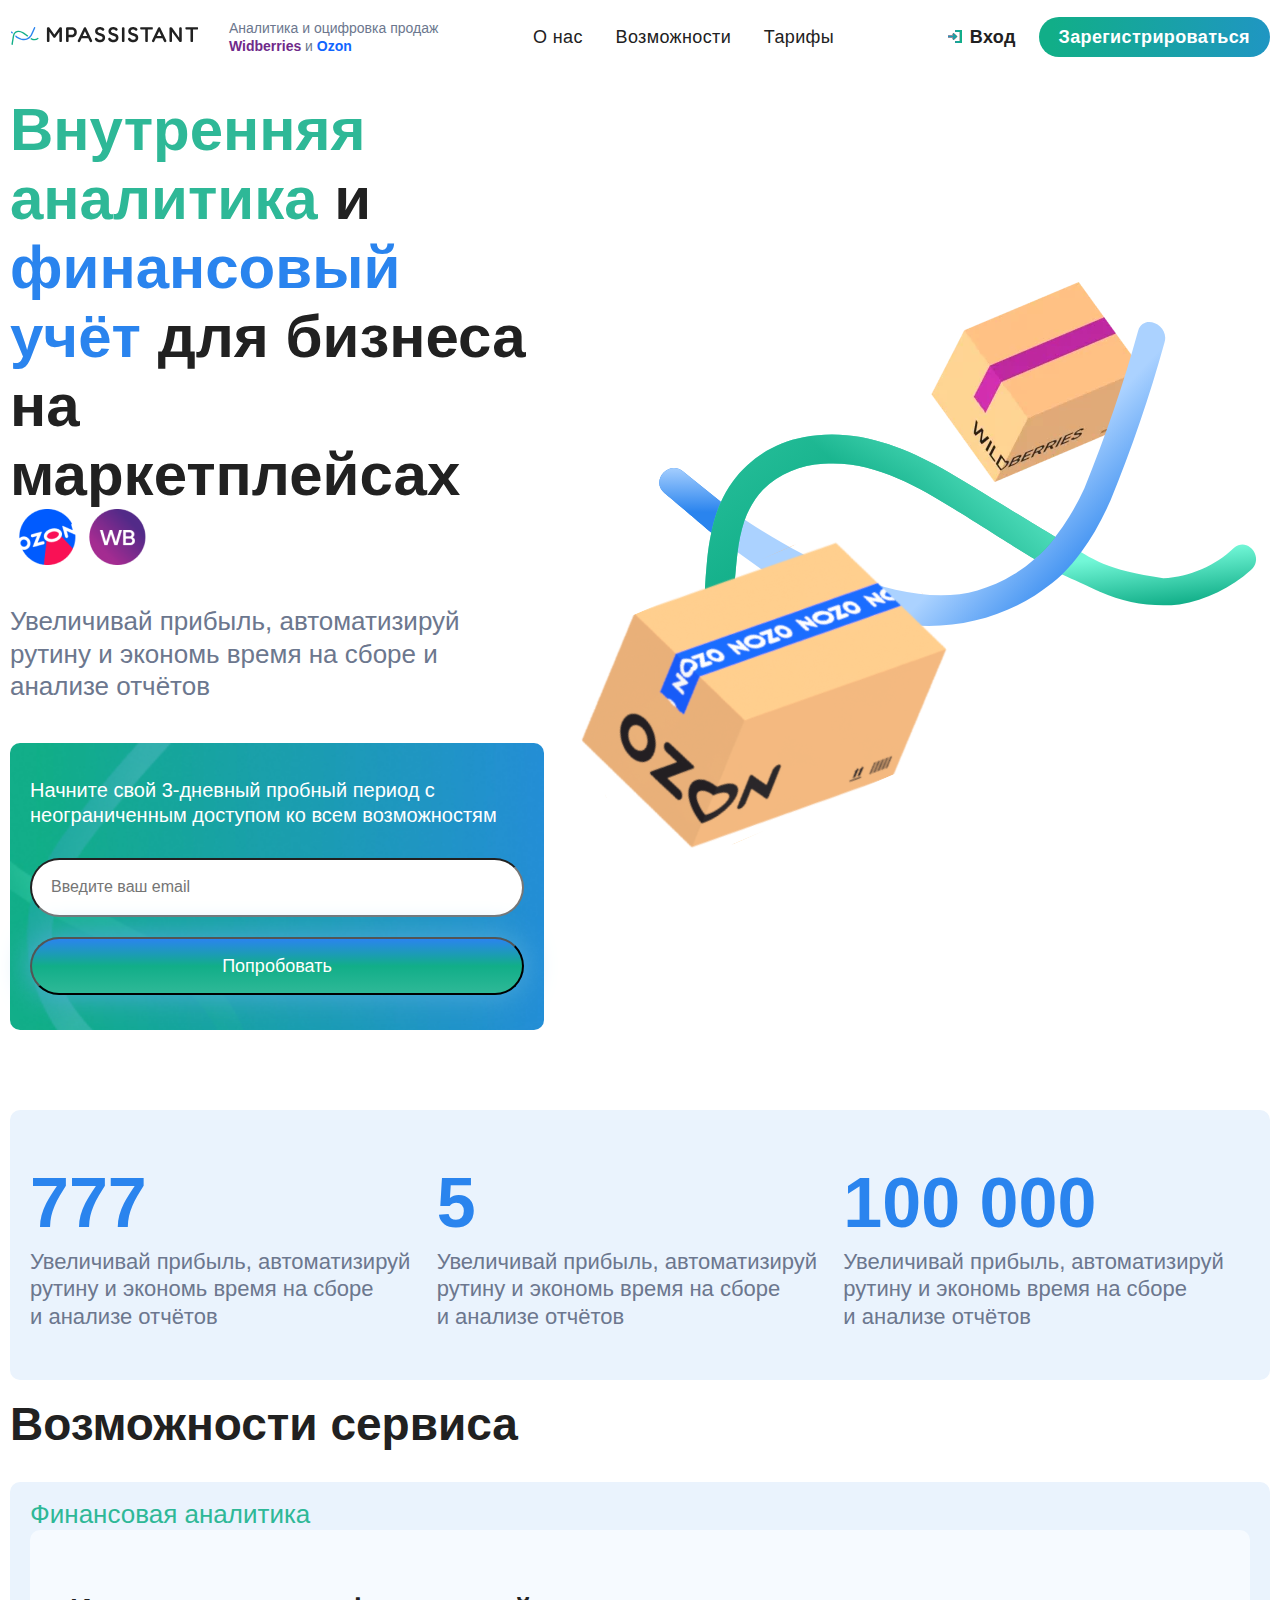
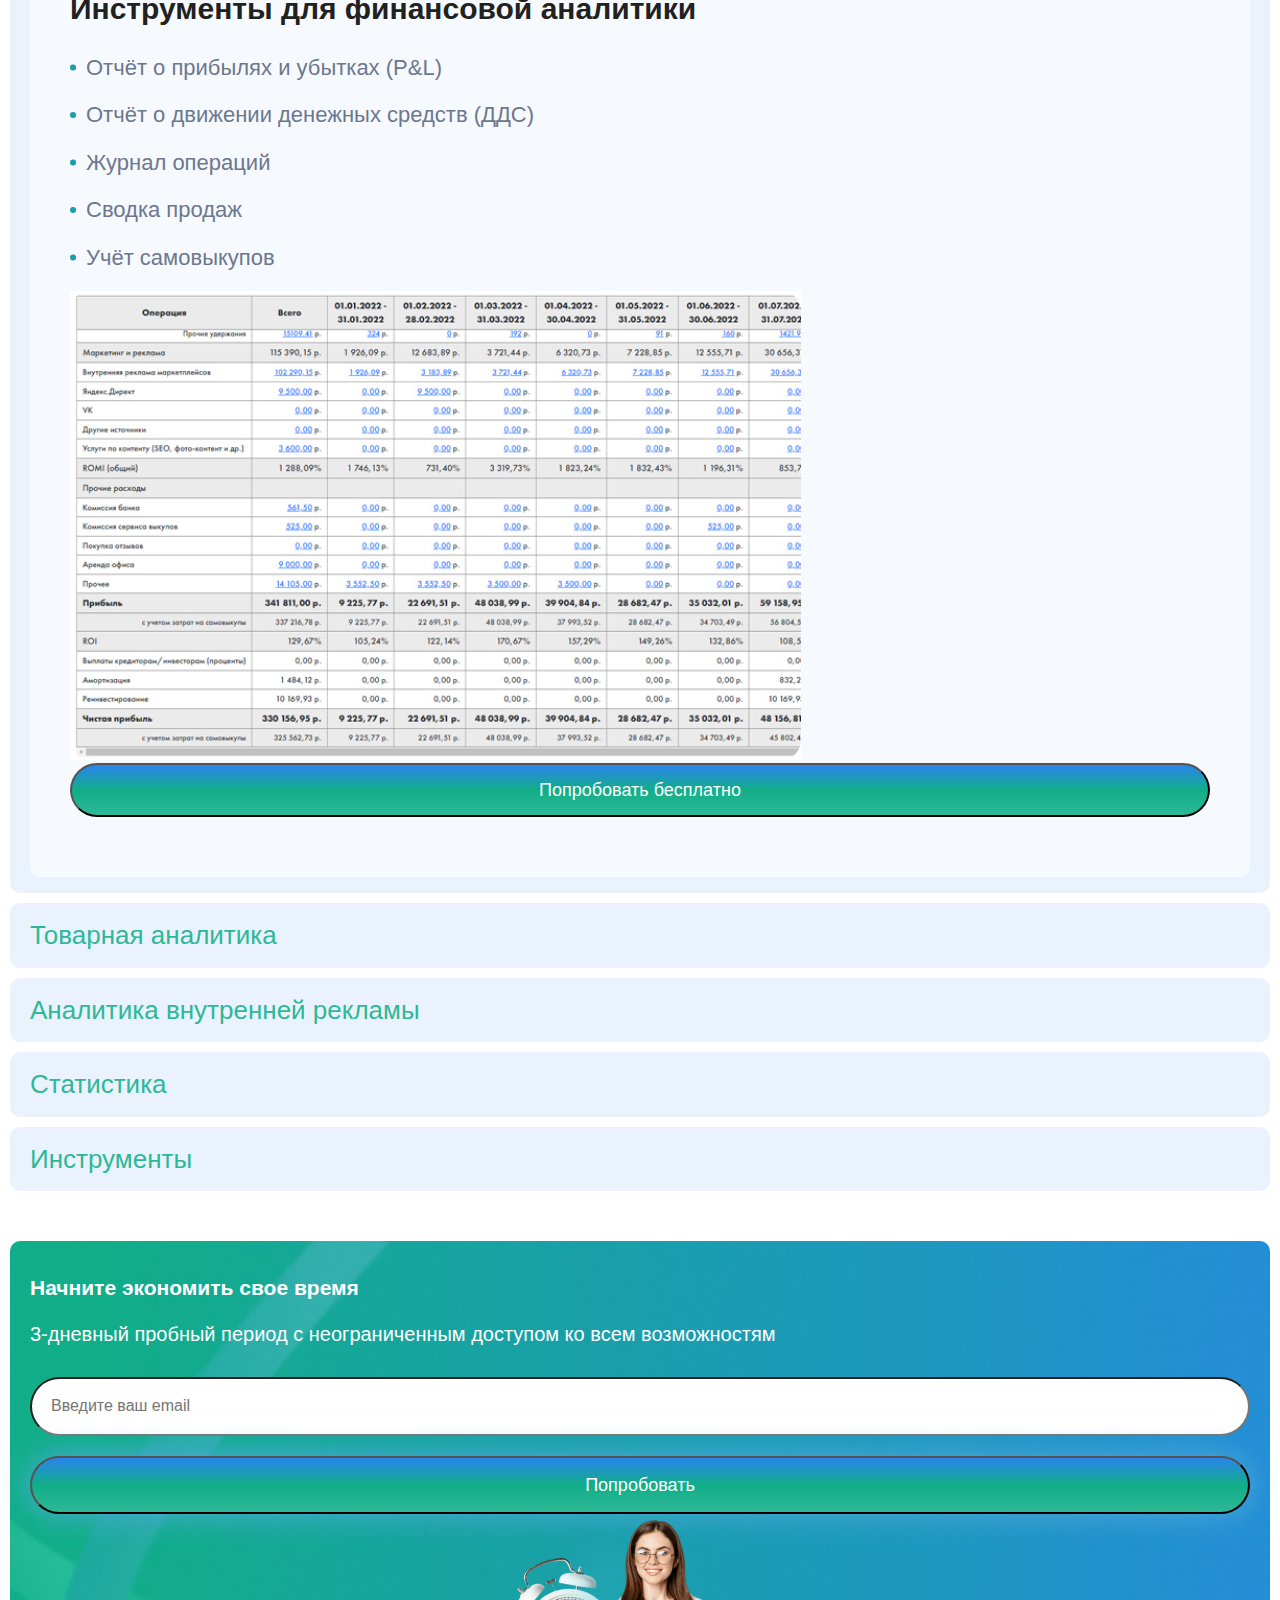
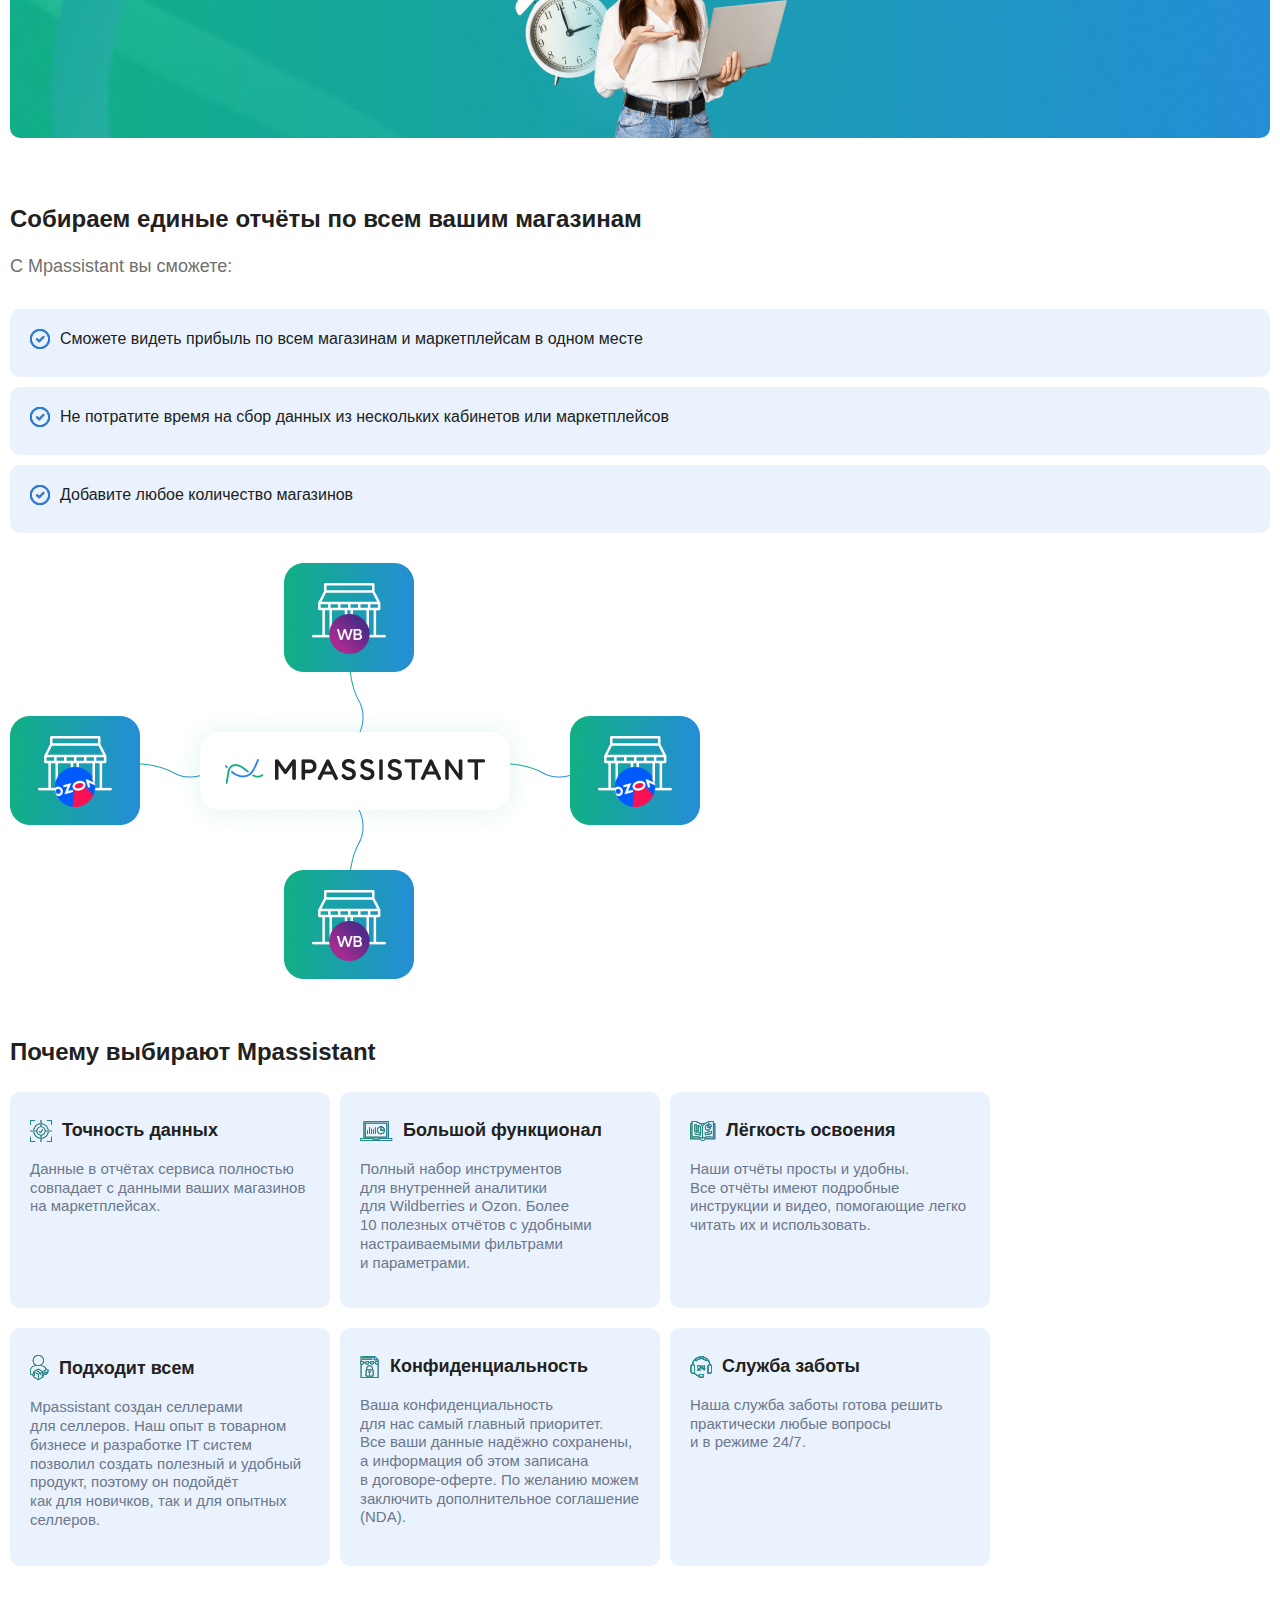
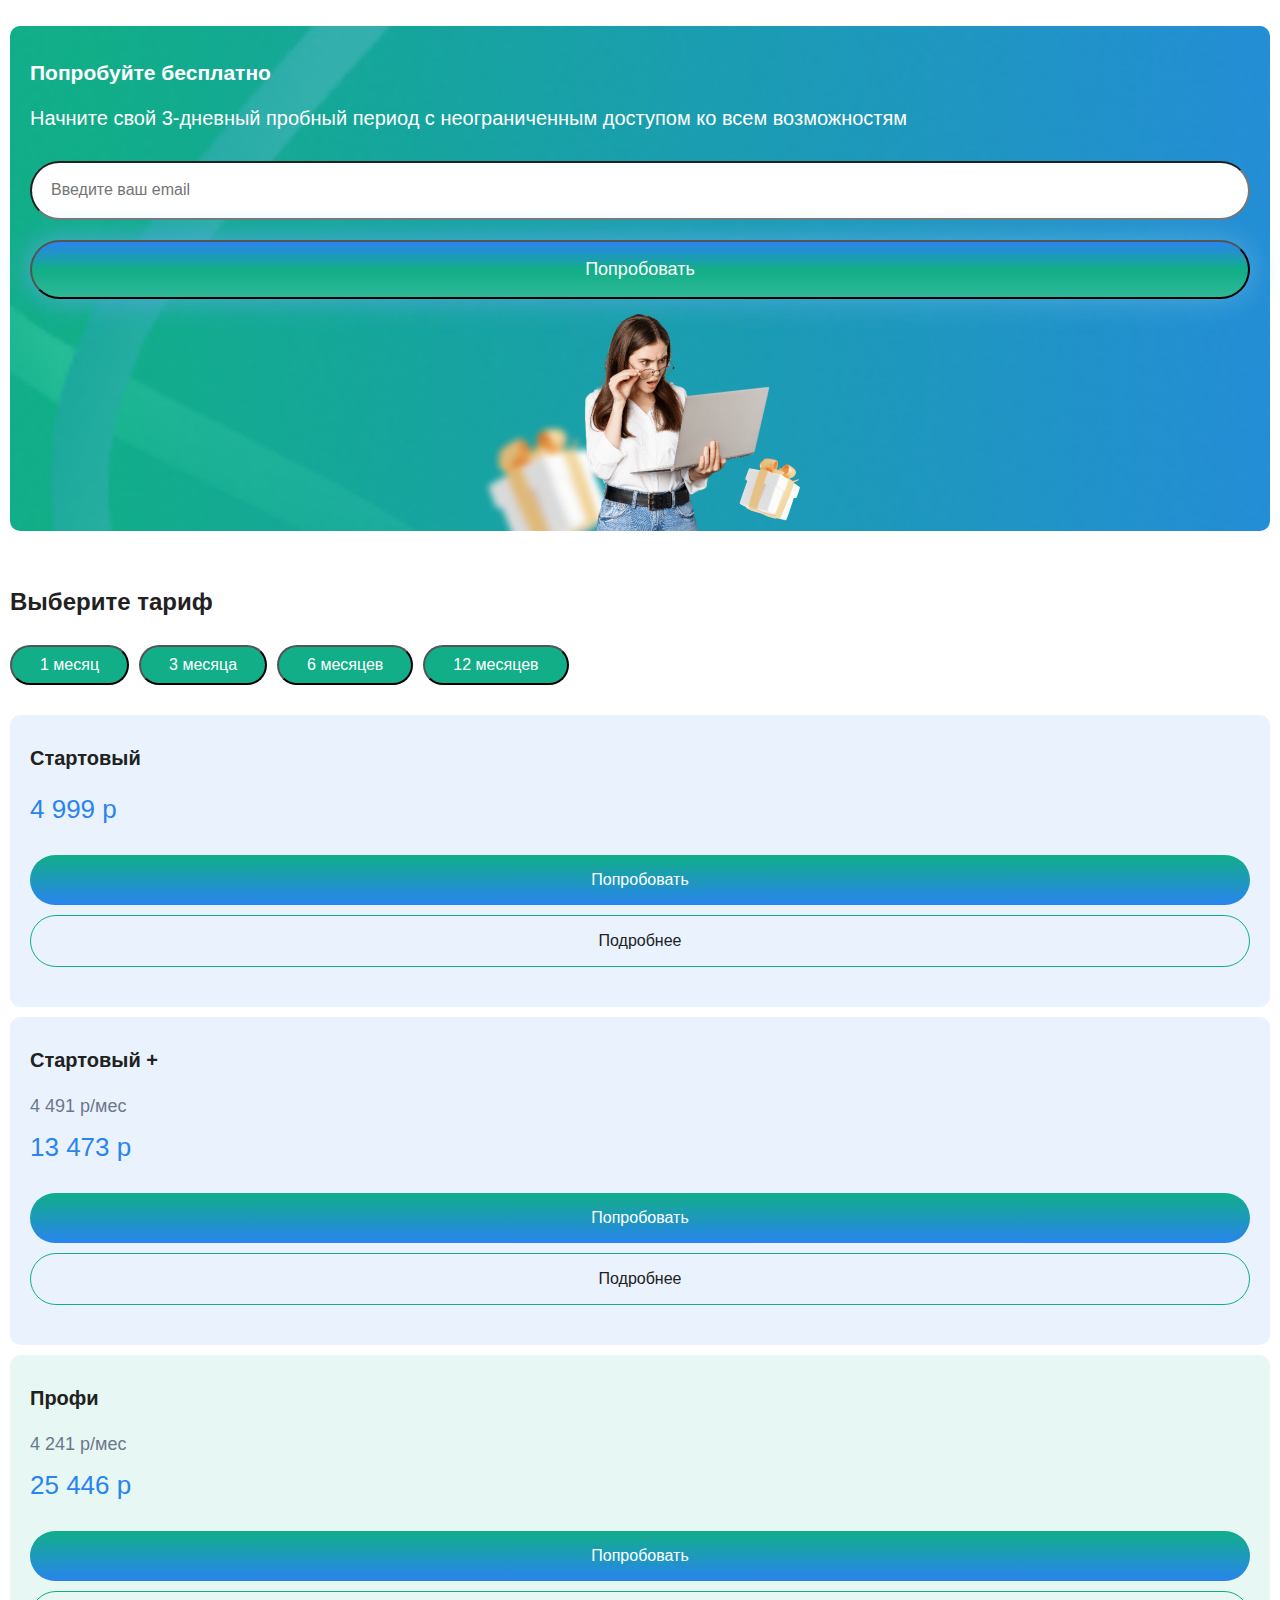
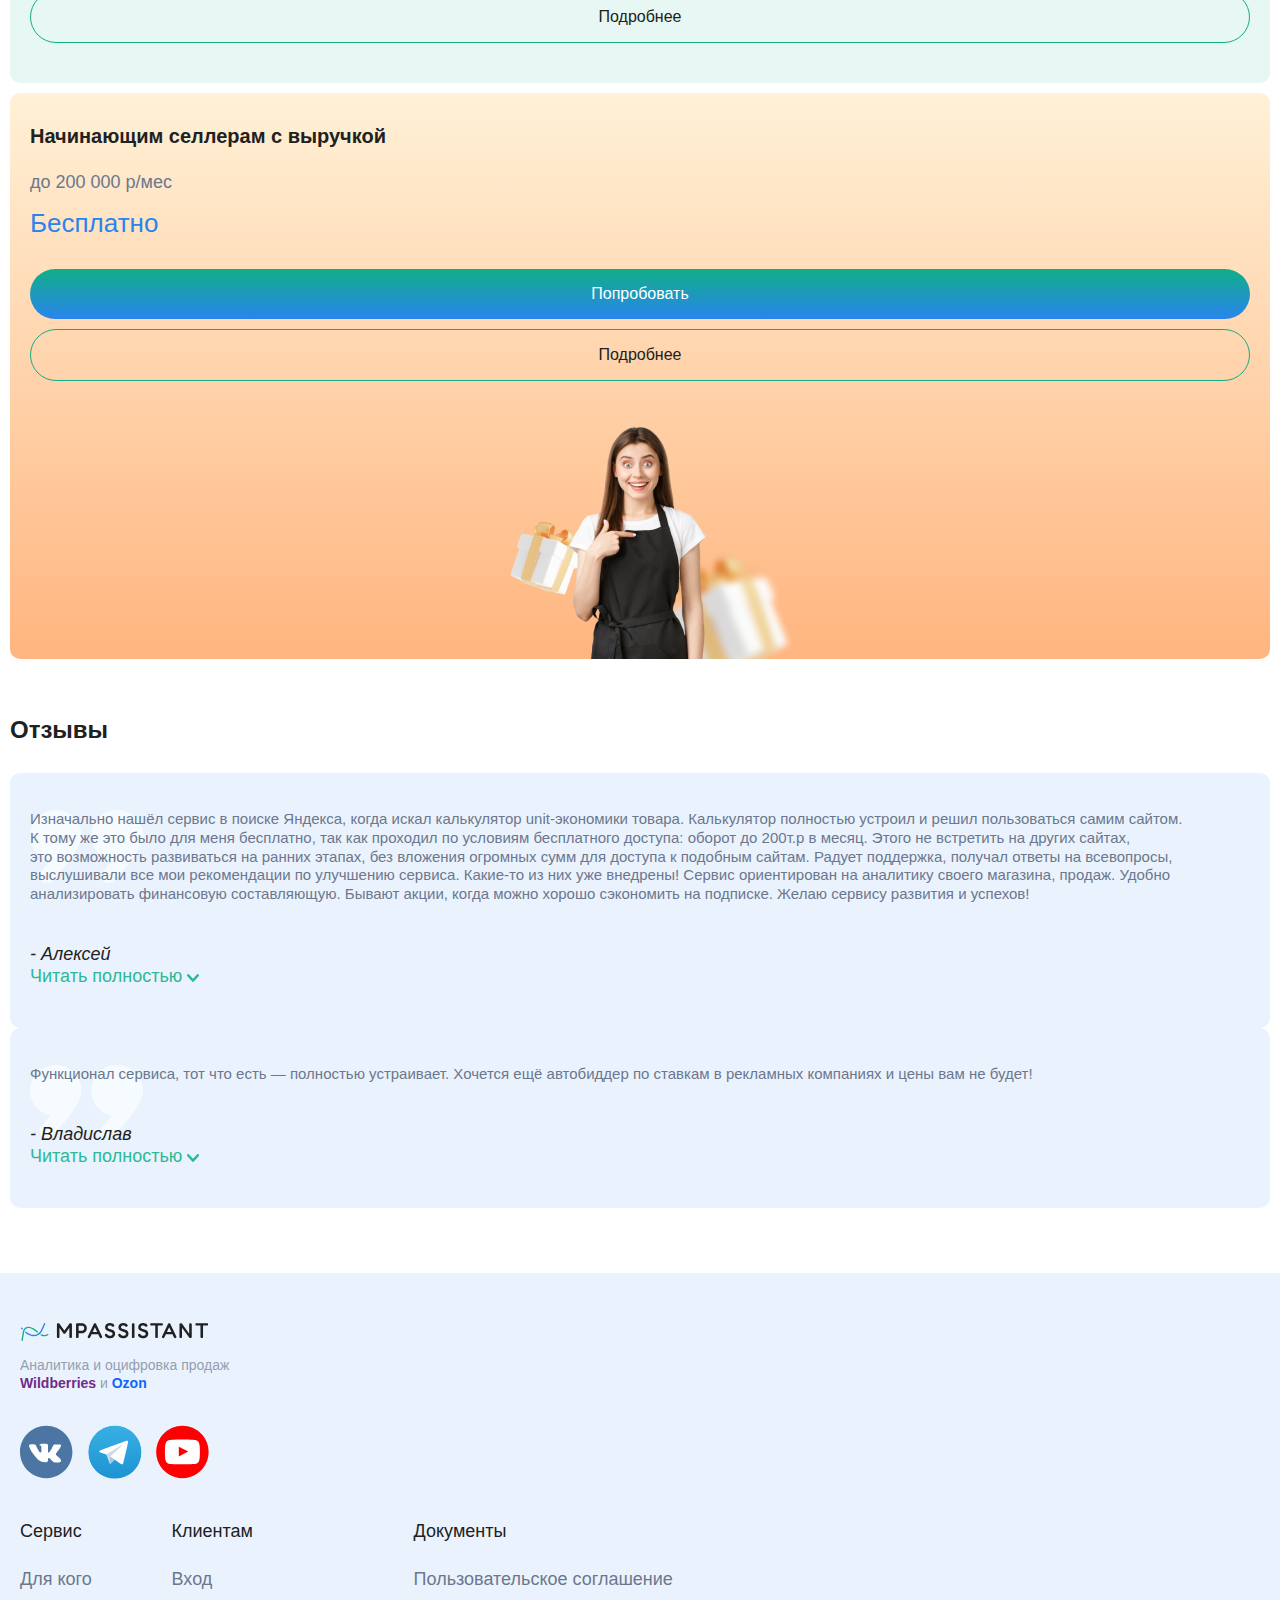
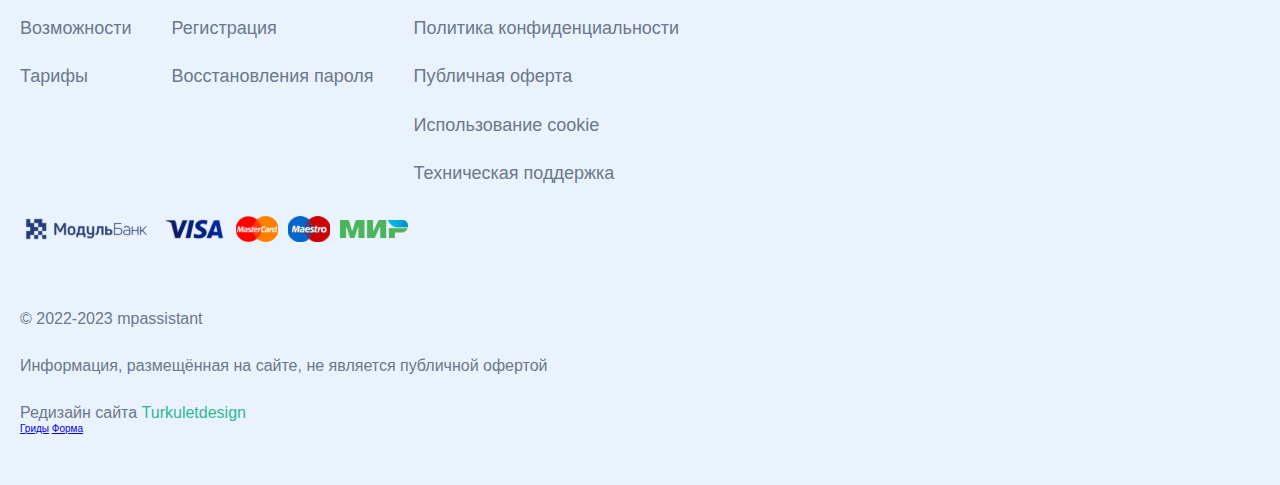
==== index.html @ 290a5ca7 "Процесс с rwd" ====
<!DOCTYPE html>
<html lang="ru">

<head>
    <meta charset="UTF-8">
    <meta name="viewport" content="width=device-width, initial-scale=1.0">
    <link rel="stylesheet" href="css/normalize.css">
    <link rel="stylesheet" href="styles.css">
    <title>Mpassistant</title>
</head>

<body>
    <header class="header">
        <div class="header__wrapper">
            <h1 class="visually-hidden">Mpassistant аналитика и оцифровка продаж Wildberries и Ozon</h1>
            <div class="header__logo-wrapper">
                <a href="" class="header__logo logo">
                    <img src="images/small-logo.svg" alt="логотип mpassistant" class="logo__img">
                </a>
                <p class="header__dtitle">Аналитика и оцифровка продаж
                    <span class="header__dtitle header__dtitle--purple">Widberries</span> и
                    <span class="header__dtitle header__dtitle--blue">Ozon</span>
                </p>
            </div>
            <nav class="header__dmenu dmenu">
                <a href="" class="dmenu__link">О нас</a>
                <a href="" class="dmenu__link">Возможности</a>
                <a href="" class="dmenu__link">Тарифы</a>
            </nav>
            <div class="header__entrance entrance">
                <a href="" class="entrance__link entrance__link--log">
                    <img src="images/dentrance.svg" alt="Знак входа" class="entrance__img">
                    <span class="entrance__text">Вход</span>
                </a>
                <a href="" class="entrance__link entrance__link--reg">Зарегистрироваться</a>
            </div>
            <nav class="header__menu menu">
                <a href="" class="menu__reg reg">
                    <img src="images/entrance.svg" alt="" class="reg__img">
                </a>
                <a href="" class="menu__burger burger">
                    <img src="images/burger.svg" alt="" class="burger__img">
                </a>
            </nav>
        </div>
    </header>

    <main>
        <section class="hero">
            <div class="hero__wrapper">
                <div class="hero__desktop">
                    <div class="hero__text-wrapper">
                        <h2 class="hero__title">
                            <span class="hero__title hero__title--green">Внутренняя аналитика</span>
                            и <span class="hero__title hero__title--blue">финансовый учёт</span>
                            для бизнеса на маркетплейсах
                            <img src="images/small-marketplaces-logos.png" alt="Логотип Ozon и WB"
                                class="hero__marketplaces--small">
                            <img src="images/big-marketplaces-logos.png" alt="Логотип Ozon и WB"
                                class="hero__marketplaces--big">
                        </h2>
                        <p class="hero__text">
                            Увеличивай прибыль, автоматизируй рутину
                            и экономь время на сборе и анализе отчётов
                        </p>
                    </div>
                    <div class="hero__feedback feedback">
                        <p class="feedback__text">
                            Начните свой 3-дневный пробный период
                            с неограниченным доступом ко всем
                            возможностям
                        </p>
                        <form class="feedback__form" action="//httpbin.org/post" method="post">
                            <label class="feedback__label">
                                <span class="visually-hidden">Введите ваш email</span>
                                <input type="email" name="email" class="feedback__input" placeholder="Введите ваш email"
                                    required>
                            </label>
                            <button type="submit" class="feedback__button feedback__button--submit">Попробовать</button>
                        </form>
                    </div>
                </div>
                <img src="images/box.svg" alt="Коробки Ozon и Wildberries" class="hero__dimg">
            </div>
        </section>
        <section class="numbers">
            <div class="numbers__wrapper">
                <div class="numbers__background">
                    <h2 class="visually-hidden">Статистика сервиса</h2>
                    <ul class="numbers__list">
                        <li class="numbers__item">
                            <span class="numbers__accent">777</span>
                            <p class="numbers__text">Увеличивай прибыль, автоматизируй рутину и экономь время на сборе
                                и анализе
                                отчётов</p>
                        </li>
                        <li class="numbers__item">
                            <span class="numbers__accent">5</span>
                            <p class="numbers__text">Увеличивай прибыль, автоматизируй рутину и экономь время на сборе
                                и анализе
                                отчётов</p>
                        </li>
                        <li class="numbers__item">
                            <span class="numbers__accent">100 000</span>
                            <p class="numbers__text">Увеличивай прибыль, автоматизируй рутину и экономь время на сборе
                                и анализе
                                отчётов</p>
                        </li>
                    </ul>
                </div>
            </div>
        </section>

        <section class="features">
            <div class="features__wrapper">
                <h2 class="features__title">Возможности сервиса</h2>
                <ul class="features__analytics analytics">
                    <li class="analytics__item">
                        <input type="checkbox" class="analytics__checkbox">
                        <label class="analytics__subtitle">Финансовая аналитика</label>
                        <div class="analytics__details details">
                            <h3 class="details__subtitle">Инструменты для финансовой аналитики</h3>
                            <ul class="details__tools">
                                <li class="details__item">
                                    <img src="images/circle.svg" alt="Декорация списка" class="details__ellipse">
                                    <p class="details__text">Отчёт о прибылях и убытках (P&L)</p>
                                </li>
                                <li class="details__item">
                                    <img src="images/circle.svg" alt="Декорация списка" class="details__ellipse">
                                    <p class="details__text">Отчёт о движении денежных средств (ДДС)</p>
                                </li>
                                <li class="details__item">
                                    <img src="images/circle.svg" alt="Декорация списка" class="details__ellipse">
                                    <p class="details__text">Журнал операций</p>
                                </li>
                                <li class="details__item">
                                    <img src="images/circle.svg" alt="Декорация списка" class="details__ellipse">
                                    <p class="details__text">Сводка продаж</p>
                                </li>
                                <li class="details__item">
                                    <img src="images/circle.svg" alt="Декорация списка" class="details__ellipse">
                                    <p class="details__text">Учёт самовыкупов</p>
                                </li>
                            </ul>
                            <img src="images/capabilities-1.jpg" alt="Таблица статистики операций" class="details__img--small">
                            <img src="images/capabilities-2.jpg" alt="Таблица статистики операций" class="details__img--big">
                            <button type="submit" class="details__button">Попробовать бесплатно</button>
                        </div>
                    </li>
                    <li class="analytics__item">
                        <input type="checkbox" class="analytics__checkbox">
                        <label class="analytics__subtitle">Товарная аналитика</label>
                    </li>
                    <li class="analytics__item">
                        <input type="checkbox" class="analytics__checkbox">
                        <label class="analytics__subtitle">Аналитика внутренней рекламы</label>
                    </li>
                    <li class="analytics__item">
                        <input type="checkbox" class="analytics__checkbox">
                        <label class="analytics__subtitle">Статистика</label>
                    </li>
                    <li class="analytics__item">
                        <input type="checkbox" class="analytics__checkbox">
                        <label class="analytics__subtitle">Инструменты</label>
                    </li>
                </ul>
                <div class="features__feedback feedback">
                    <h2 class="feedback__title">Начните экономить свое время</h2>
                    <p class="feedback__text">
                        3-дневный пробный период
                        с неограниченным доступом ко всем возможностям
                    </p>
                    <form class="feedback__form" action="//httpbin.org/post" method="post">
                        <label class="feedback__label">
                            <span class="visually-hidden">Введите ваш email</span>
                            <input type="email" name="email" class="feedback__input" placeholder="Введите ваш email"
                                required>
                        </label>
                        <button type="submit" class="feedback__button feedback__button--submit">Попробовать</button>
                    </form>
                    <div class="feedback__images images">
                        <img src="images/women1.png" alt="Женщина с ноутбуком, на фоне часов" class="images__img-clock">
                    </div>
                </div>
            </div>
        </section>

        <section class="info">
            <div class="info__wrapper">
                <h2 class="info__title">Собираем единые отчёты по всем вашим магазинам</h2>
                <p class="info__text">C Mpassistant вы сможете:</p>
                <ul class="info__offer offer">
                    <li class="offer__item">
                        <img src="images/vector.svg" alt="Чекбокс" class="offer__img">
                        <p class="offer__text">Сможете видеть прибыль по всем магазинам и маркетплейсам в одном месте
                        </p>
                    </li>
                    <li class="offer__item">
                        <img src="images/vector.svg" alt="Чекбокс" class="offer__img">
                        <p class="offer__text">Не потратите время на сбор данных из нескольких кабинетов
                            или маркетплейсов</p>
                    </li>
                    <li class="offer__item">
                        <img src="images/vector.svg" alt="Чекбокс" class="offer__img">
                        <p class="offer__text">Добавите любое количество магазинов</p>
                    </li>
                </ul>
                <picture class="info__images">
                    <source srcset="images/info1.png" class="info__img" media="(min-width: 1100px)">
                    <source srcset="images/info.png" class="info__img">
                    <img src="images/info.png" alt="Mpassistant собирает отчеты по маркетплейсам Ozon и Widberries"
                    class="info__img">
                </picture>
            </div>
        </section>

        <section class="about">
            <div class="about__wrapper">
                <h2 class="about__title">Почему выбирают Mpassistant</h2>
                <ul class="about__advantages advantages">
                    <li class="advantages__advantage advantage">
                        <div class="advantage__wrapper">
                            <img src="images/about1.svg" alt="" class="advantage__image">
                            <h3 class="advantage__title">Точность данных</h3>
                        </div>
                        <p class="advantage__text">Данные в отчётах сервиса полностью совпадает с данными ваших
                            магазинов
                            на маркетплейсах.</p>
                    </li>
                    <li class="advantages__advantage advantage">
                        <div class="advantage__wrapper">
                            <img src="images/about2.svg" alt="" class="advantage__image">
                            <h3 class="advantage__title">Большой функционал</h3>
                        </div>
                        <p class="advantage__text">Полный набор инструментов для внутренней аналитики для Wildberries
                            и Ozon.
                            Более 10 полезных отчётов с удобными настраиваемыми фильтрами и параметрами.</p>
                    </li>
                    <li class="advantages__advantage advantage">
                        <div class="advantage__wrapper">
                            <img src="images/about3.svg" alt="" class="advantage__image">
                            <h3 class="advantage__title">Лёгкость освоения</h3>
                        </div>
                        <p class="advantage__text">Наши отчёты просты и удобны. Все отчёты имеют подробные инструкции
                            и видео,
                            помогающие легко читать их и использовать.</p>
                    </li>
                    <li class="advantages__advantage advantage">
                        <div class="advantage__wrapper">
                            <img src="images/about4.svg" alt="" class="advantage__image">
                            <h3 class="advantage__title">Подходит всем</h3>
                        </div>
                        <p class="advantage__text">Mpassistant создан селлерами для селлеров. Наш опыт в товарном
                            бизнесе
                            и разработке IT систем позволил создать полезный и удобный продукт, поэтому он подойдёт
                            как для новичков, так и для опытных селлеров.</p>
                    </li>
                    <li class="advantages__advantage advantage">
                        <div class="advantage__wrapper">
                            <img src="images/about5.svg" alt="" class="advantage__image">
                            <h3 class="advantage__title">Конфиденциальность</h3>
                        </div>
                        <p class="advantage__text">Ваша конфиденциальность для нас самый главный приоритет. Все ваши
                            данные
                            надёжно сохранены, а информация об этом записана в договоре-оферте. По желанию можем
                            заключить
                            дополнительное соглашение (NDA).</p>
                    </li>
                    <li class="advantages__advantage advantage">
                        <div class="advantage__wrapper">
                            <img src="images/about6.svg" alt="" class="advantage__image">
                            <h3 class="advantage__title">Служба заботы</h3>
                        </div>
                        <p class="advantage__text">Наша служба заботы готова решить практически любые вопросы и в режиме
                            24/7.
                        </p>
                    </li>
                </ul>
                <div class="about__feedback feedback">
                    <h2 class="feedback__title">Попробуйте бесплатно</h2>
                    <p class="feedback__text">
                        Начните свой 3-дневный пробный период
                        с неограниченным доступом ко всем возможностям
                    </p>
                    <form class="feedback__form" action="//httpbin.org/post" method="post">
                        <label class="feedback__label">
                            <span class="visually-hidden">Введите ваш email</span>
                            <input type="email" name="email" class="feedback__input" placeholder="Введите ваш email"
                                required>
                        </label>
                        <button type="submit" class="feedback__button feedback__button--submit">Попробовать</button>
                    </form>
                    <div class="feedback__images images">
                        <img src="images/women2.png" alt="Женщина с ноутбуком, на фоне подарков"
                            class="images__img-gift">
                    </div>
                </div>
            </div>
        </section>

        <section class="subscribe">
            <div class="subscribe__wrapper">
                <h2 class="subscribe__title">Выберите тариф</h2>
                <ul class="subscribe__list list">
                    <li class="list__month month">
                        <button class="month__subtitle">1 месяц</button>
                    <li class="list__month month">
                        <button class="month__subtitle">3 месяца</button>
                    </li>
                    <li class="list__month month">
                        <button class="month__subtitle">6 месяцев</button>
                    </li>
                    <li class="list__month month">
                        <button class="month__subtitle">12 месяцев</button>
                    </li>
                    </li>
                </ul>
                <ul class="month__price">
                    <li class="list__price price">
                        <h3 class="price__subtitle">Стартовый</h3>
                        <p class="price__text price__text--blue">4 999 р</p>
                        <a href="" class="price__link price__link--try">Попробовать</a>
                        <a href="" class="price__link price__link--detail">Подробнее</a>
                    </li>
                    <li class="list__price price">
                        <h3 class="price__subtitle">Стартовый +</h3>
                        <p class="price__text price__text--grey">4 491 р/мес</p>
                        <p class="price__text price__text--blue">13 473 р</p>
                        <a href="" class="price__link price__link--try">Попробовать</a>
                        <a href="" class="price__link price__link--detail">Подробнее</a>
                    </li>
                    <li class="list__price list__price--pro price">
                        <h3 class="price__subtitle">Профи</h3>
                        <p class="price__text price__text--grey">4 241 р/мес</p>
                        <p class="price__text price__text--blue">25 446 р</p>
                        <a href="" class="price__link price__link--try">Попробовать</a>
                        <a href="" class="price__link price__link--detail">Подробнее</a>
                    </li>
                    <li class="list__price list__price--seller price">
                        <h3 class="price__subtitle">Начинающим селлерам с выручкой</h3>
                        <p class="price__text price__text--grey">до 200 000 р/мес</p>
                        <p class="price__text price__text--blue">Бесплатно</p>
                        <a href="" class="price__link price__link--try">Попробовать</a>
                        <a href="" class="price__link price__link--detail">Подробнее</a>
                        <div class="price__images images">
                            <img src="images/women4.png" alt="Женщина на фоне подарков" class="images__img">
                        </div>
                    </li>
                </ul>
            </div>
        </section>

        <section class="reviews">
            <div class="reviews__wrapper">
                <h2 class="reviews__title">Отзывы</h2>
                <ul class="reviews__users users">
                    <li class="users__item">
                        <img src="images/users-background.png" alt="" class="users__background">
                        <blockquote class="users__blockquote blockquote">
                            <p class="blockquote__text">Изначально нашёл сервис в поиске Яндекса, когда искал
                                калькулятор
                                unit-экономики товара. Калькулятор полностью устроил и решил пользоваться самим сайтом.
                                К тому же это было для меня бесплатно, так как проходил по условиям бесплатного доступа:
                                оборот
                                до 200т.р в месяц. Этого не встретить на других сайтах, это возможность развиваться
                                на ранних
                                этапах, без вложения огромных сумм для доступа к подобным сайтам.
                                Радует поддержка, получал ответы на всевопросы, выслушивали все мои рекомендации
                                по улучшению
                                сервиса. Какие‑то из них уже внедрены! Сервис ориентирован на аналитику своего магазина,
                                продаж.
                                Удобно анализировать финансовую составляющую.
                                Бывают акции, когда можно хорошо сэкономить на подписке.
                                Желаю сервису развития и успехов!</p>
                            <cite class="blockquote__cite">- Алексей</cite>
                        </blockquote>
                        <a href="" class="users__link">Читать полностью
                            <img src="images/expand.svg" alt="Знак развернуть" class="users__img">
                        </a>
                    </li>
                    <li class="users__item">
                        <img src="images/users-background.png" alt="" class="users__background">
                        <blockquote class="users__blockquote blockquote">
                            <p class="blockquote__text">Функционал сервиса, тот что есть — полностью устраивает. Хочется
                                ещё автобиддер по ставкам в рекламных компаниях и цены вам не будет!</p>
                            <cite class="blockquote__cite">- Владислав</cite>
                        </blockquote>
                        <a href="" class="users__link">Читать полностью
                            <img src="images/expand.svg" alt="Знак развернуть" class="users__img">
                        </a>
                    </li>
                </ul>
            </div>
        </section>
    </main>

    <footer class="footer">
        <div class="footer__wrapper">
            <a href="" class="footer__logo logo">
                <img src="images/small-logo.svg" alt="Логотип Mpassistant" class="logo__img">
            </a>
            <h2 class="footer__subtitle">
                Аналитика и оцифровка продаж
                <span class="footer__subtitle footer__subtitle--purple">Wildberries</span> и
                <span class="footer__subtitle footer__subtitle--blue">Ozon</span>
            </h2>
            <ul class="footer__social-services social-services">
                <li class="social-services__item">
                    <a href="" class="social-services__logo logo">
                        <img src="images/vk.svg" alt="ссылка на группу компании в вк" class="logo__social">
                    </a>
                </li>
                <li class="social-services__item">
                    <a href="" class="social-services__logo logo">
                        <img src="images/tg.svg" alt="ссылка на группу компании в телеграме" class="logo__social">
                    </a>
                </li>
                <li class="social-services__item">
                    <a href="" class="social-services__logo logo">
                        <img src="images/youtube.svg" alt="ссылка на канал компании в ютубе" class="logo__social">
                    </a>
                </li>
            </ul>
            <div class="footer__container">
                <div class="footer__service service">
                    <h3 class="service__subtitle">Сервис</h3>
                    <nav class="service__navigation navigation">
                        <a href="" class="navigation__button">Для кого</a>
                        <a href="" class="navigation__button">Возможности</a>
                        <a href="" class="navigation__button">Тарифы</a>
                    </nav>
                </div>
                <div class="footer__clients clients">
                    <h3 class="clients__subtitle">Клиентам</h3>
                    <nav class="clients__navigation navigation">
                        <a href="" class="navigation__button">Вход</a>
                        <a href="" class="navigation__button">Регистрация</a>
                        <a href="" class="navigation__button">Восстановления пароля</a>
                    </nav>
                </div>
                <div class="footer__documentation documentation">
                    <h3 class="documentation__subtitle">Документы</h3>
                    <nav class="documentation__navigation navigation">
                        <a href="" class="navigation__button">Пользовательское соглашение</a>
                        <a href="" class="navigation__button">Политика конфиденциальности</a>
                        <a href="" class="navigation__button">Публичная оферта</a>
                        <a href="" class="navigation__button">Использование cookie</a>
                        <a href="" class="navigation__button">Техническая поддержка</a>
                    </nav>
                </div>
            </div>
            <ul class="footer__payment payment">
                <li class="payment__cards">
                    <a href="" class="payment__card">
                        <img src="images/modulbank.png" alt="поддержка оплаты банковской картой модульбанк"
                            class="payment__img">
                    </a>
                </li>
                <li class="payment__cards">
                    <a href="" class="payment__card">
                        <img src="images/visa.png" alt="поддержка оплаты банковской картой visa" class="payment__img">
                    </a>
                </li>
                <li class="payment__cards">
                    <a href="" class="payment__card">
                        <img src="images/mastercard.png" alt="поддержка оплаты банковской картой mastercard"
                            class="payment__img">
                    </a>
                </li>
                <li class="payment__cards">
                    <a href="" class="payment__card">
                        <img src="images/maestro.png" alt="поддержка оплаты банковской картой maestro"
                            class="payment__img">
                    </a>
                </li>
                <li class="payment__cards">
                    <a href="" class="payment__card">
                        <img src="images/mir.png" alt="поддержка оплаты банковской картой мир" class="payment__img">
                    </a>
                </li>
            </ul>
            <p class="footer__copyright">© 2022-2023 mpassistant</p>
            <p class="footer__text">Информация, размещённая на сайте, не является публичной офертой</p>
            <p class="footer__designer">Редизайн сайта
                <span class="footer__designer footer__designer--green">Turkuletdesign</span>
            </p>
            <a href="grid.html" class="">Гриды</a>
            <a href="form.html" class="">Форма</a>
        </div>
    </footer>

</body>

</html>
---- styles.css ----
:root {
    --first-color: #212121;
    --second-color: White;
    --third-color: #6C778E;
    --fourth-color: #C3C3C3;
    --fifth-color: #2EB897;
    --sixth-color: #2A84EE;
    --seventh-color: #11AE88;
    --eighth-color: #EAF3FD;
    --ninth-color: #702A8A;
    --tenth-color: #1065FF;
}

@font-face {
    font-display: swap;
    font-family: "NTsomic";
    font-style: normal;
    font-weight: 500;
    src: url(fonts/NTSomic-Medium.ttf) format('ttf');
}

@font-face {
    font-display: swap;
    font-family: "NTsomic";
    font-style: bolder;
    font-weight: 700;
    src: url(fonts/NTSomic-Bold.ttf) format('ttf');
}

@font-face {
    font-display: swap;
    font-family: "NTsomic";
    font-style: lighter;
    font-weight: 300;
    src: url(fonts/NTSomic-Regular.ttf) format('ttf');
}

* {
    box-sizing: border-box;
    margin: 0;
    padding: 0;
}

html {
    font-size: 62.5%;
}

body {
    font-family: 'NTsomic', sans-serif;
    background-color: var(--second-color);
}

.header__wrapper {
    width: 100%;
    max-width: 2560px;
    margin: 0 auto;
    padding: 2rem 1rem 1.4rem 1rem;
    display: flex;
    align-items: center;
    justify-content: space-between;
}

.header__logo-wrapper {
    display: flex;
    justify-content: left;
    align-items: center;
    gap: 3rem;
}

.header__logo {
    text-decoration: none;
}

/* .logo__img{

} */
/* .header__menu{

} */
.header__dtitle {
    color: var(--third-color);
    font-size: 1.4rem;
    font-style: normal;
    font-weight: 400;
    line-height: 125%;
    width: 22rem;
}

.header__dtitle--purple {
    color: var(--ninth-color);
    font-weight: 700;
}

.header__dtitle--blue {
    color: var(--tenth-color);
    font-weight: 700;
}

/* .header__dmenu {
} */
.dmenu__link {
    text-decoration: none;
    color: var(--first-color);
    font-size: 1.8rem;
    font-style: normal;
    font-weight: 400;
    line-height: 125%;
    letter-spacing: 0.36px;
    margin-right: 3rem;
}

.header__entrance {}

.entrance {}

/* .entrance__link {
} */
.entrance__link--log {
    text-decoration: none;
    margin-right: 2rem;
}

.entrance__img {
    margin-right: 0.5rem;
}

.entrance__text {
    color: var(--first-color);
    text-align: center;
    font-size: 1.8rem;
    font-style: normal;
    font-weight: 700;
    line-height: 125%;
    letter-spacing: 0.36px;
}

.entrance__link--reg {
    text-decoration: none;
    color: var(--second-color);
    text-align: center;
    font-size: 1.8rem;
    font-style: normal;
    font-weight: 700;
    line-height: 125%;
    letter-spacing: 0.36px;
    padding: 1rem 2rem;
    border-radius: 3rem;
    background: linear-gradient(91deg, #11AE88 5.69%, #2A84EE 169.72%);
}

.menu__reg {
    text-decoration: none;
    margin-right: 20px;
}

.menu__burger {
    text-decoration: none;
}

/* .reg__img{
    
} */
/* .burger__img{

} */
.visually-hidden {
    position: absolute;
    width: 1px;
    height: 1px;
    margin: -1px;
    border: 0;
    padding: 0;
    white-space: nowrap;
    clip-path: inset(100%);
    clip: rect(0 0 0 0);
    overflow: hidden;
}

.hero__wrapper {
    width: 100%;
    max-width: 2560px;
    margin: 0 auto;
    padding: 2.6rem 1rem 0rem 1rem;
}

.hero__text-wrapper {
    width: 100%;
    max-width: 2560px;
    margin: 0 auto;
}

.hero__title {
    font-size: 2.8rem;
    font-weight: bold;
    line-height: 115%;
    text-align: left;
    color: var(--first-color);
    width: 100%;
    margin-bottom: 2.6rem;
}

.hero__title--green {
    color: var(--fifth-color);
    margin: 0;
    padding: 0;
}

.hero__title--blue {
    color: var(--sixth-color);
    margin: 0;
    padding: 0;
}

.hero__text {
    font-size: 1.8rem;
    font-weight: 400;
    line-height: 125%;
    text-align: left;
    color: var(--third-color);
    width: 100%;
    margin-bottom: 4rem;
}

/* .hero__marketplaces{

}  */
.hero__feedback {
    max-width: 2560px;
    width: 100%;
    margin: 0 auto 4rem auto;
    padding: 3.5rem 2rem;
    background-image: url("images/background-feedback1.jpg");
    background-color: var(--seventh-color);
    border-radius: 10px;
    background-size: cover;
}

.feedback__text {
    font-size: 1.6rem;
    font-weight: 400;
    line-height: 125%;
    text-align: left;
    color: var(--second-color);
    width: 100%;
    margin-bottom: 3rem;
}

/* .feedback__form{

} */
.feedback__label {
    font-size: 1.6rem;
    font-weight: 400;
    line-height: 125%;
    color: var(--second-color);
}

.feedback__input {
    border-radius: 3rem;
    background-color: var(--second-color);
    width: 100%;
    margin-bottom: 2rem;
    padding: 1.8rem 2.2rem 1.9rem 1.9rem;
}

.feedback__button--submit {
    font-size: 1.8rem;
    font-weight: 400;
    line-height: 125%;
    color: var(--second-color);
    border-radius: 3rem;
    background: linear-gradient(var(--sixth-color), var(--seventh-color), var(--fifth-color));
    box-shadow: 0rem 0rem 3rem 0rem #50ABDC;
    width: 100%;
    padding: 1.6rem 5.8rem;

}

/* .hero__img{

} */
.numbers__wrapper {
    width: 100%;
    max-width: 2560px;
    margin: 0 auto;
    padding: 4rem 1rem 0rem 1rem;
}

.numbers__background {
    padding: 0 2rem;
    background-color: var(--eighth-color);
    border-radius: 10px;
}

.numbers__list {
    list-style-type: none;
    width: 100%;
}

/* .numbers__item{

} */
.numbers__accent {
    font-size: 5.6rem;
    font-weight: bolder;
    line-height: 125%;
    text-align: left;
    color: var(--sixth-color);
    width: 100%;
    margin-bottom: 1.7rem;
}

.numbers__text {
    font-size: 1.6rem;
    font-weight: 400;
    line-height: 125%;
    text-align: left;
    color: var(--third-color);
    width: 100%;
    margin-bottom: 4rem;
}

.features__wrapper {
    width: 100%;
    max-width: 2560px;
    margin: 0 auto;
    padding: 1.6rem 1rem 0rem 1rem;
}

.features__title {
    font-size: 2.4rem;
    font-weight: bolder;
    line-height: 125%;
    text-align: left;
    color: var(--first-color);
    width: 100%;
    margin-bottom: 2.8rem;
}

.features__analytics {
    list-style-type: none;
    margin-bottom: 5rem;
}

.analytics__item {
    border-radius: 10px;
    background-color: var(--eighth-color);
    width: 100%;
    padding: 1.6rem 2rem 1.6rem 2rem;
    margin-bottom: 1rem;
}

.analytics__checkbox {
    position: relative;
    left: 95%;
}

.analytics__subtitle {
    font-size: 1.8rem;
    font-weight: 400;
    line-height: 125%;
    text-align: left;
    color: var(--fifth-color);
}

.analytics__details {
    border-radius: 10px;
    background-color: #F6FAFF;
    width: 100%;
    padding: 2.7rem 2rem 4rem 2rem;
}

.details__subtitle {
    font-size: 1.6rem;
    font-weight: bolder;
    line-height: 125%;
    text-align: left;
    color: var(--first-color);
    width: 100%;
    margin-bottom: 2.6rem;
}

/* .details__tools{

} */
.details__item {
    list-style-type: none;
    display: flex;
    justify-content: center;
    align-items: left;
    gap: 1rem;
    margin-bottom: 2rem;
}

/* .details__ellipse{

} */
.details__text {
    font-size: 1.6rem;
    font-weight: normal;
    line-height: 125%;
    text-align: left;
    color: var(--third-color);
    width: 100%;
}

.details__img {
    border-radius: 10px;
    margin-bottom: 3rem;
}

.details__button {
    font-size: 1.6rem;
    font-weight: 400;
    line-height: 125%;
    color: var(--second-color);
    border-radius: 3rem;
    background: linear-gradient(var(--sixth-color), var(--seventh-color), var(--fifth-color));
    width: 100%;
    padding: 1.4rem;
}

.features__feedback {
    max-width: 2560px;
    padding: 3.5rem 2rem 0rem 2rem;
    margin-bottom: 4rem;
    background-image: url("images/background-feedback2.jpg");
    background-color: var(--seventh-color);
    border-radius: 10px;
    background-size: cover;
}

.feedback__title {
    font-size: 2.1rem;
    font-weight: bolder;
    line-height: 115%;
    text-align: left;
    color: var(--second-color);
    margin-bottom: 2.1rem;
}

.feedback__images {
    display: flex;
    align-items: center;
    justify-content: center;
}

/* .feedback__img-clock{

} */
.info__wrapper {
    width: 100%;
    max-width: 2560px;
    margin: 0 auto;
    padding: 2.6rem 1rem 0rem 1rem;
}

.info__title {
    font-size: 2.4rem;
    font-weight: bolder;
    line-height: 125%;
    text-align: left;
    color: var(--first-color);
    width: 100%;
    margin-bottom: 2.1rem;
}

.info__text {
    font-size: 1.8rem;
    font-weight: normal;
    line-height: 125%;
    text-align: left;
    color: #707070;
    width: 100%;
    margin-bottom: 3.1rem;
}

.info__offer {
    list-style-type: none;
    margin-bottom: 3rem;
}

.offer__item {
    display: flex;
    align-items: flex-start;
    justify-content: left;
    gap: 10px;
    border-radius: 10px;
    background-color: var(--eighth-color);
    width: 100%;
    padding: 2rem 2rem 2.8rem 2rem;
    margin-bottom: 1rem;
}

/* .offer__img{

} */
.offer__text {
    font-size: 1.6rem;
    font-weight: normal;
    line-height: 125%;
    text-align: left;
    color: var(--first-color);
    width: 100%;
}

/* .info__image{

} */

.info__img {
    margin-bottom: 3rem;
}

.about__wrapper {
    width: 100%;
    max-width: 2560px;
    margin: 0 auto;
    padding: 2.6rem 1rem 0rem 1rem;
}

.about__title {
    font-size: 2.4rem;
    font-weight: bolder;
    line-height: 125%;
    text-align: left;
    color: var(--first-color);
    width: 100%;
    margin-bottom: 2.5rem;
}

.about__advantages {
    display: flex;
    flex-wrap: wrap;
    align-items: stretch;
    gap: 1rem;
    list-style-type: none;
    margin-bottom: 5rem;
}

.advantages__advantage {
    background-color: var(--eighth-color);
    border-radius: 10px;
    max-width: 32rem;
    width: 100%;
    padding: 2.7rem 2rem 3.6rem 2rem;
    margin-bottom: 1rem;

}

.advantage__wrapper {
    display: flex;
    justify-content: left;
    align-items: center;
    gap: 10px;
    margin-bottom: 1.8rem;
}

/* .advantage__image{

} */
.advantage__title {
    font-size: 1.8rem;
    font-weight: bolder;
    line-height: 125%;
    text-align: left;
    color: var(--first-color);
    width: 100%;
}

.advantage__text {
    font-size: 1.5rem;
    font-weight: normal;
    line-height: 125%;
    text-align: left;
    color: var(--third-color);
    width: 100%;
}

.about__feedback {
    max-width: 2560px;
    padding: 3.5rem 2rem 0rem 2rem;
    margin-bottom: 3rem;
    background-image: url("images/background-feedback3.jpg");
    background-color: var(--seventh-color);
    border-radius: 10px;
    background-size: cover;
}

/* .feedback__img-gift{

} */
.subscribe__wrapper {
    width: 100%;
    max-width: 2560px;
    margin: 0 auto;
    padding: 2.6rem 1rem 0rem 1rem;
}

.subscribe__title {
    font-size: 2.4rem;
    font-weight: bolder;
    line-height: 125%;
    text-align: left;
    color: var(--first-color);
    width: 100%;
    margin-bottom: 2.8rem;
}

.subscribe__list {
    list-style-type: none;
    display: flex;
    flex-wrap: wrap;
    justify-content: left;
    align-items: center;
    gap: 10px;
    margin-bottom: 3rem;
}

.list__month {
    flex-shrink: 0;
}

.month__subtitle {
    font-size: 1.6rem;
    font-weight: normal;
    line-height: 125%;
    text-align: center;
    color: var(--second-color);
    border-radius: 30px;
    background: var(--seventh-color);
    padding: 0.8rem 2.8rem;
}

.month__price {
    list-style-type: none;

}

.list__price {
    border-radius: 10px;
    background-color: var(--eighth-color);
    width: 100%;
    padding: 3.1rem 2rem 3rem 2rem;
    margin-bottom: 1rem;
}

.list__price--pro {
    background-color: #E7F7F3;
}

.list__price--seller {
    background: linear-gradient(#FFF1D7, #FFB57F);
    padding: 3.1rem 2rem 0rem 2rem;
}

/* .price__sale{
    position: relative;
    left: 61.5%;
} */
.price__images {
    display: flex;
    align-items: center;
    justify-content: center;
}

/* .images__img{

} */
.price__subtitle {
    font-size: 2rem;
    font-weight: bolder;
    line-height: 125%;
    text-align: left;
    color: var(--first-color);
    width: 100%;
    margin-bottom: 2.2rem;
}

.price__text--grey {
    font-size: 1.8rem;
    font-weight: normal;
    line-height: 125%;
    text-align: left;
    color: var(--third-color);
    width: 100%;
    margin-bottom: 1.3rem;
}

.price__text--blue {
    font-size: 2.6rem;
    font-weight: normal;
    line-height: 125%;
    text-align: left;
    color: var(--sixth-color);
    width: 100%;
    margin-bottom: 3rem;
}

.price__link--try {
    display: block;
    font-size: 1.6rem;
    font-weight: normal;
    line-height: 125%;
    text-align: center;
    text-decoration: none;
    color: var(--second-color);
    border-radius: 30px;
    background: linear-gradient(var(--seventh-color), var(--sixth-color));
    width: 100%;
    padding: 1.5rem 8.7rem 1.5rem 8.7rem;
    margin-bottom: 1rem;
}

.price__link--detail {
    display: block;
    font-size: 1.6rem;
    font-weight: normal;
    line-height: 125%;
    text-align: center;
    color: var(--first-color);
    text-decoration: none;
    border-radius: 30px;
    border-width: 1px;
    border-color: #11AE88;
    border-style: solid;
    width: 100%;
    padding: 1.5rem 8.7rem 1.5rem 8.7rem;
    margin-bottom: 1rem;
}

.reviews__wrapper {
    width: 100%;
    max-width: 2560px;
    margin: 0 auto;
    padding: 4.6rem 1rem 0rem 1rem;
}

.reviews__title {
    font-size: 2.4rem;
    font-weight: bolder;
    line-height: 125%;
    text-align: left;
    color: var(--first-color);
    width: 100%;
    margin-bottom: 2.8rem;
}

.reviews__users {
    list-style-type: none;
}

.users__item {
    border-radius: 10px;
    background-color: var(--eighth-color);
    width: 100%;
    padding: 3.7rem 2rem 4rem 2rem;
    position: relative;
    z-index: 0;
}

.users__background {
    position: absolute;
    z-index: -1;
}

/* .item__blockquote{

} */
/* .users__blockquote{

} */
.blockquote__text {
    font-size: 1.5rem;
    font-weight: normal;
    line-height: 125%;
    text-align: left;
    color: var(--third-color);
    width: 100%;
    margin-bottom: 3.9rem;
}

.blockquote__cite {
    font-size: 1.8rem;
    font-weight: normal;
    line-height: 125%;
    text-align: left;
    color: var(--first-color);
    width: 100%;
}

.users__link {
    text-decoration: none;
    font-size: 1.8rem;
    font-weight: normal;
    line-height: 125%;
    text-align: left;
    color: var(--fifth-color);
    width: 100%;
}

/* .users__img{

} */
.footer__wrapper {
    width: 100%;
    max-width: 2560px;
    margin: 0 auto;
    padding: 5rem 2rem;
    background-color: var(--eighth-color);
    margin-top: 6.5rem;
}

.footer__logo {
    text-decoration: none;
}

.footer__subtitle {
    font-size: 1.4rem;
    font-weight: normal;
    line-height: 125%;
    text-align: left;
    color: #969EB1;
    max-width: 22rem;
    width: 100%;
    margin: 1.4rem 0rem 3rem 0rem;
}

.footer__subtitle--purple {
    color: var(--ninth-color);
    font-weight: bold;
}

.footer__subtitle--blue {
    color: var(--tenth-color);
    font-weight: bold;
}

.footer__social-services {
    list-style-type: none;
    display: flex;
    flex-wrap: wrap;
    align-items: center;
    gap: 1.1rem;
    flex-shrink: 0;
    margin-bottom: 3.5rem;
}

/* .social-services__item{

} */
.social-services__logo {
    text-decoration: none;
}

/* .logo__social{

} */
.footer__container {
    display: flex;
    flex-wrap: wrap;
    flex-shrink: 0;
    gap: 2rem 4rem;
}

/* .footer__service{

} */
.service__subtitle {
    font-size: 1.8rem;
    font-weight: normal;
    line-height: 125%;
    text-align: left;
    color: var(--first-color);
    width: 100%;
    margin-bottom: 2.6rem;
}

/* .service__navigation{

} */
.navigation__button {
    font-size: 1.8rem;
    font-weight: normal;
    line-height: 125%;
    text-align: left;
    color: var(--third-color);
    text-decoration: none;
    display: block;
    width: 100%;
    margin-bottom: 2.6rem;
}

/* .footer__clients{

} */
.clients__subtitle {
    font-size: 1.8rem;
    font-weight: normal;
    line-height: 125%;
    text-align: left;
    color: var(--first-color);
    width: 100%;
    margin-bottom: 2.6rem;
}

/* .clients__navigation{

} */
/* .footer__documentation{

} */
.documentation__subtitle {
    font-size: 1.8rem;
    font-weight: normal;
    line-height: 125%;
    text-align: left;
    color: var(--first-color);
    width: 100%;
    margin-bottom: 2.6rem;
}

/* .documentation__navigation{

} */
.footer__payment {
    list-style-type: none;
    margin-bottom: 4rem;
    display: flex;
    flex-wrap: wrap;
    align-items: center;
    flex-shrink: 0;
    gap: 1rem 1rem;
}

.payment__cards {
    margin-bottom: 2rem;
}

.payment__card {
    text-decoration: none;
}

/* .payment__img{

} */
.footer__copyright {
    font-size: 1.6rem;
    font-weight: normal;
    line-height: 125%;
    text-align: left;
    color: var(--third-color);
    width: 100%;
    margin-bottom: 2.7rem;
}

.footer__text {
    font-size: 1.6rem;
    font-weight: normal;
    line-height: 125%;
    text-align: left;
    color: var(--third-color);
    width: 100%;
    margin-bottom: 2.7rem;
}

.footer__designer {
    font-size: 1.6rem;
    font-weight: normal;
    line-height: 125%;
    text-align: left;
    color: var(--third-color);
    width: 100%;
}

.footer__designer--green {
    color: var(--fifth-color);
}

@media screen and (max-width: 1180px) {
    .header__dtitle {
        display: none;
    }

    .header__dtitle--purple {
        display: none;

    }

    .header__dtitle--blue {
        display: none;

    }

    .header__dmenu {
        display: none;
    }

    .dmenu__link {
        display: none;

    }

    .header__entrance {
        display: none;
    }

    .entrance {
        display: none;
    }

    .entrance__link {
        display: none;
    }

    .entrance__link--log {
        display: none;
    }

    .entrance__img {
        display: none;
    }

    .entrance__text {
        display: none;
    }

    .entrance__link--reg {
        display: none;
    }
    .hero__marketplaces--big{
        display: none;
    }

    .hero__figure {
        display: none;
    }

    .hero__dimg {
        display: none;
    }
    .details__img--big{
        display: none;
    }

}

@media screen and (min-width: 1180px) {
    .header__menu {
        display: none;
    }

    .menu__reg {
        display: none;
    }

    .reg__img {
        display: none;
    }

    .menu__burger {
        display: none;
    }

    .burger__img {
        display: none;
    }
    .details__img--small{
        display: none;
    }

    .hero__wrapper{
        display: flex;
        align-items:center;
        justify-content: space-between;

    }
    .hero__title{
        font-size: 6rem;
    }
    .hero__marketplaces--small{
        display: none;
    }
    .hero__text{
        font-size: 2.6rem;
    }
    .feedback__text{
        font-size: 2rem;
    }
    .hero__feedback{
        max-width: 782px;
        margin-left: 0;
    }
    .numbers__list {
        display: flex;
        align-items: center;
        justify-content: space-between;
        padding: 5rem 0rem;
    }
    .numbers__accent {
        font-size: 7rem;
    }
    .numbers__text {
        margin: 0;
        font-size: 2.2rem;
        
    }
    .features__title {
        font-size: 4.6rem;
    }
    
    .features__analytics {
        list-style-type: none;
        margin-bottom: 5rem;
    } 
    .analytics__checkbox {
        display: none;
    }
    
    .analytics__subtitle {
        font-size: 2.6rem;
    }
    
    .analytics__details {
        padding: 6rem 4rem;
    }
    
    .details__subtitle {
        font-size: 3rem;
    }
    
    /* .details__tools{
    
    } */
    .details__item {
        list-style-type: none;
    }
    
    /* .details__ellipse{
    
    } */
    .details__text {
        font-size: 2.2rem;
    }
    
    .details__img {
        border-radius: 10px;
        margin-bottom: 3rem;
    }
    
    .details__button {
        font-size: 1.8rem;
        width: 100%;
        padding: 1.4rem;
    }
    
    .features__feedback {
        max-width: 2560px;
        padding: 3.5rem 2rem 0rem 2rem;
        margin-bottom: 4rem;
        background-image: url("images/background-feedback2.jpg");
        background-color: var(--seventh-color);
        border-radius: 10px;
        background-size: cover;
    }
    
    .feedback__title {
        font-size: 2.1rem;
        font-weight: bolder;
        line-height: 115%;
        text-align: left;
        color: var(--second-color);
        margin-bottom: 2.1rem;
    }
    
    .feedback__images {
        display: flex;
        align-items: center;
        justify-content: center;
    }
    

}
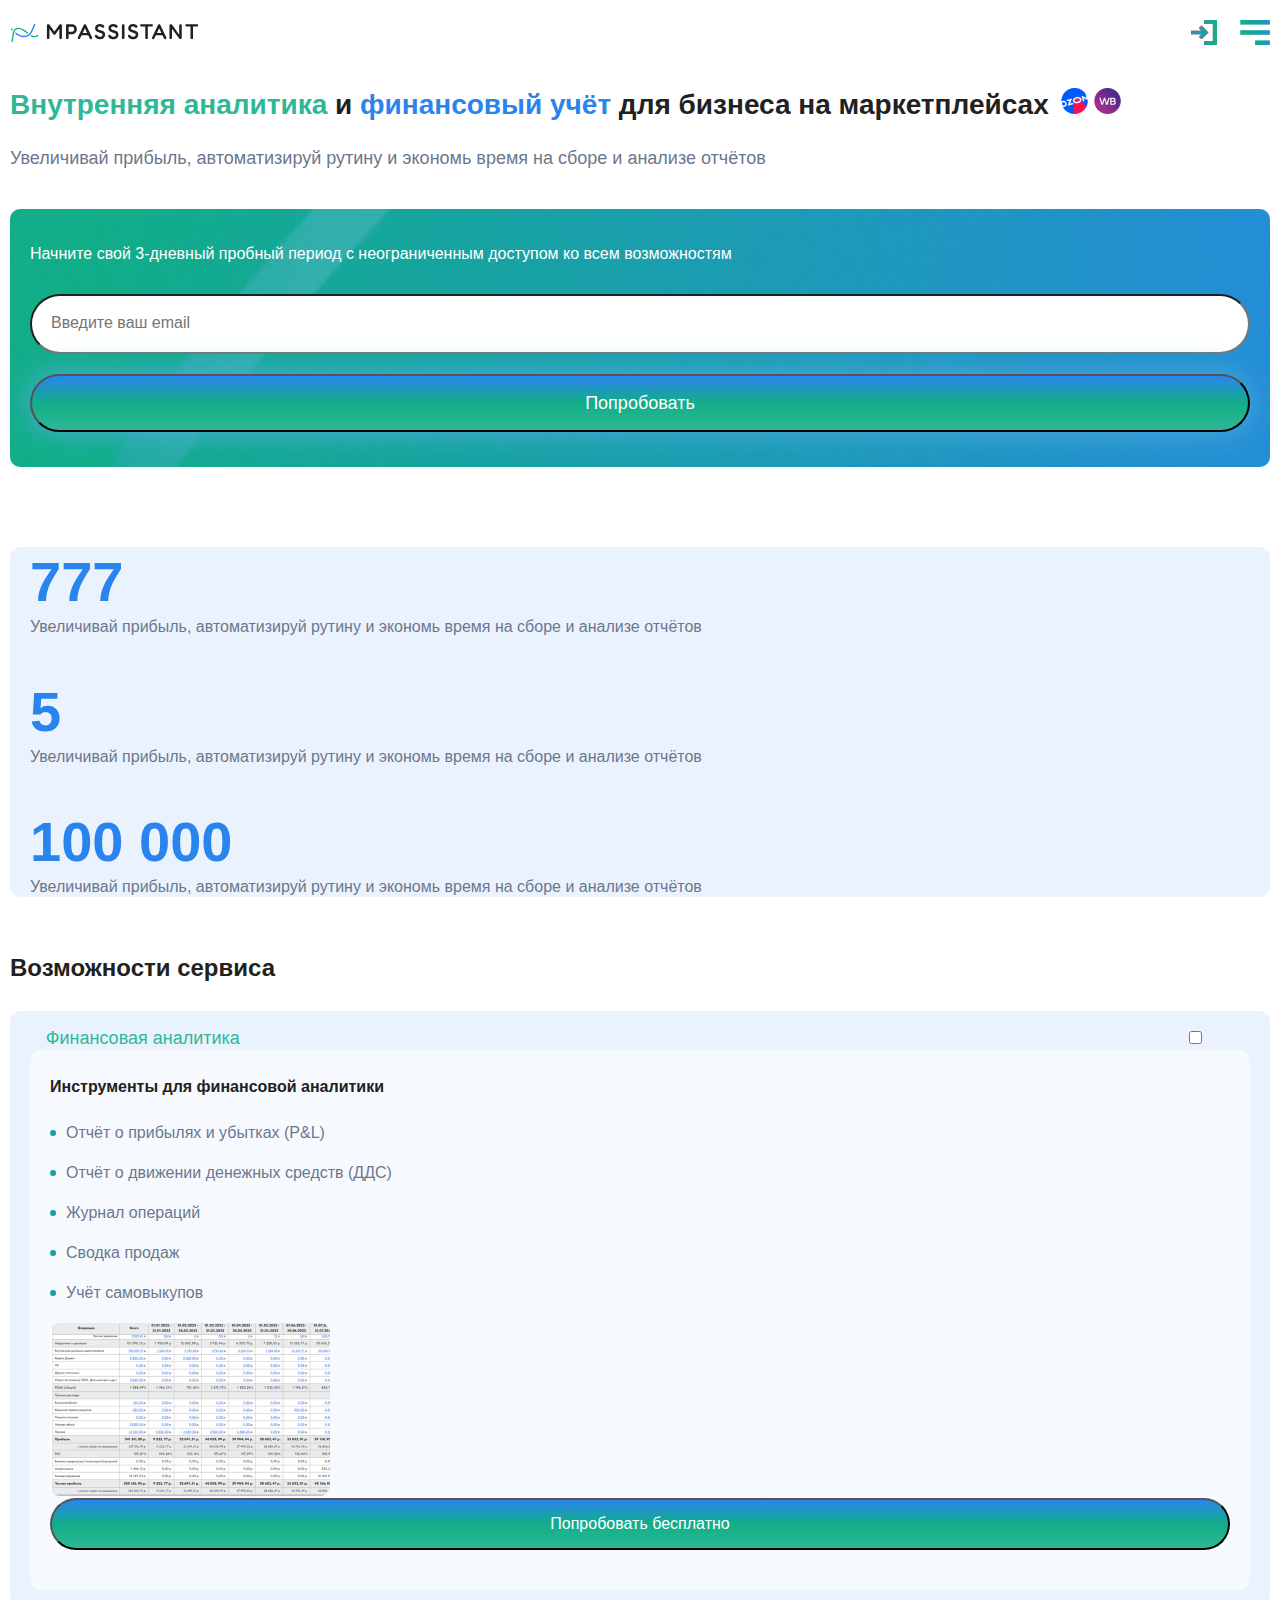
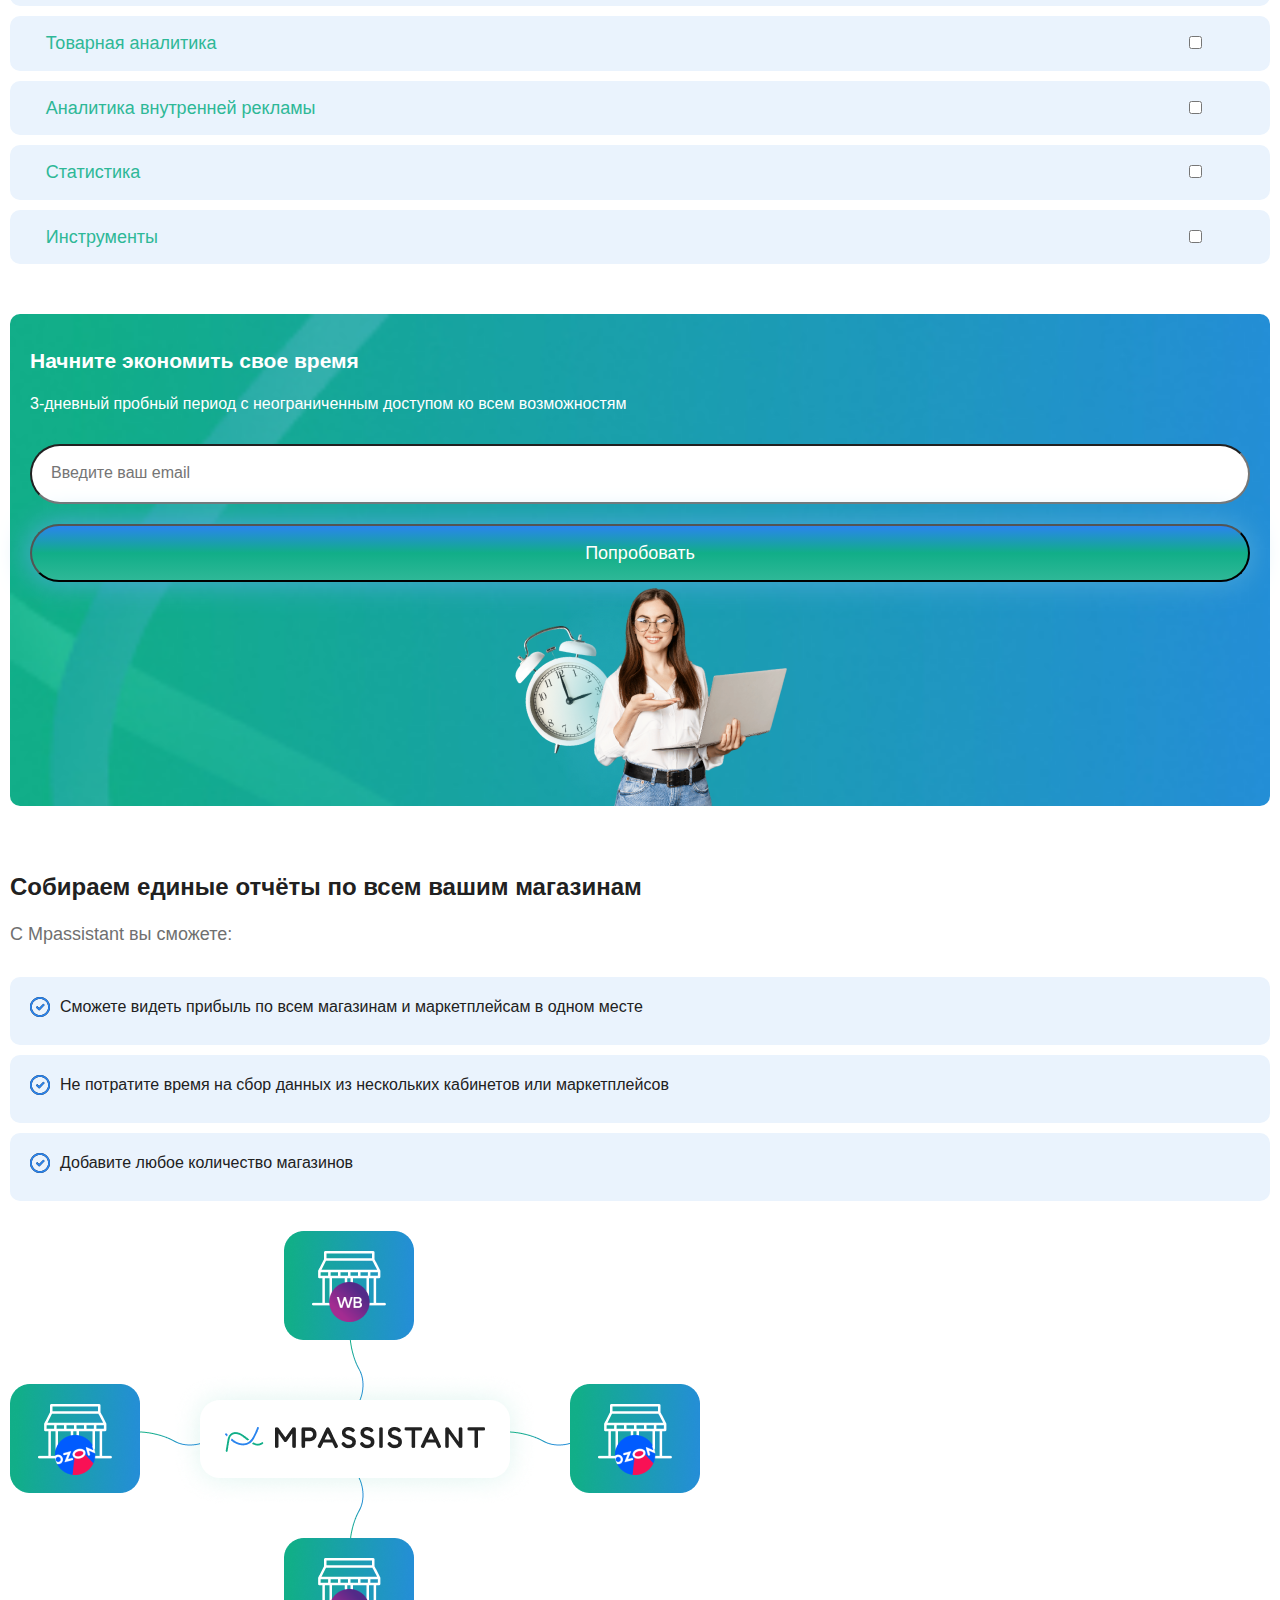
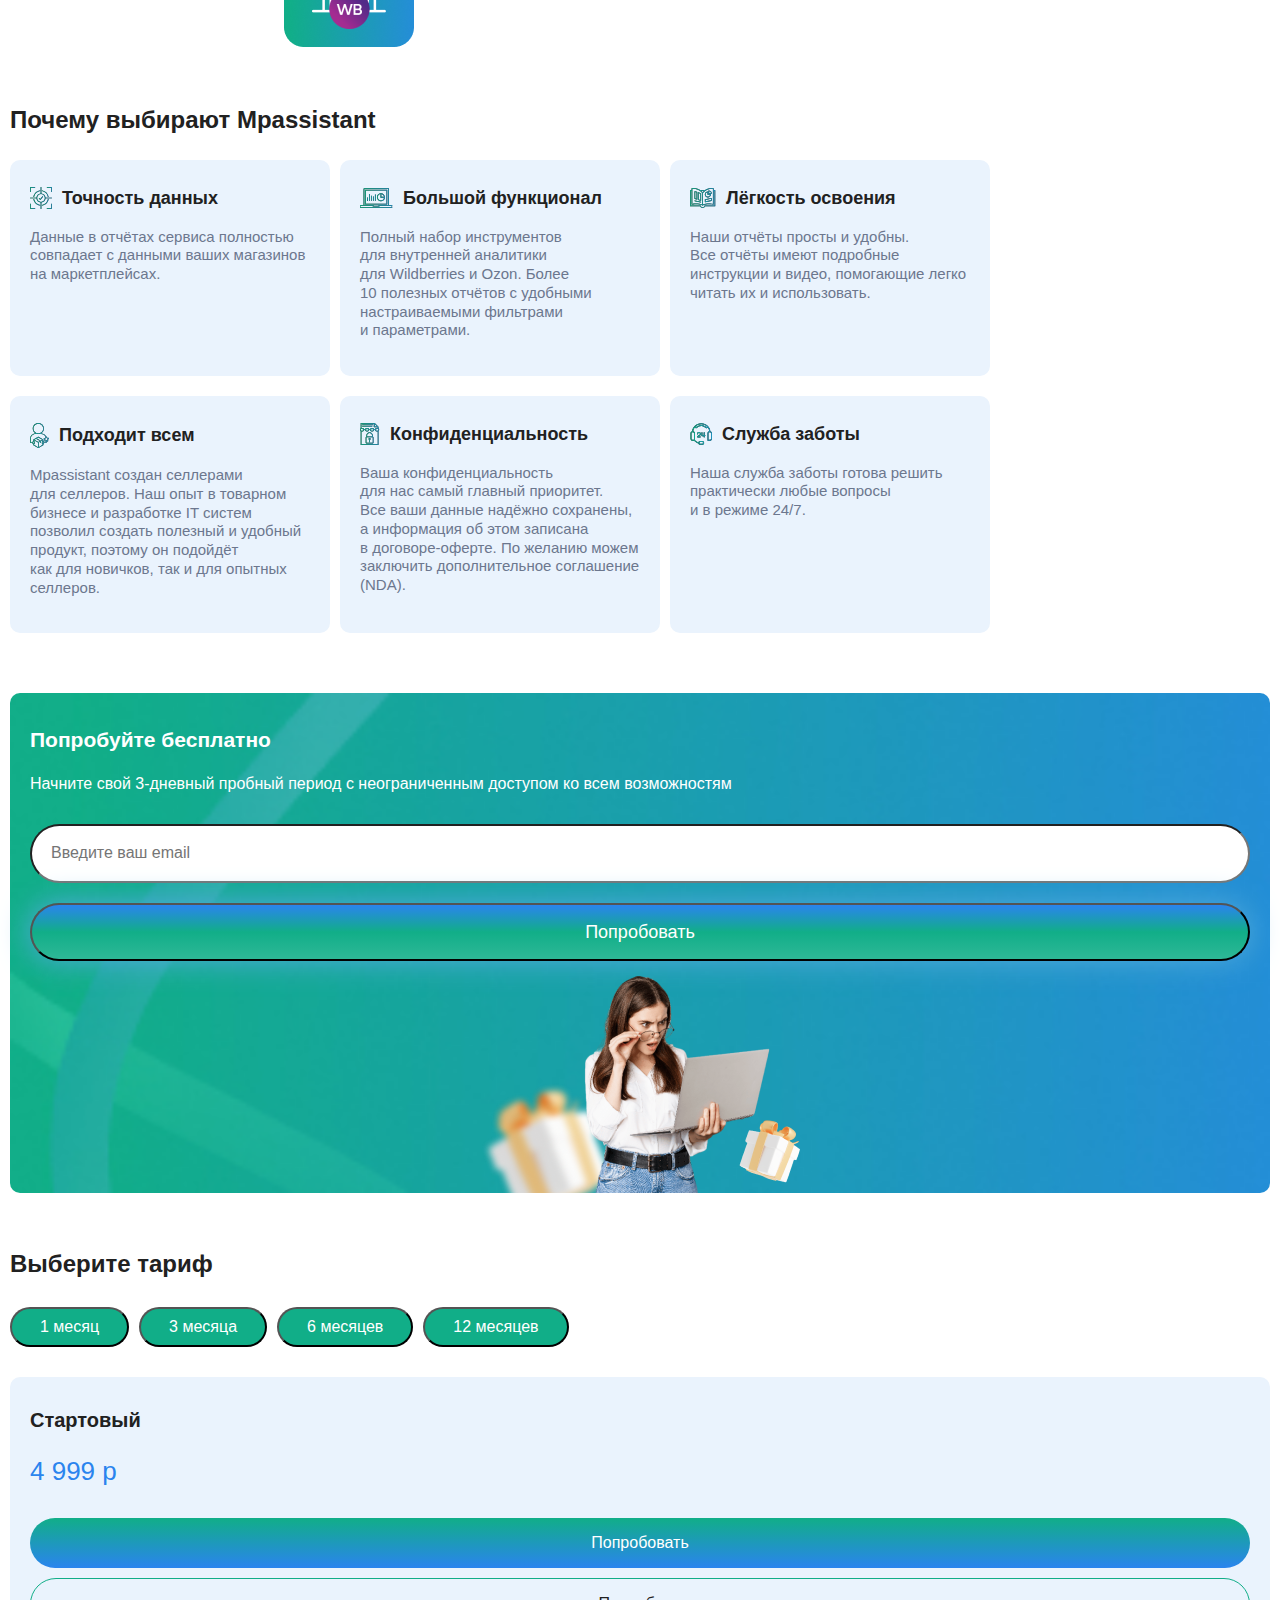
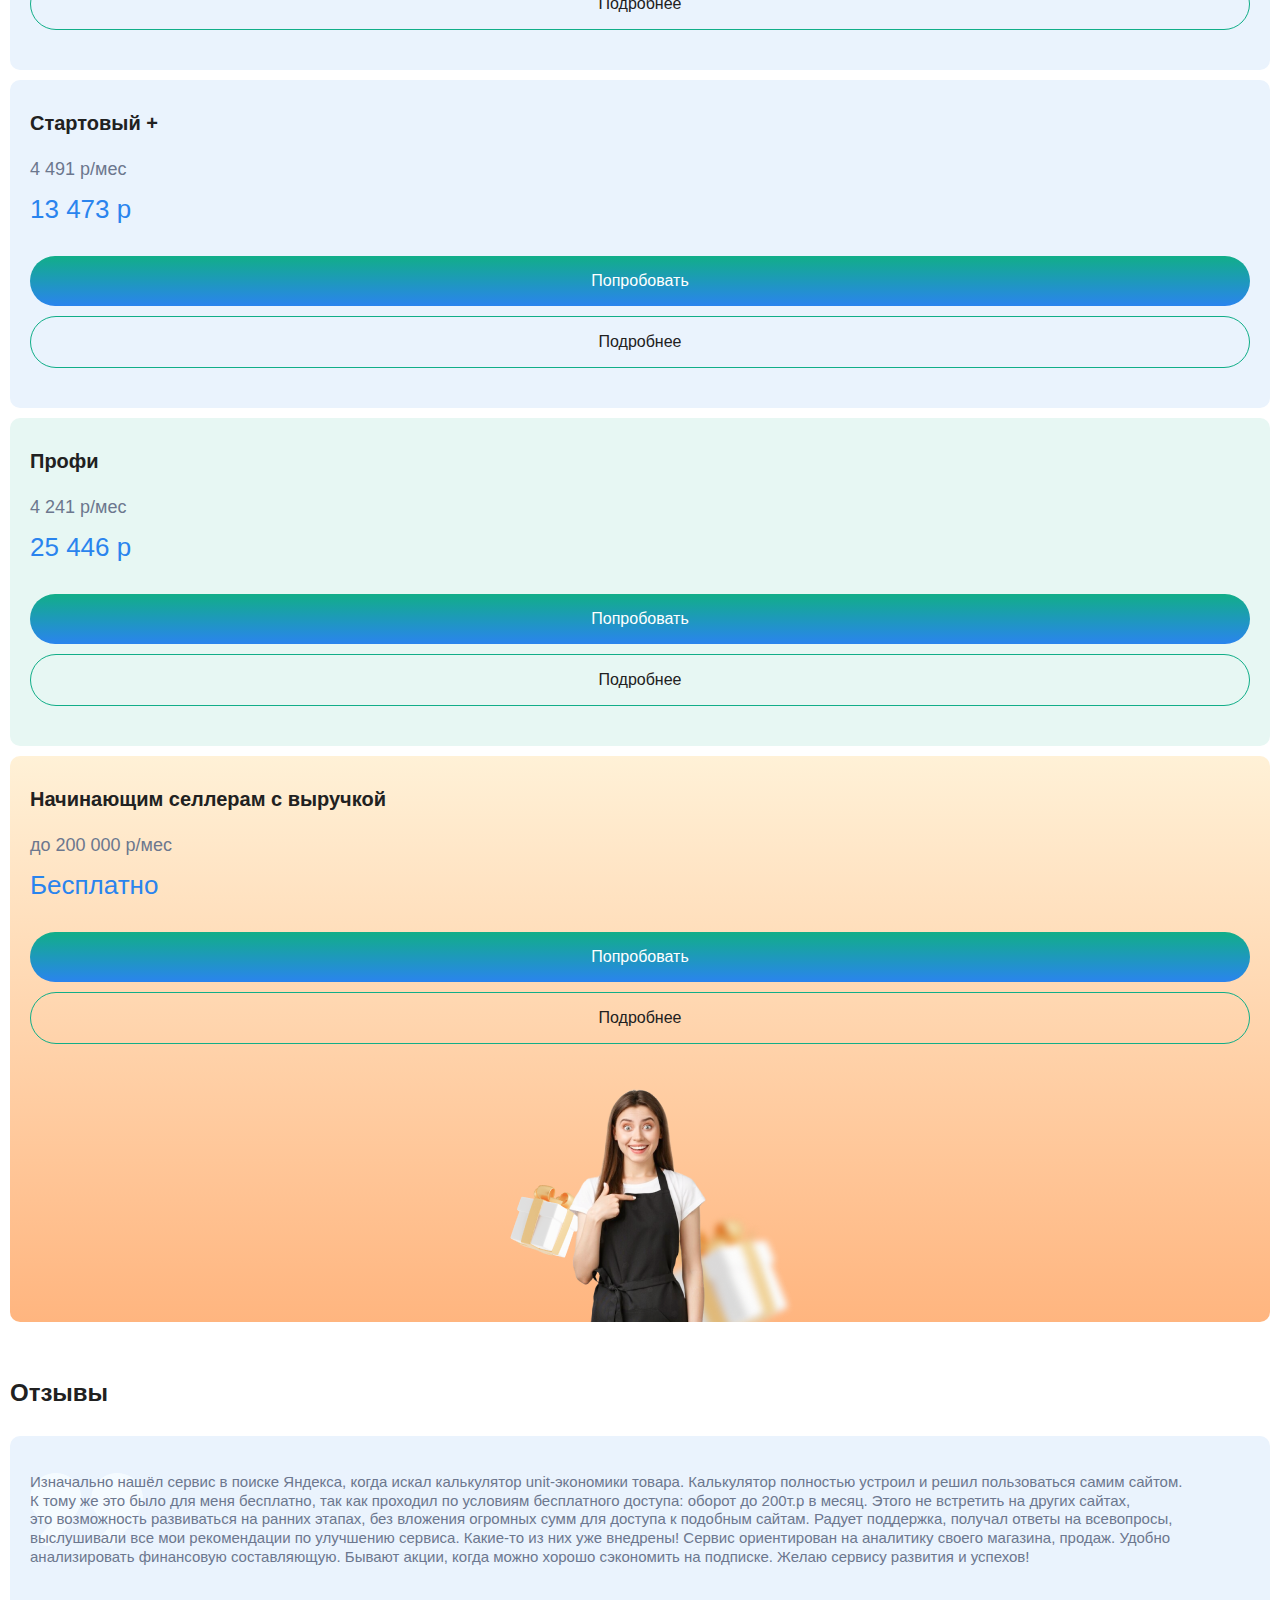
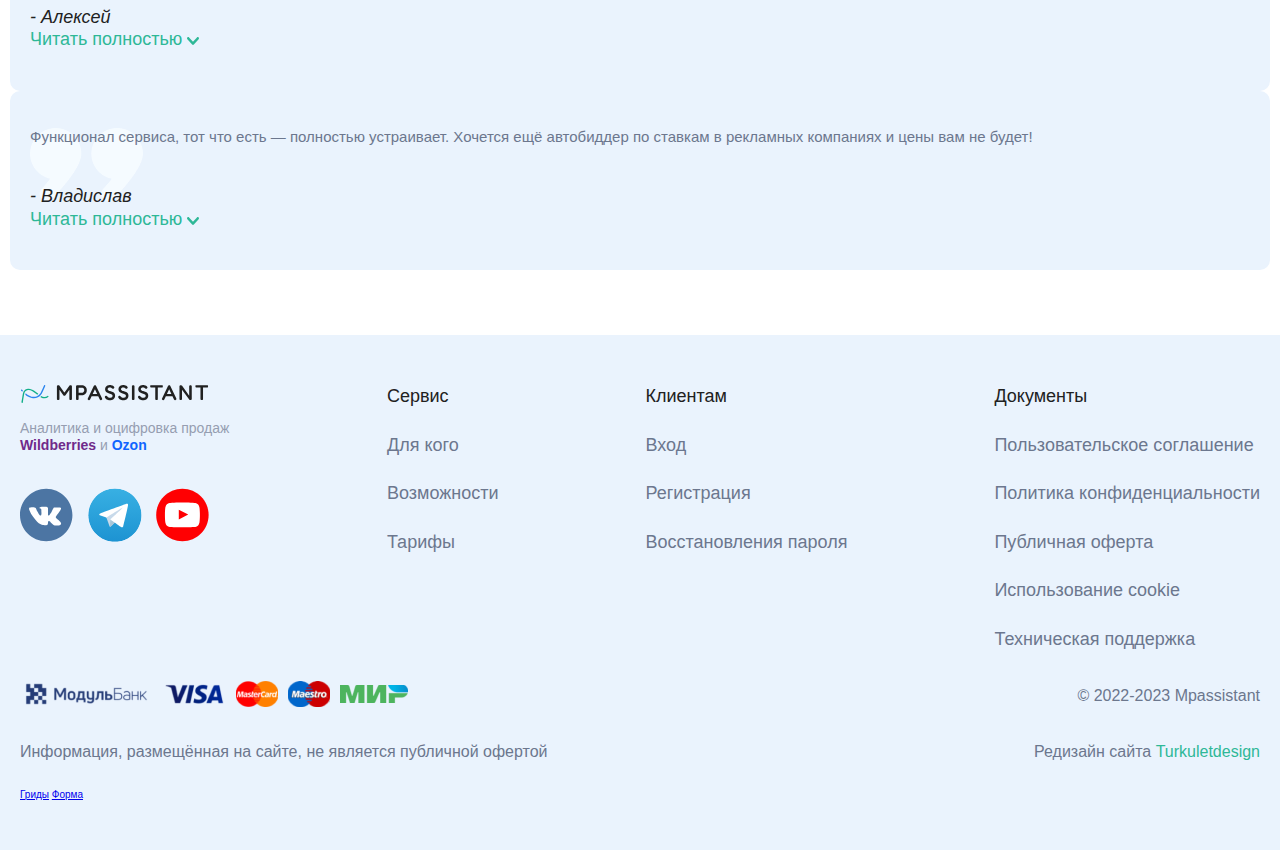
==== commit 69d517d5: "Футер флексы десктоп" ====
--- a/index.html
+++ b/index.html
@@ -396,32 +396,34 @@
 
     <footer class="footer">
         <div class="footer__wrapper">
-            <a href="" class="footer__logo logo">
-                <img src="images/small-logo.svg" alt="Логотип Mpassistant" class="logo__img">
-            </a>
-            <h2 class="footer__subtitle">
-                Аналитика и оцифровка продаж
-                <span class="footer__subtitle footer__subtitle--purple">Wildberries</span> и
-                <span class="footer__subtitle footer__subtitle--blue">Ozon</span>
-            </h2>
-            <ul class="footer__social-services social-services">
-                <li class="social-services__item">
-                    <a href="" class="social-services__logo logo">
-                        <img src="images/vk.svg" alt="ссылка на группу компании в вк" class="logo__social">
+            <div class="footer__flex1">
+                <div class="footer__col1">
+                    <a href="" class="footer__logo logo">
+                        <img src="images/small-logo.svg" alt="Логотип Mpassistant" class="logo__img">
                     </a>
-                </li>
-                <li class="social-services__item">
-                    <a href="" class="social-services__logo logo">
-                        <img src="images/tg.svg" alt="ссылка на группу компании в телеграме" class="logo__social">
-                    </a>
-                </li>
-                <li class="social-services__item">
-                    <a href="" class="social-services__logo logo">
-                        <img src="images/youtube.svg" alt="ссылка на канал компании в ютубе" class="logo__social">
-                    </a>
-                </li>
-            </ul>
-            <div class="footer__container">
+                    <h2 class="footer__subtitle">
+                        Аналитика и оцифровка продаж
+                        <span class="footer__subtitle footer__subtitle--purple">Wildberries</span> и
+                        <span class="footer__subtitle footer__subtitle--blue">Ozon</span>
+                    </h2>
+                    <ul class="footer__social-services social-services">
+                        <li class="social-services__item">
+                            <a href="" class="social-services__logo logo">
+                                <img src="images/vk.svg" alt="ссылка на группу компании в вк" class="logo__social">
+                            </a>
+                        </li>
+                        <li class="social-services__item">
+                            <a href="" class="social-services__logo logo">
+                                <img src="images/tg.svg" alt="ссылка на группу компании в телеграме" class="logo__social">
+                            </a>
+                        </li>
+                        <li class="social-services__item">
+                            <a href="" class="social-services__logo logo">
+                                <img src="images/youtube.svg" alt="ссылка на канал компании в ютубе" class="logo__social">
+                            </a>
+                        </li>
+                    </ul>
+                </div>
                 <div class="footer__service service">
                     <h3 class="service__subtitle">Сервис</h3>
                     <nav class="service__navigation navigation">
@@ -449,41 +451,45 @@
                     </nav>
                 </div>
             </div>
-            <ul class="footer__payment payment">
-                <li class="payment__cards">
-                    <a href="" class="payment__card">
-                        <img src="images/modulbank.png" alt="поддержка оплаты банковской картой модульбанк"
-                            class="payment__img">
-                    </a>
-                </li>
-                <li class="payment__cards">
-                    <a href="" class="payment__card">
-                        <img src="images/visa.png" alt="поддержка оплаты банковской картой visa" class="payment__img">
-                    </a>
-                </li>
-                <li class="payment__cards">
-                    <a href="" class="payment__card">
-                        <img src="images/mastercard.png" alt="поддержка оплаты банковской картой mastercard"
-                            class="payment__img">
-                    </a>
-                </li>
-                <li class="payment__cards">
-                    <a href="" class="payment__card">
-                        <img src="images/maestro.png" alt="поддержка оплаты банковской картой maestro"
-                            class="payment__img">
-                    </a>
-                </li>
-                <li class="payment__cards">
-                    <a href="" class="payment__card">
-                        <img src="images/mir.png" alt="поддержка оплаты банковской картой мир" class="payment__img">
-                    </a>
-                </li>
-            </ul>
-            <p class="footer__copyright">© 2022-2023 mpassistant</p>
-            <p class="footer__text">Информация, размещённая на сайте, не является публичной офертой</p>
-            <p class="footer__designer">Редизайн сайта
-                <span class="footer__designer footer__designer--green">Turkuletdesign</span>
-            </p>
+            <div class="footer__flex2">
+                <ul class="footer__payment payment">
+                    <li class="payment__cards">
+                        <a href="" class="payment__card">
+                            <img src="images/modulbank.png" alt="поддержка оплаты банковской картой модульбанк"
+                                class="payment__img">
+                        </a>
+                    </li>
+                    <li class="payment__cards">
+                        <a href="" class="payment__card">
+                            <img src="images/visa.png" alt="поддержка оплаты банковской картой visa" class="payment__img">
+                        </a>
+                    </li>
+                    <li class="payment__cards">
+                        <a href="" class="payment__card">
+                            <img src="images/mastercard.png" alt="поддержка оплаты банковской картой mastercard"
+                                class="payment__img">
+                        </a>
+                    </li>
+                    <li class="payment__cards">
+                        <a href="" class="payment__card">
+                            <img src="images/maestro.png" alt="поддержка оплаты банковской картой maestro"
+                                class="payment__img">
+                        </a>
+                    </li>
+                    <li class="payment__cards">
+                        <a href="" class="payment__card">
+                            <img src="images/mir.png" alt="поддержка оплаты банковской картой мир" class="payment__img">
+                        </a>
+                    </li>
+                </ul>
+                <p class="footer__copyright">© 2022-2023 Mpassistant</p>
+            </div>
+            <div class="footer__flex3">
+                <p class="footer__text">Информация, размещённая на сайте, не является публичной офертой</p>
+                <p class="footer__designer">Редизайн сайта
+                    <span class="footer__designer footer__designer--green">Turkuletdesign</span>
+                </p>
+            </div>
             <a href="grid.html" class="">Гриды</a>
             <a href="form.html" class="">Форма</a>
         </div>
--- a/styles.css
+++ b/styles.css
@@ -810,7 +810,28 @@
     background-color: var(--eighth-color);
     margin-top: 6.5rem;
 }
-
+.footer__flex1{
+    display: flex;
+    flex-wrap: wrap;
+    justify-content: space-between;
+    gap:20px;
+}
+.footer__flex2{
+    display: flex;
+    align-items: center;
+    justify-content: space-between;
+    margin-bottom: 2.7rem;
+    flex-wrap: wrap;
+    gap: 4rem;
+}
+.footer__flex3{
+    display: flex;
+    align-items: center;
+    justify-content: space-between;
+    margin-bottom: 2.7rem;
+    flex-wrap: wrap;
+    gap:2.7rem;
+}
 .footer__logo {
     text-decoration: none;
 }
@@ -925,7 +946,6 @@
 } */
 .footer__payment {
     list-style-type: none;
-    margin-bottom: 4rem;
     display: flex;
     flex-wrap: wrap;
     align-items: center;
@@ -933,9 +953,9 @@
     gap: 1rem 1rem;
 }
 
-.payment__cards {
+/* .payment__cards {
     margin-bottom: 2rem;
-}
+} */
 
 .payment__card {
     text-decoration: none;
@@ -950,8 +970,6 @@
     line-height: 125%;
     text-align: left;
     color: var(--third-color);
-    width: 100%;
-    margin-bottom: 2.7rem;
 }
 
 .footer__text {
@@ -960,8 +978,6 @@
     line-height: 125%;
     text-align: left;
     color: var(--third-color);
-    width: 100%;
-    margin-bottom: 2.7rem;
 }
 
 .footer__designer {
@@ -970,14 +986,13 @@
     line-height: 125%;
     text-align: left;
     color: var(--third-color);
-    width: 100%;
 }
 
 .footer__designer--green {
     color: var(--fifth-color);
 }
 
-@media screen and (max-width: 1180px) {
+@media screen and (max-width: 1667px) {
     .header__dtitle {
         display: none;
     }
@@ -1045,7 +1060,7 @@
 
 }
 
-@media screen and (min-width: 1180px) {
+@media screen and (min-width: 1667px) {
     .header__menu {
         display: none;
     }
@@ -1067,12 +1082,16 @@
     }
     .details__img--small{
         display: none;
+    }
+    .header__wrapper{
+        padding: 3rem 16rem 0rem 16rem;
     }
 
     .hero__wrapper{
         display: flex;
         align-items:center;
         justify-content: space-between;
+        padding: 10rem 16rem;
 
     }
     .hero__title{
@@ -1090,6 +1109,11 @@
     .hero__feedback{
         max-width: 782px;
         margin-left: 0;
+    }
+    .numbers__wrapper {
+        margin-bottom: 10rem;
+        padding: 0rem 16rem;
+
     }
     .numbers__list {
         display: flex;
@@ -1178,6 +1202,8 @@
         align-items: center;
         justify-content: center;
     }
-    
+    .footer__flex2{
+        flex-direction: row-reverse;
+    }
 
 }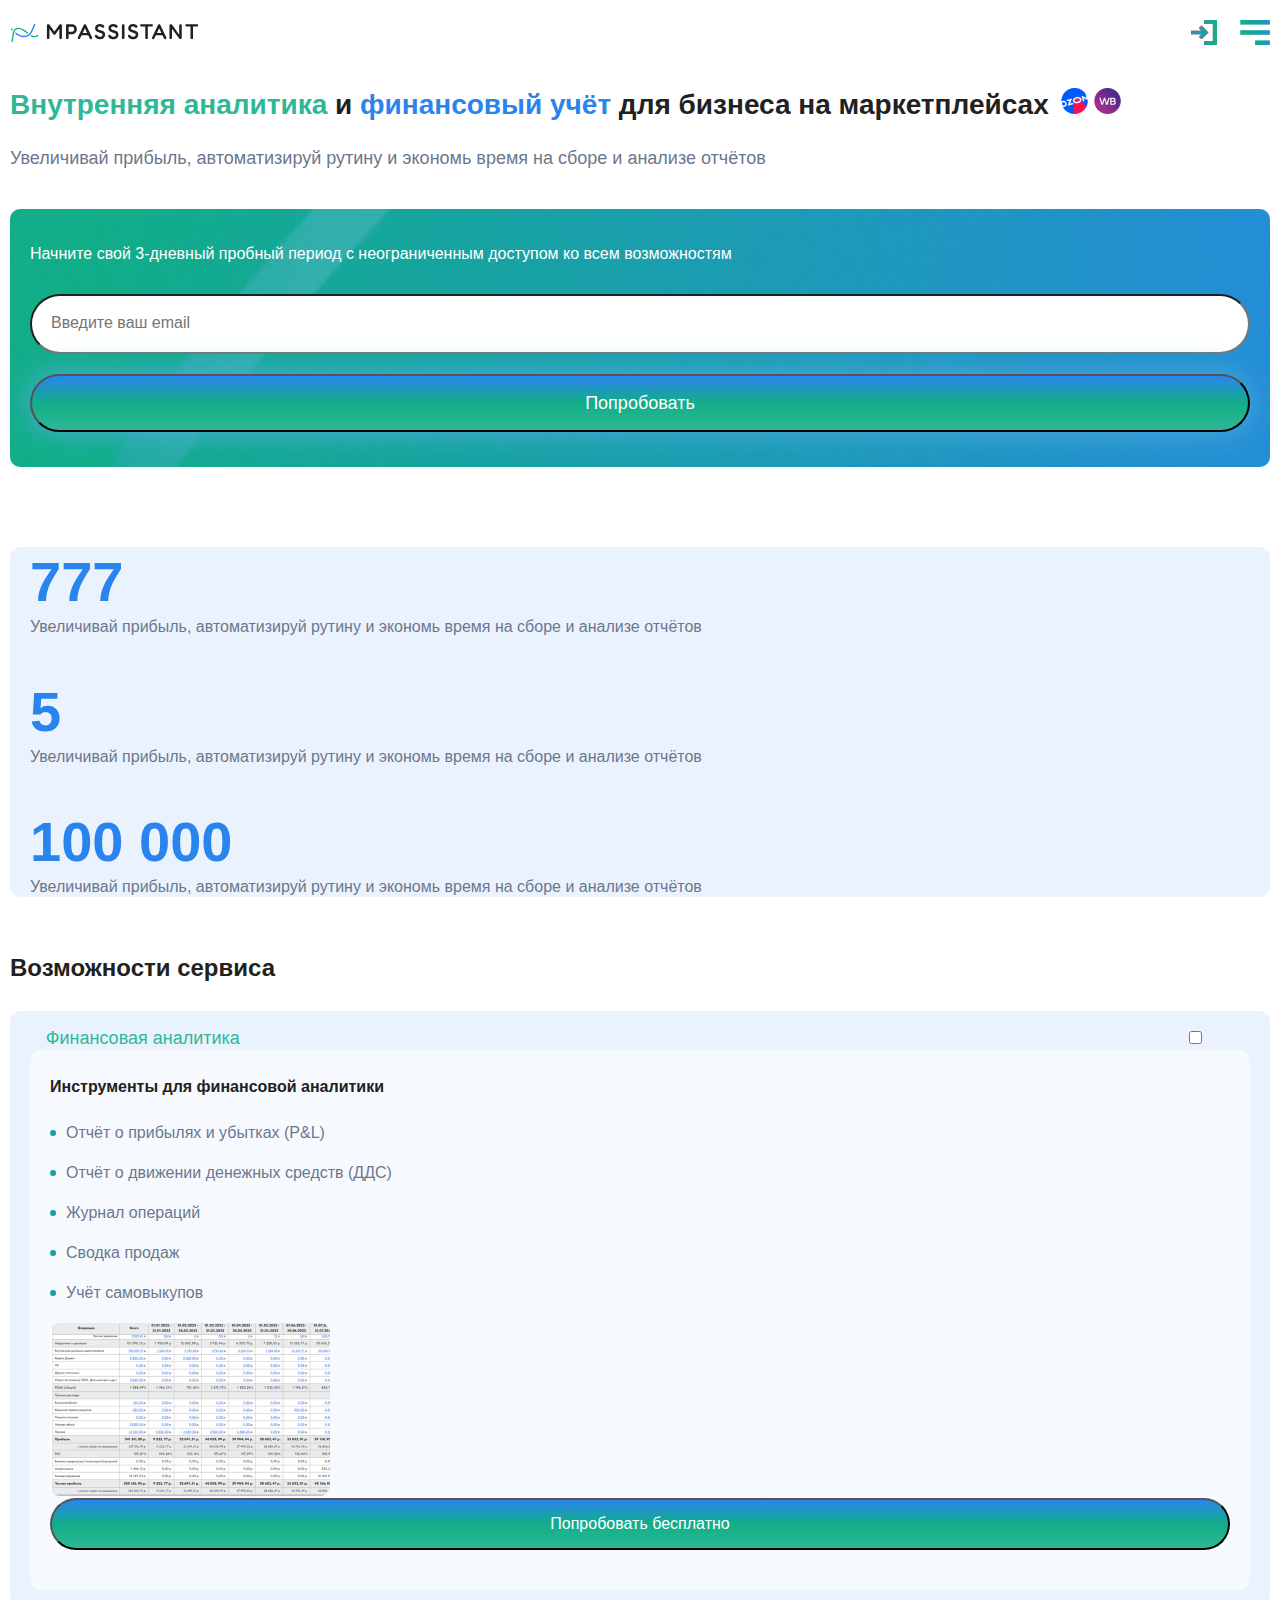
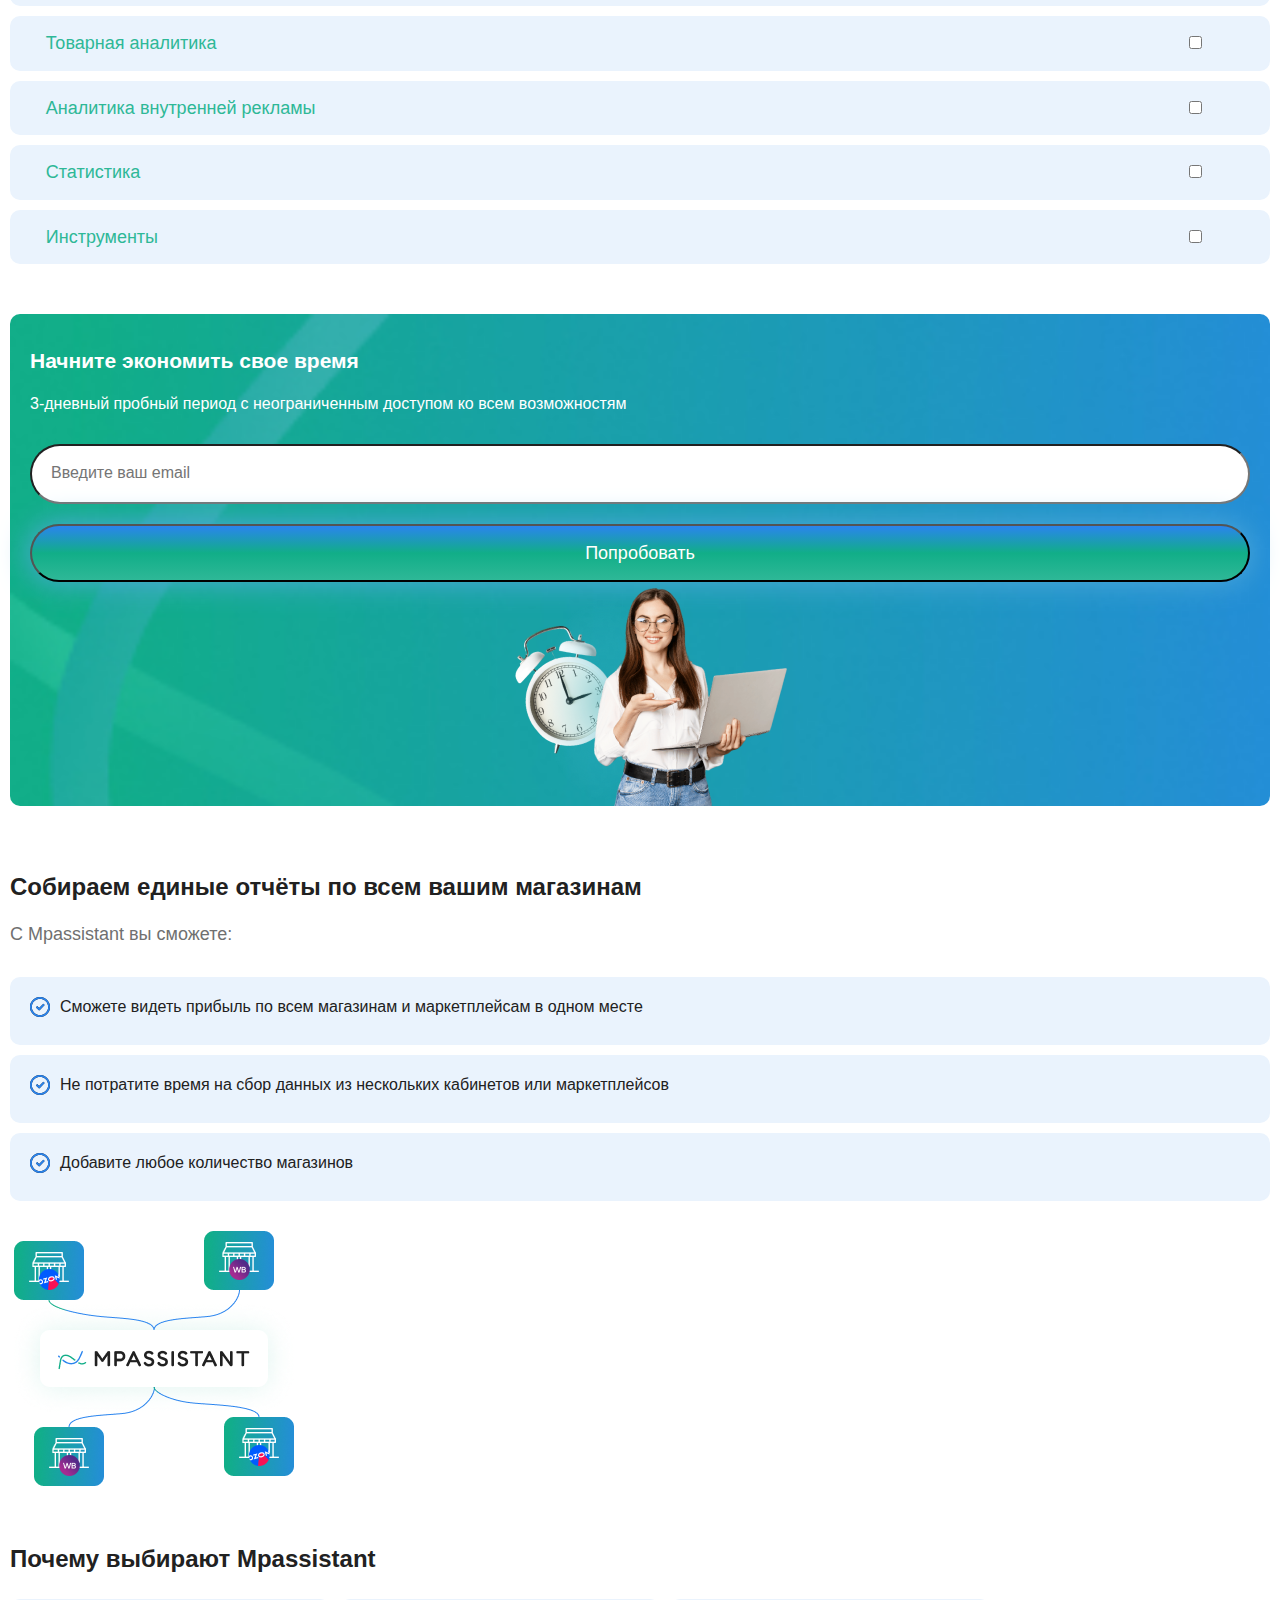
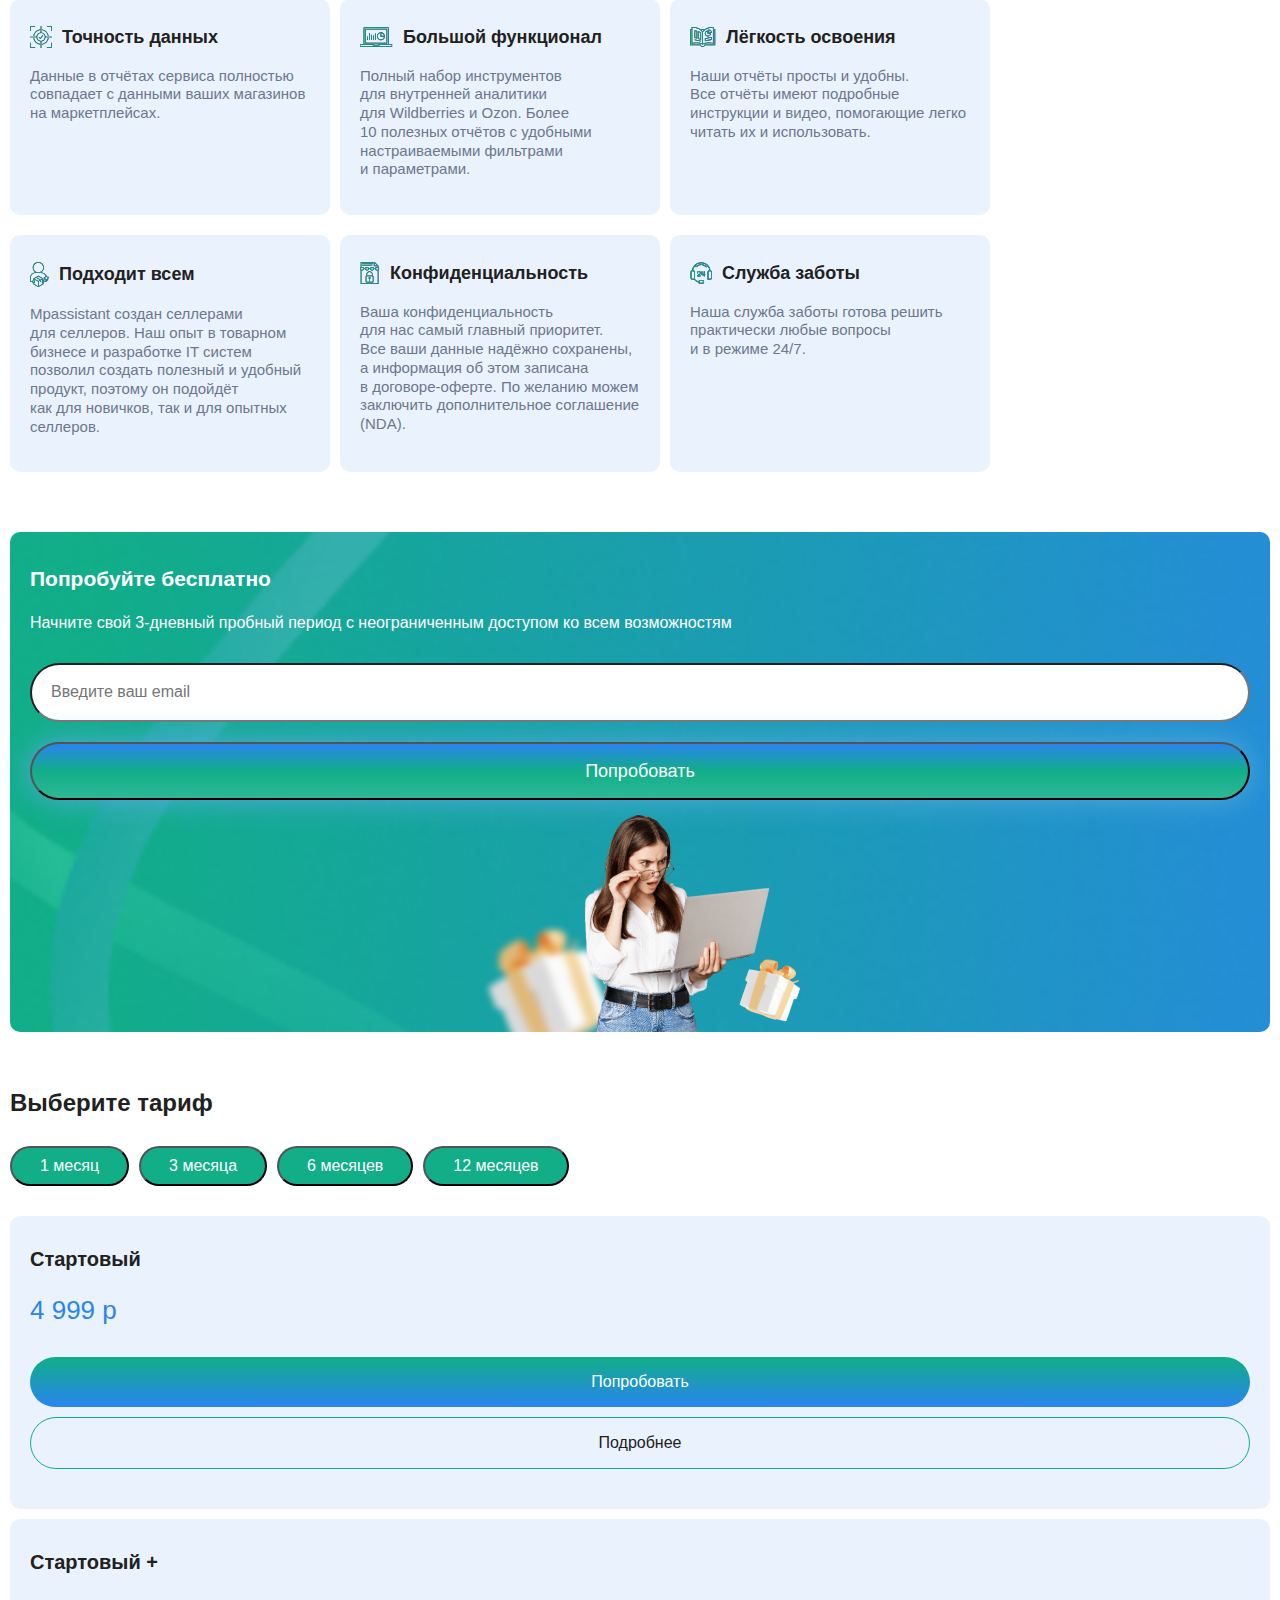
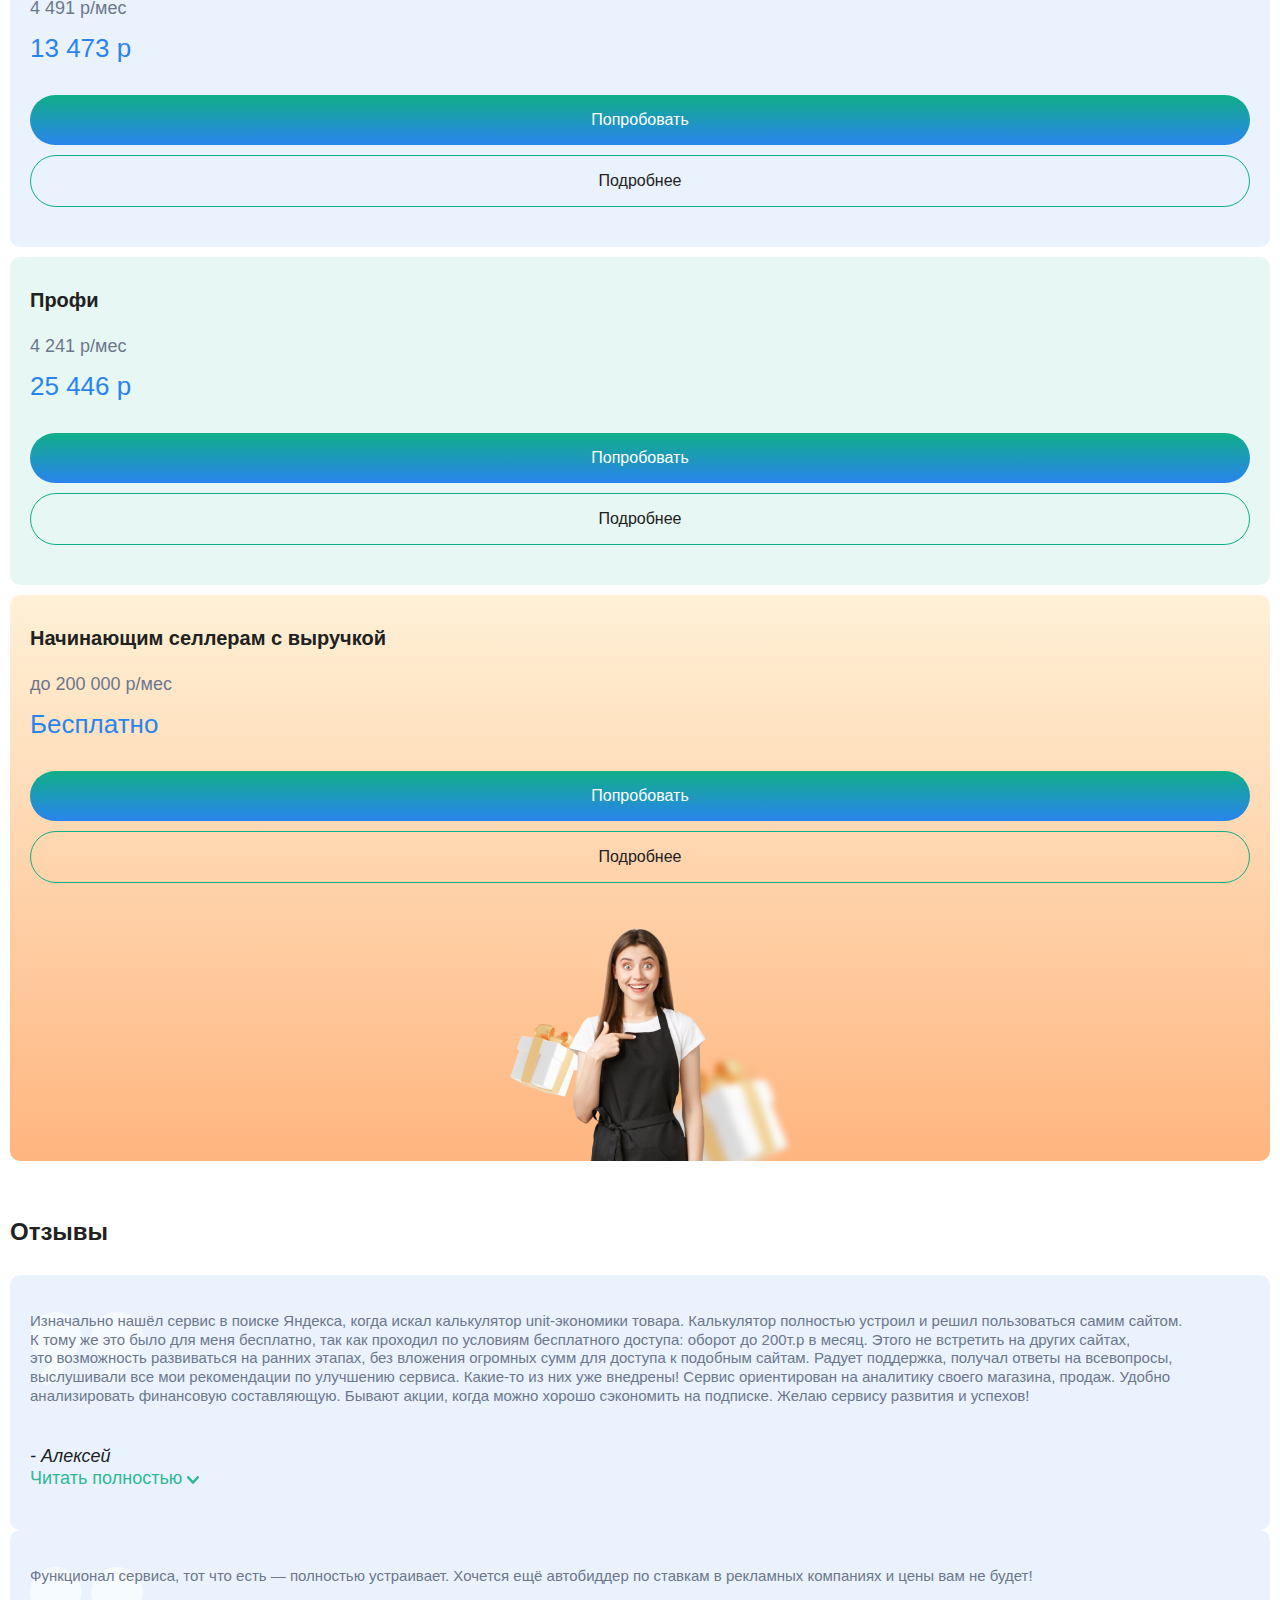
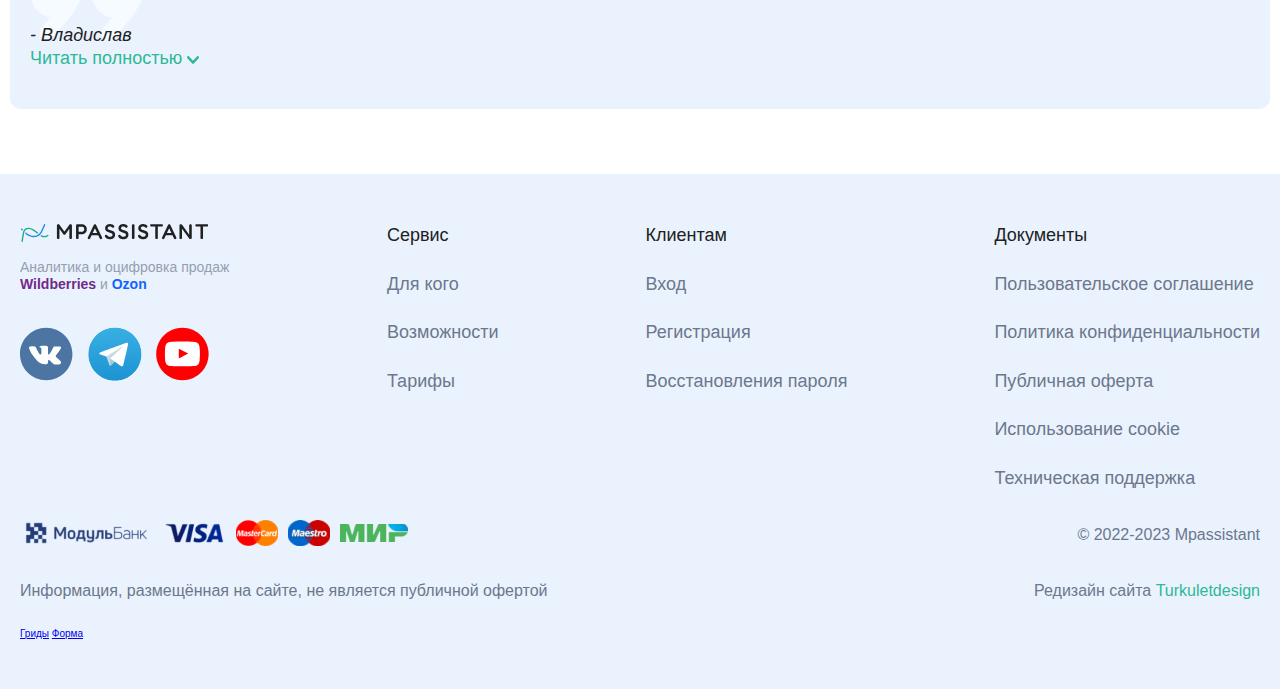
==== commit d238479c: "Закончила футер на десктопе+лого в хедере" ====
--- a/index.html
+++ b/index.html
@@ -15,7 +15,11 @@
             <h1 class="visually-hidden">Mpassistant аналитика и оцифровка продаж Wildberries и Ozon</h1>
             <div class="header__logo-wrapper">
                 <a href="" class="header__logo logo">
-                    <img src="images/small-logo.svg" alt="логотип mpassistant" class="logo__img">
+                    <picture class="logo__images">
+                        <source srcset="images/big-logo.svg" class="logo__img" media="(min-width: 1667px)">
+                        <source srcset="images/small-logo.svg" class="logo__img">
+                        <img src="images/small-logo.svg" alt="логотип mpassistant" class="logo__img">
+                    </picture>
                 </a>
                 <p class="header__dtitle">Аналитика и оцифровка продаж
                     <span class="header__dtitle header__dtitle--purple">Widberries</span> и
@@ -206,7 +210,7 @@
                     </li>
                 </ul>
                 <picture class="info__images">
-                    <source srcset="images/info1.png" class="info__img" media="(min-width: 1100px)">
+                    <source srcset="images/info1.png" class="info__img" media="(min-width: 1667px)">
                     <source srcset="images/info.png" class="info__img">
                     <img src="images/info.png" alt="Mpassistant собирает отчеты по маркетплейсам Ozon и Widberries"
                     class="info__img">
@@ -399,7 +403,11 @@
             <div class="footer__flex1">
                 <div class="footer__col1">
                     <a href="" class="footer__logo logo">
-                        <img src="images/small-logo.svg" alt="Логотип Mpassistant" class="logo__img">
+                        <picture class="logo__images">
+                            <source srcset="images/big-logo.svg" class="logo__img" media="(min-width: 1667px)">
+                            <source srcset="images/small-logo.svg" class="logo__img">
+                            <img src="images/small-logo.svg" alt="логотип mpassistant" class="logo__img">
+                        </picture>
                     </a>
                     <h2 class="footer__subtitle">
                         Аналитика и оцифровка продаж
@@ -409,17 +417,29 @@
                     <ul class="footer__social-services social-services">
                         <li class="social-services__item">
                             <a href="" class="social-services__logo logo">
-                                <img src="images/vk.svg" alt="ссылка на группу компании в вк" class="logo__social">
+                                <picture class="logo__images">
+                                    <source srcset="images/vk1.svg" class="logo__img" media="(min-width: 1667px)">
+                                    <source srcset="images/vk.svg" class="logo__img">
+                                    <img src="images/vk.svg" alt="ссылка на группу компании в вк" class="logo__social">
+                                </picture>
                             </a>
                         </li>
                         <li class="social-services__item">
                             <a href="" class="social-services__logo logo">
-                                <img src="images/tg.svg" alt="ссылка на группу компании в телеграме" class="logo__social">
+                                <picture class="logo__images">
+                                    <source srcset="images/tg1.svg" class="logo__img" media="(min-width: 1667px)">
+                                    <source srcset="images/tg.svg" class="logo__img">
+                                    <img src="images/tg.svg" alt="ссылка на группу компании в телеграме" class="logo__social">
+                                </picture>
                             </a>
                         </li>
                         <li class="social-services__item">
                             <a href="" class="social-services__logo logo">
-                                <img src="images/youtube.svg" alt="ссылка на канал компании в ютубе" class="logo__social">
+                                <picture class="logo__images">
+                                    <source srcset="images/youtube1.svg" class="logo__img" media="(min-width: 1667px)">
+                                    <source srcset="images/youtube.svg" class="logo__img">
+                                    <img src="images/youtube.svg" alt="ссылка на канал компании в ютубе" class="logo__social">
+                                </picture>
                             </a>
                         </li>
                     </ul>
@@ -455,30 +475,50 @@
                 <ul class="footer__payment payment">
                     <li class="payment__cards">
                         <a href="" class="payment__card">
-                            <img src="images/modulbank.png" alt="поддержка оплаты банковской картой модульбанк"
+                            <picture class="payment__images">
+                                <source srcset="images/modulbank1.png" class="payment__img" media="(min-width: 1667px)">
+                                <source srcset="images/modulbank.png" class="payment__img">
+                                <img src="images/modulbank.png" alt="поддержка оплаты банковской картой модульбанк"
                                 class="payment__img">
+                            </picture>
                         </a>
                     </li>
                     <li class="payment__cards">
                         <a href="" class="payment__card">
-                            <img src="images/visa.png" alt="поддержка оплаты банковской картой visa" class="payment__img">
+                            <picture class="payment__images">
+                                <source srcset="images/visa1.png" class="payment__img" media="(min-width: 1667px)">
+                                <source srcset="images/visa.png" class="payment__img">
+                                <img src="images/visa.png" alt="поддержка оплаты банковской картой visa" class="payment__img">
+                            </picture>
                         </a>
                     </li>
                     <li class="payment__cards">
                         <a href="" class="payment__card">
-                            <img src="images/mastercard.png" alt="поддержка оплаты банковской картой mastercard"
+                            <picture class="payment__images">
+                                <source srcset="images/mastercard1.png" class="payment__img" media="(min-width: 1667px)">
+                                <source srcset="images/mastercard.png" class="payment__img">
+                                <img src="images/mastercard.png" alt="поддержка оплаты банковской картой mastercard"
                                 class="payment__img">
+                            </picture>
                         </a>
                     </li>
                     <li class="payment__cards">
                         <a href="" class="payment__card">
-                            <img src="images/maestro.png" alt="поддержка оплаты банковской картой maestro"
+                            <picture class="payment__images">
+                                <source srcset="images/maestro1.png" class="payment__img" media="(min-width: 1667px)">
+                                <source srcset="images/maestro.png" class="payment__img">
+                                <img src="images/maestro.png" alt="поддержка оплаты банковской картой maestro"
                                 class="payment__img">
+                            </picture>
                         </a>
                     </li>
                     <li class="payment__cards">
                         <a href="" class="payment__card">
-                            <img src="images/mir.png" alt="поддержка оплаты банковской картой мир" class="payment__img">
+                            <picture class="payment__images">
+                                <source srcset="images/mir1.png" class="payment__img" media="(min-width: 1667px)">
+                                <source srcset="images/mir.png" class="payment__img">
+                                <img src="images/mir.png" alt="поддержка оплаты банковской картой мир" class="payment__img">
+                            </picture>
                         </a>
                     </li>
                 </ul>
--- a/styles.css
+++ b/styles.css
@@ -1205,5 +1205,26 @@
     .footer__flex2{
         flex-direction: row-reverse;
     }
+    .service__subtitle {
+        font-size: 2.2rem;
+    }
+    .clients__subtitle{
+        font-size: 2.2rem;
+    }
+    .documentation__subtitle{
+        font-size: 2.2rem;
+    }
+    .navigation__button{
+        font-size: 2.2rem;
+    }
+    .footer__copyright{
+        font-size: 20px;
+    }
+    .footer__text{
+        font-size: 20px;
+    }
+    .footer__designer{
+        font-size: 20px;
+    }
 
 }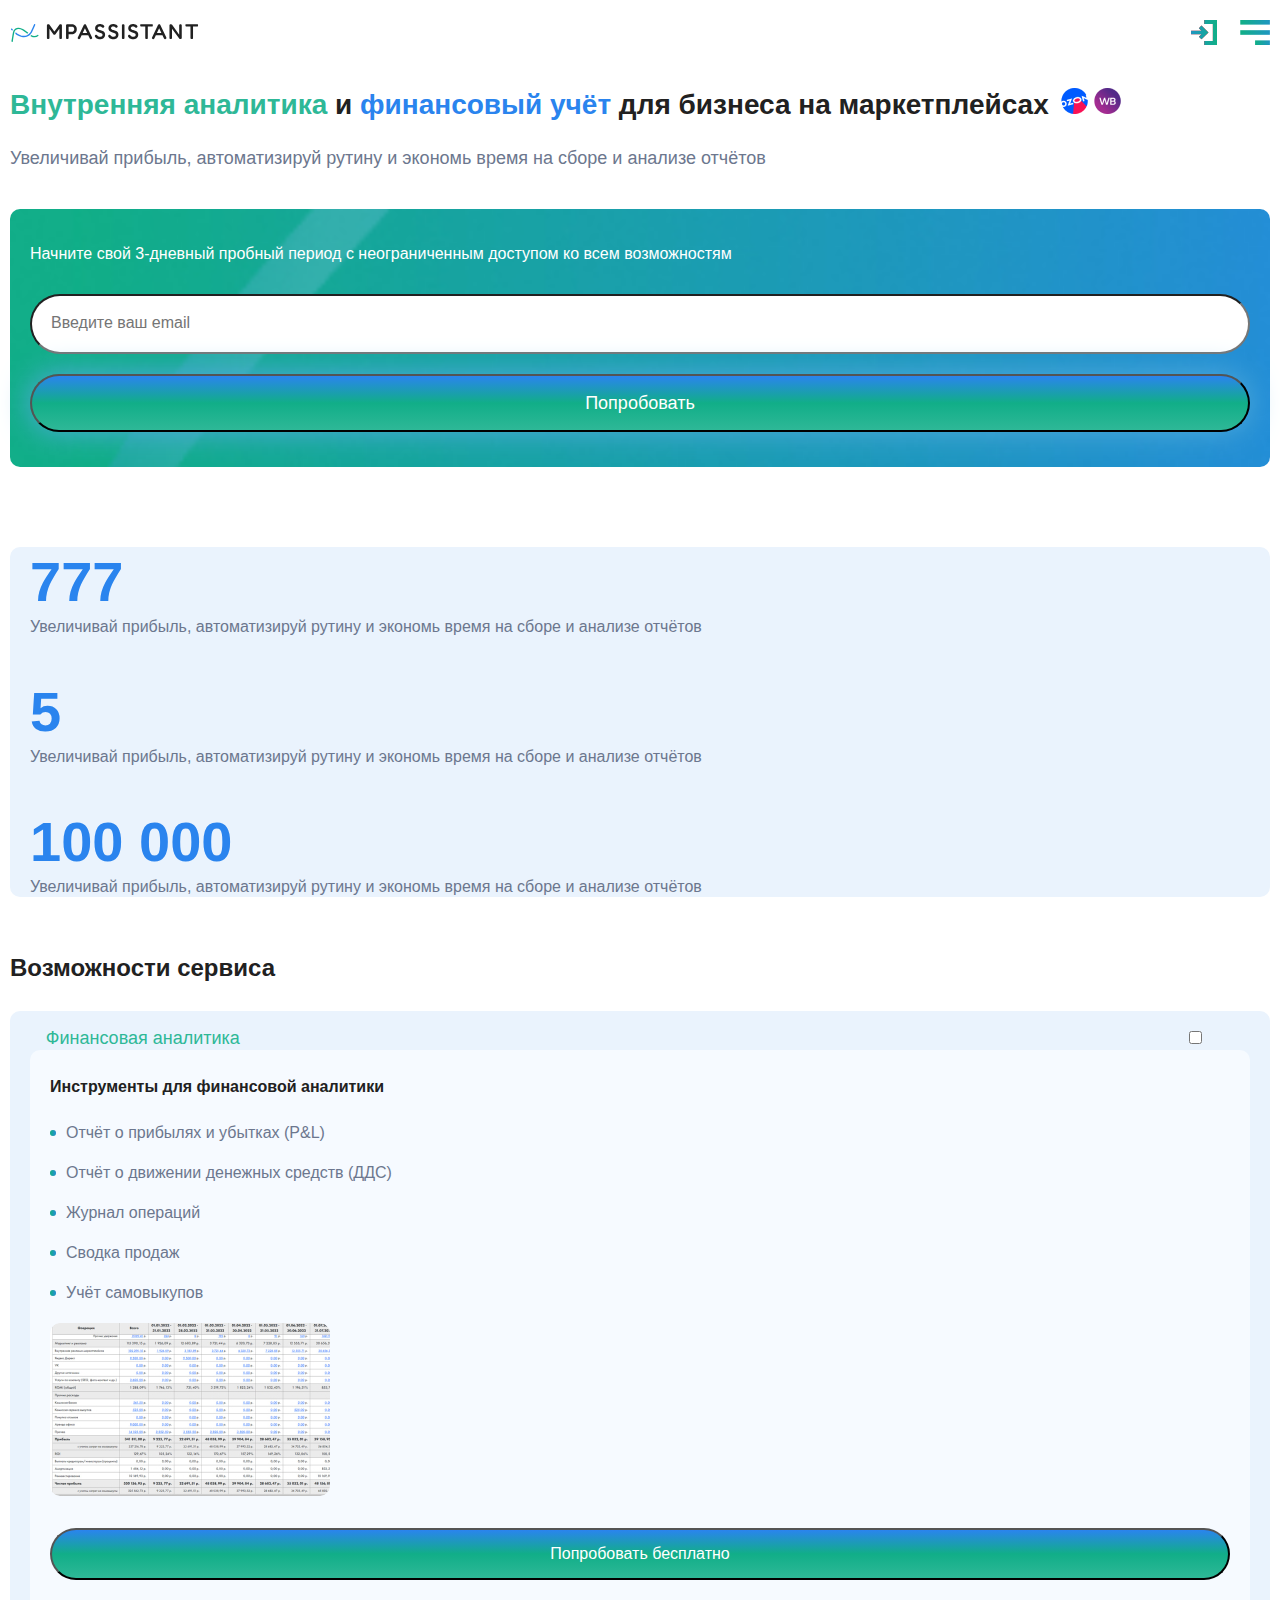
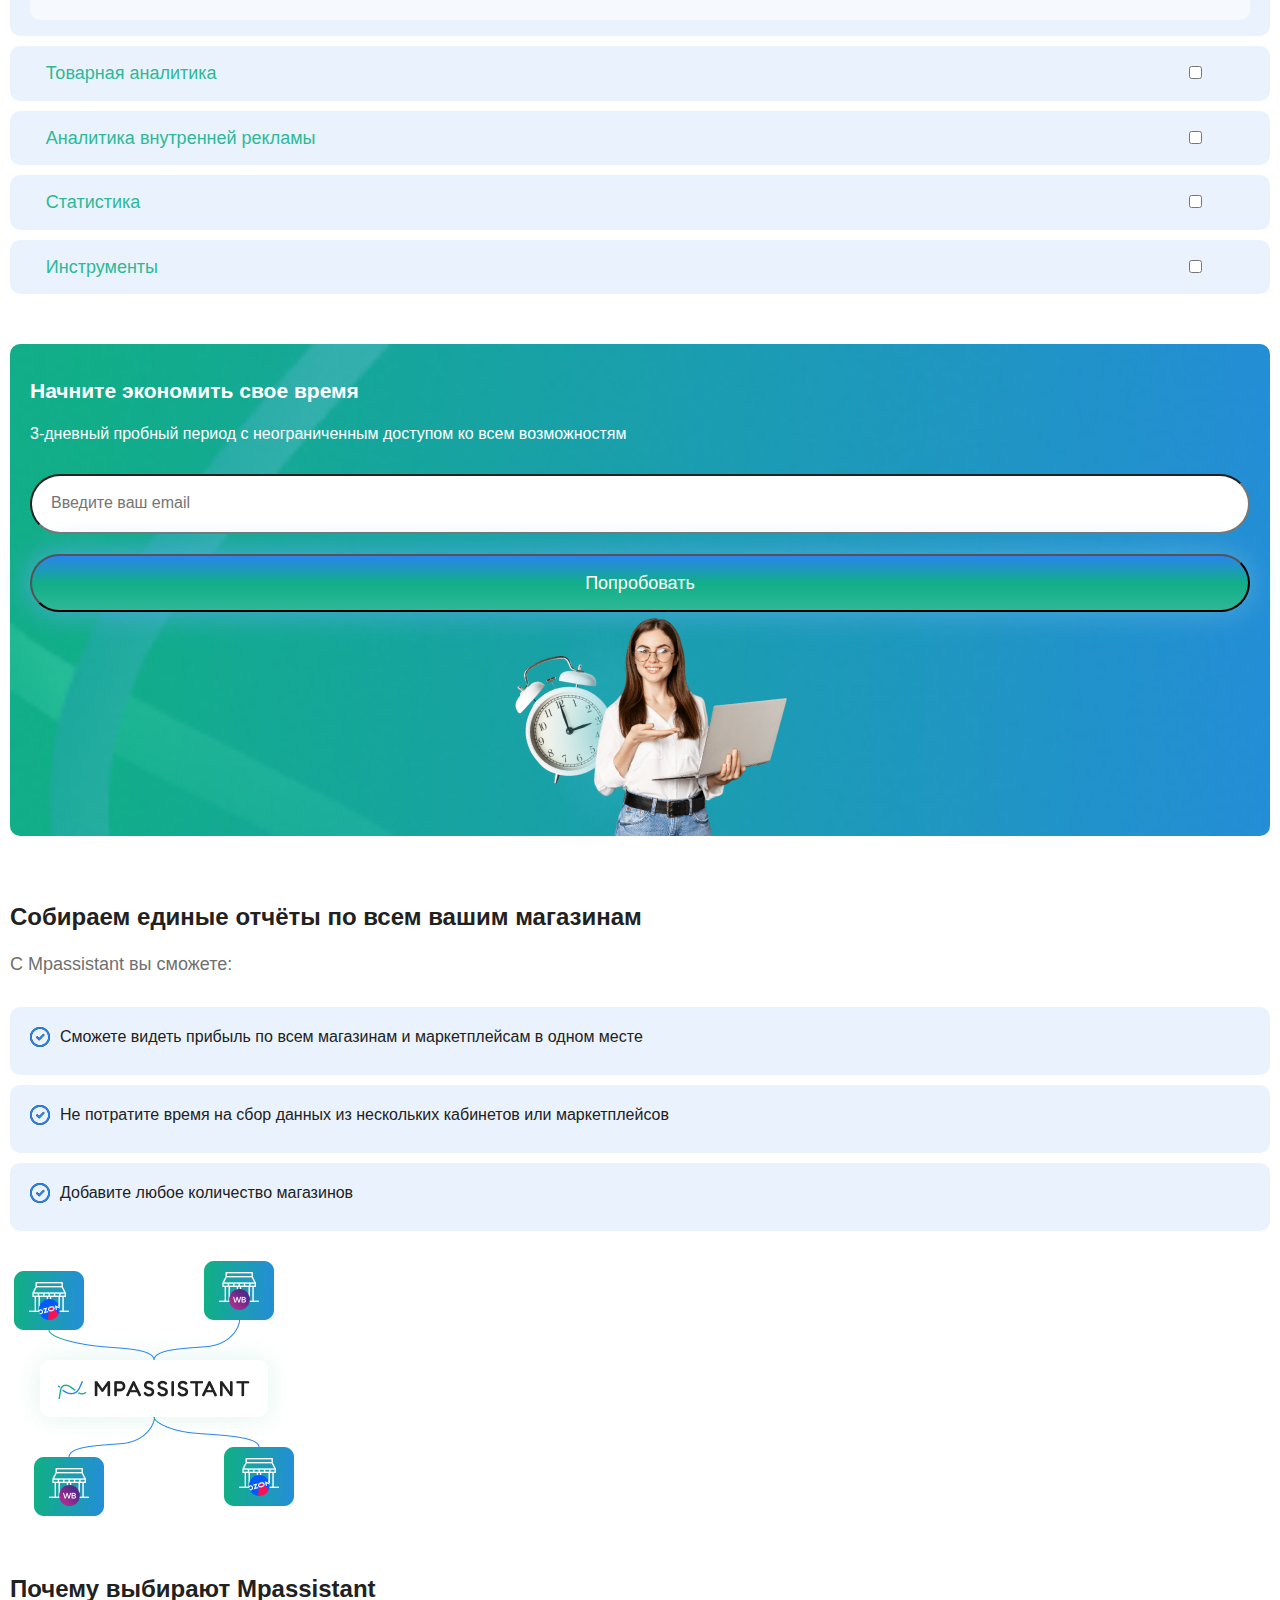
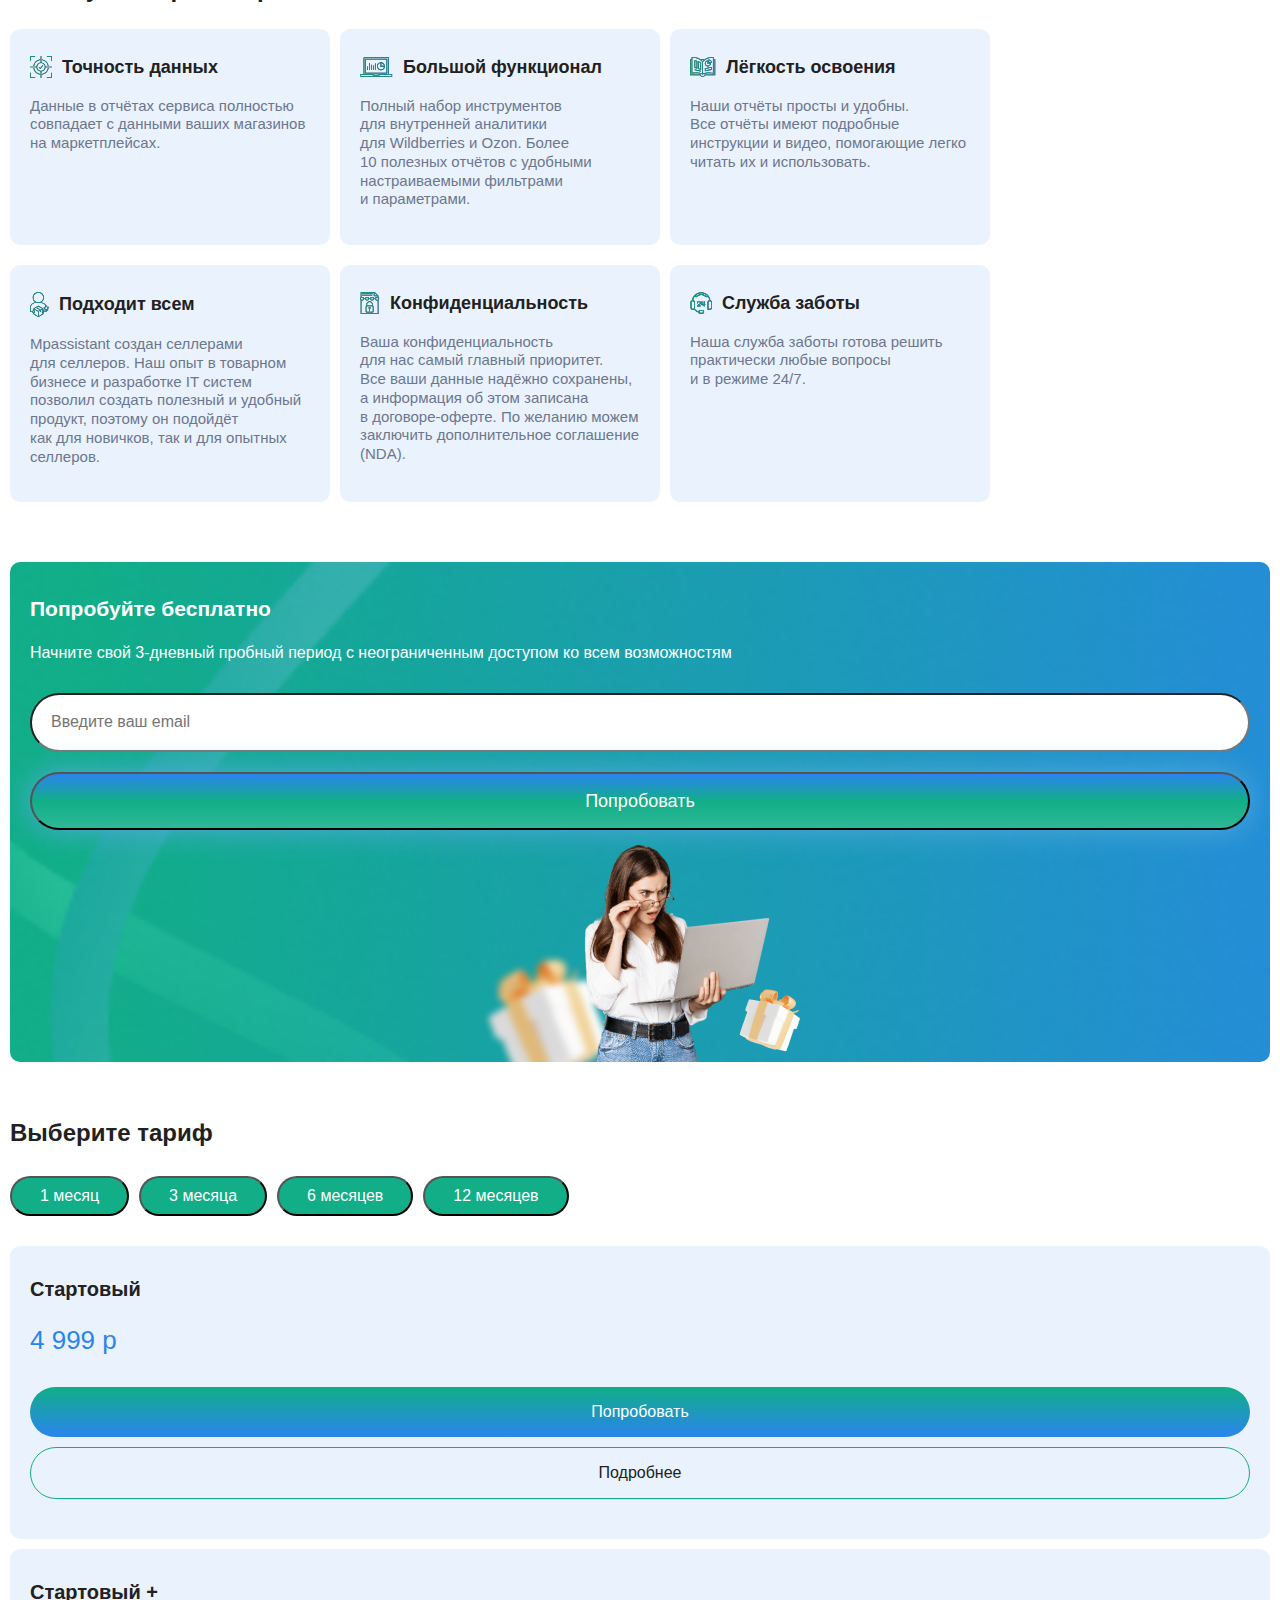
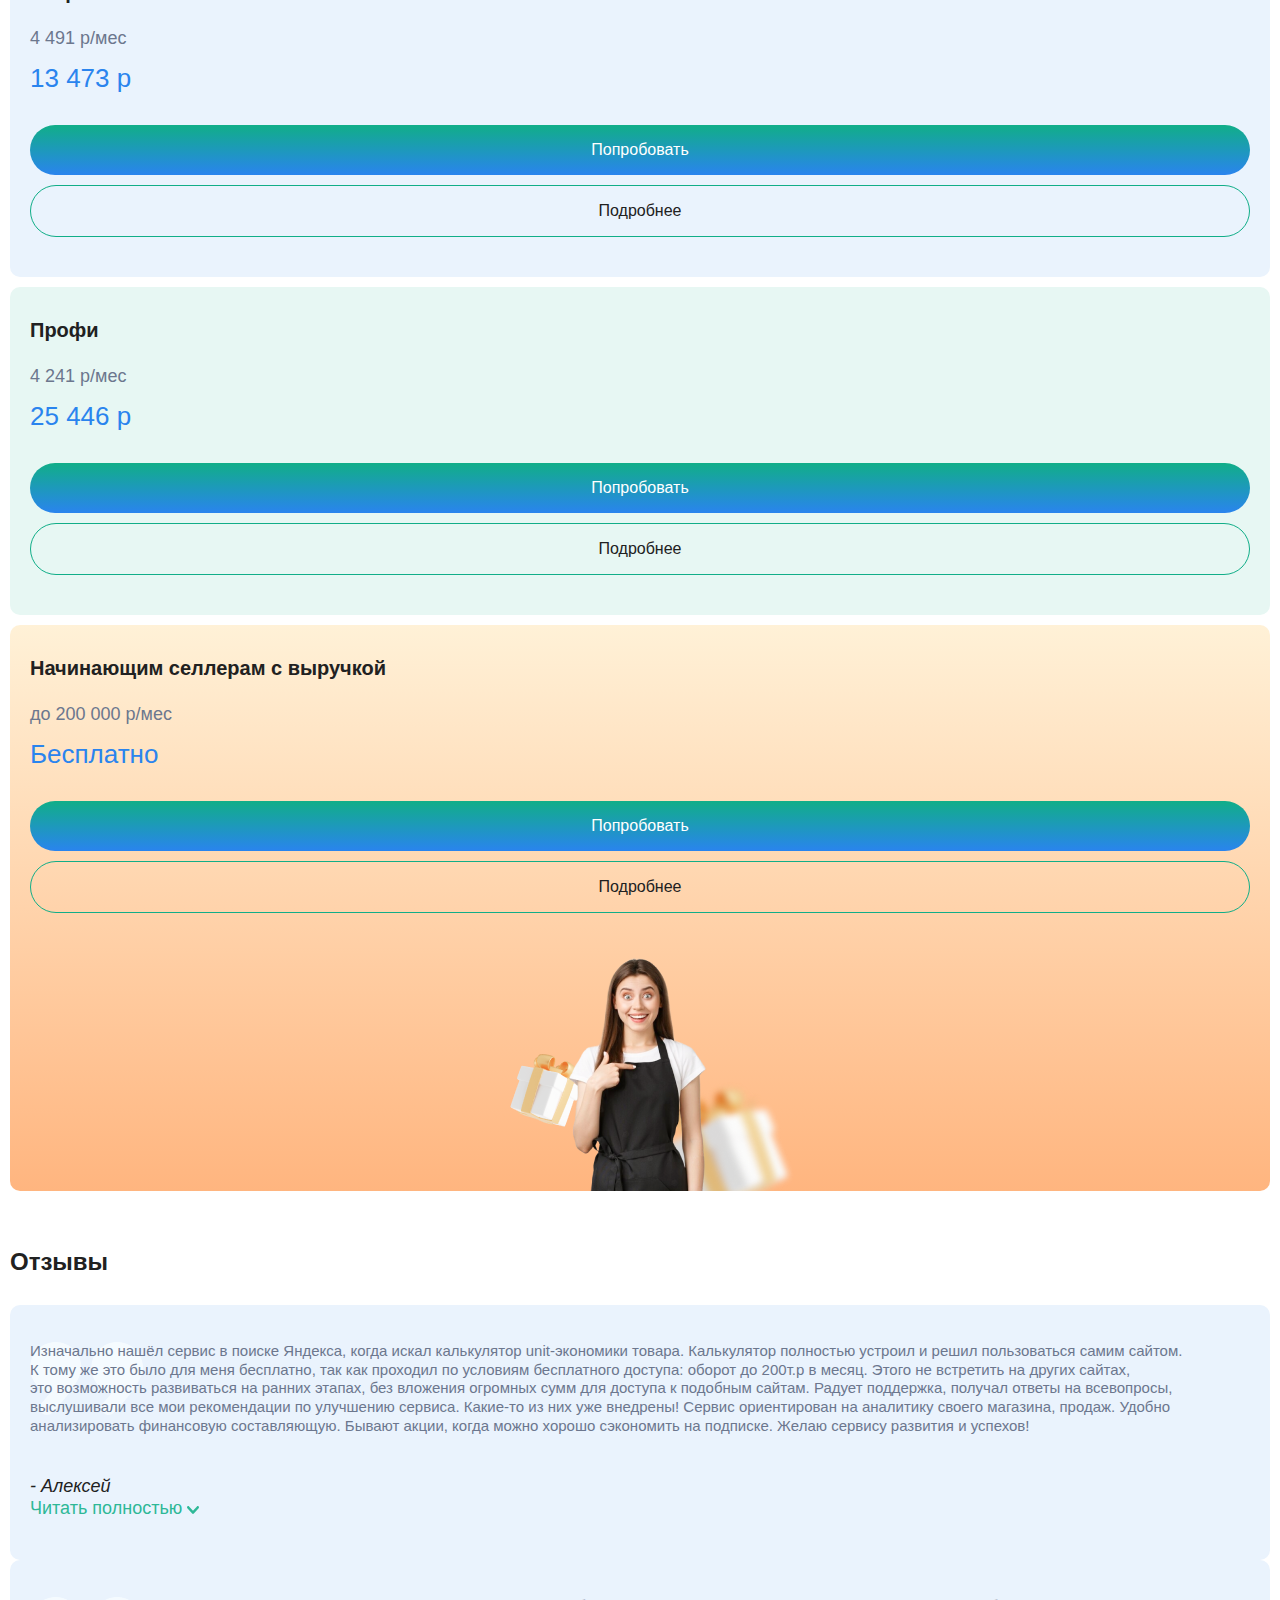
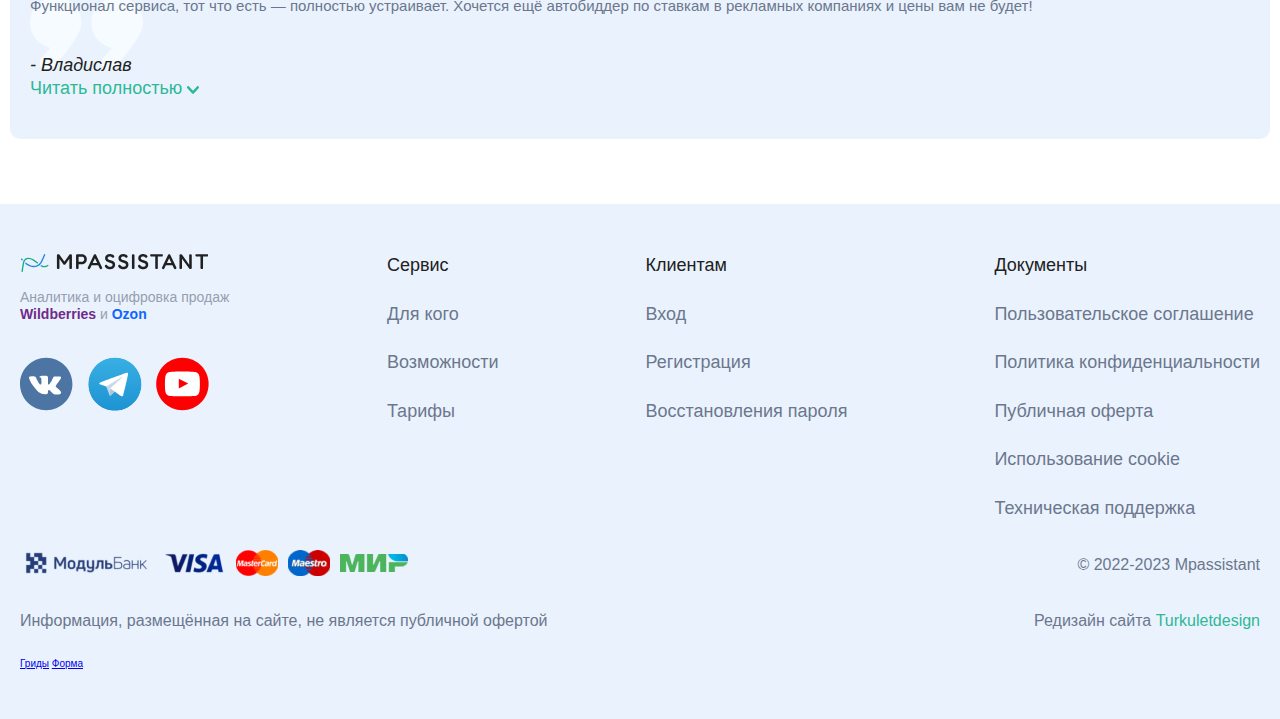
==== commit 00ef3fb8: "Правки бэма" ====
--- a/index.html
+++ b/index.html
@@ -59,9 +59,9 @@
                             и <span class="hero__title hero__title--blue">финансовый учёт</span>
                             для бизнеса на маркетплейсах
                             <img src="images/small-marketplaces-logos.png" alt="Логотип Ozon и WB"
-                                class="hero__marketplaces--small">
+                                class="hero__marketplaces hero__marketplaces--small">
                             <img src="images/big-marketplaces-logos.png" alt="Логотип Ozon и WB"
-                                class="hero__marketplaces--big">
+                                class="hero__marketplaces hero__marketplaces--big">
                         </h2>
                         <p class="hero__text">
                             Увеличивай прибыль, автоматизируй рутину
@@ -146,8 +146,8 @@
                                     <p class="details__text">Учёт самовыкупов</p>
                                 </li>
                             </ul>
-                            <img src="images/capabilities-1.jpg" alt="Таблица статистики операций" class="details__img--small">
-                            <img src="images/capabilities-2.jpg" alt="Таблица статистики операций" class="details__img--big">
+                            <img src="images/capabilities-1.jpg" alt="Таблица статистики операций" class="details__img details__img--small">
+                            <img src="images/capabilities-2.jpg" alt="Таблица статистики операций" class="details__img details__img--big">
                             <button type="submit" class="details__button">Попробовать бесплатно</button>
                         </div>
                     </li>
@@ -319,34 +319,34 @@
                     </li>
                     </li>
                 </ul>
-                <ul class="month__price">
-                    <li class="list__price price">
-                        <h3 class="price__subtitle">Стартовый</h3>
-                        <p class="price__text price__text--blue">4 999 р</p>
-                        <a href="" class="price__link price__link--try">Попробовать</a>
-                        <a href="" class="price__link price__link--detail">Подробнее</a>
-                    </li>
-                    <li class="list__price price">
-                        <h3 class="price__subtitle">Стартовый +</h3>
-                        <p class="price__text price__text--grey">4 491 р/мес</p>
-                        <p class="price__text price__text--blue">13 473 р</p>
-                        <a href="" class="price__link price__link--try">Попробовать</a>
-                        <a href="" class="price__link price__link--detail">Подробнее</a>
-                    </li>
-                    <li class="list__price list__price--pro price">
-                        <h3 class="price__subtitle">Профи</h3>
-                        <p class="price__text price__text--grey">4 241 р/мес</p>
-                        <p class="price__text price__text--blue">25 446 р</p>
-                        <a href="" class="price__link price__link--try">Попробовать</a>
-                        <a href="" class="price__link price__link--detail">Подробнее</a>
-                    </li>
-                    <li class="list__price list__price--seller price">
-                        <h3 class="price__subtitle">Начинающим селлерам с выручкой</h3>
-                        <p class="price__text price__text--grey">до 200 000 р/мес</p>
-                        <p class="price__text price__text--blue">Бесплатно</p>
-                        <a href="" class="price__link price__link--try">Попробовать</a>
-                        <a href="" class="price__link price__link--detail">Подробнее</a>
-                        <div class="price__images images">
+                <ul class="subscribe__price">
+                    <li class="subscribe__card card">
+                        <h3 class="card__subtitle">Стартовый</h3>
+                        <p class="card__text card__text--blue">4 999 р</p>
+                        <a href="" class="card__link card__link--try">Попробовать</a>
+                        <a href="" class="card__link card__link--detail">Подробнее</a>
+                    </li>
+                    <li class="subscribe__card card">
+                        <h3 class="card__subtitle">Стартовый +</h3>
+                        <p class="card__text card__text--grey">4 491 р/мес</p>
+                        <p class="card__text card__text--blue">13 473 р</p>
+                        <a href="" class="card__link card__link--try">Попробовать</a>
+                        <a href="" class="card__link card__link--detail">Подробнее</a>
+                    </li>
+                    <li class="subscribe__card subscribe__card--pro card">
+                        <h3 class="card__subtitle">Профи</h3>
+                        <p class="card__text card__text--grey">4 241 р/мес</p>
+                        <p class="card__text card__text--blue">25 446 р</p>
+                        <a href="" class="card__link card__link--try">Попробовать</a>
+                        <a href="" class="card__link card__link--detail">Подробнее</a>
+                    </li>
+                    <li class="subscribe__card subscribe__card--seller card">
+                        <h3 class="card__subtitle">Начинающим селлерам с выручкой</h3>
+                        <p class="card__text card__text--grey">до 200 000 р/мес</p>
+                        <p class="card__text card__text--blue">Бесплатно</p>
+                        <a href="" class="card__link card__link--try">Попробовать</a>
+                        <a href="" class="card__link card__link--detail">Подробнее</a>
+                        <div class="card__images images">
                             <img src="images/women4.png" alt="Женщина на фоне подарков" class="images__img">
                         </div>
                     </li>
--- a/styles.css
+++ b/styles.css
@@ -632,12 +632,12 @@
     padding: 0.8rem 2.8rem;
 }
 
-.month__price {
+.subscribe__card {
     list-style-type: none;
 
 }
 
-.list__price {
+.subscribe__card {
     border-radius: 10px;
     background-color: var(--eighth-color);
     width: 100%;
@@ -645,11 +645,11 @@
     margin-bottom: 1rem;
 }
 
-.list__price--pro {
+.subscribe__card--pro {
     background-color: #E7F7F3;
 }
 
-.list__price--seller {
+.subscribe__card--seller {
     background: linear-gradient(#FFF1D7, #FFB57F);
     padding: 3.1rem 2rem 0rem 2rem;
 }
@@ -658,7 +658,7 @@
     position: relative;
     left: 61.5%;
 } */
-.price__images {
+.card__images {
     display: flex;
     align-items: center;
     justify-content: center;
@@ -667,7 +667,7 @@
 /* .images__img{
 
 } */
-.price__subtitle {
+.card__subtitle {
     font-size: 2rem;
     font-weight: bolder;
     line-height: 125%;
@@ -677,7 +677,7 @@
     margin-bottom: 2.2rem;
 }
 
-.price__text--grey {
+.card__text--grey {
     font-size: 1.8rem;
     font-weight: normal;
     line-height: 125%;
@@ -687,7 +687,7 @@
     margin-bottom: 1.3rem;
 }
 
-.price__text--blue {
+.card__text--blue {
     font-size: 2.6rem;
     font-weight: normal;
     line-height: 125%;
@@ -697,7 +697,7 @@
     margin-bottom: 3rem;
 }
 
-.price__link--try {
+.card__link--try {
     display: block;
     font-size: 1.6rem;
     font-weight: normal;
@@ -712,7 +712,7 @@
     margin-bottom: 1rem;
 }
 
-.price__link--detail {
+.card__link--detail {
     display: block;
     font-size: 1.6rem;
     font-weight: normal;
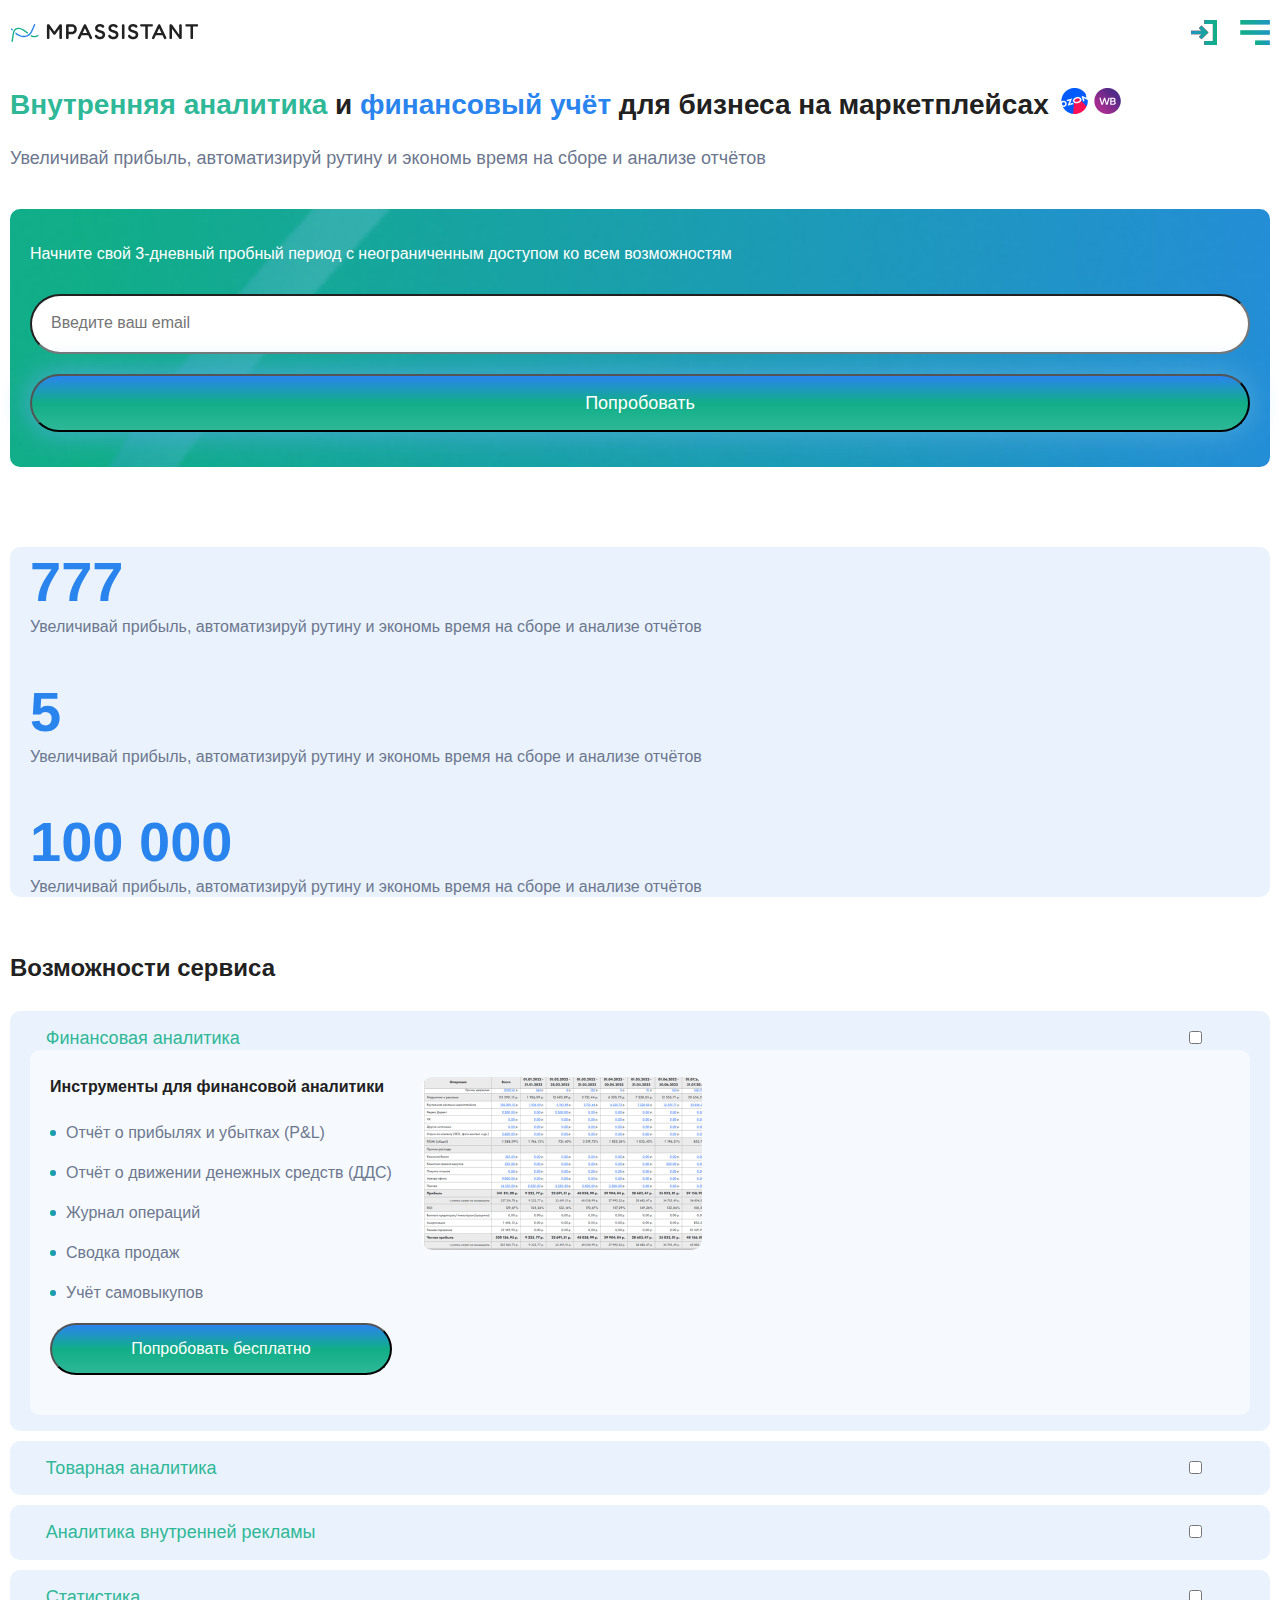
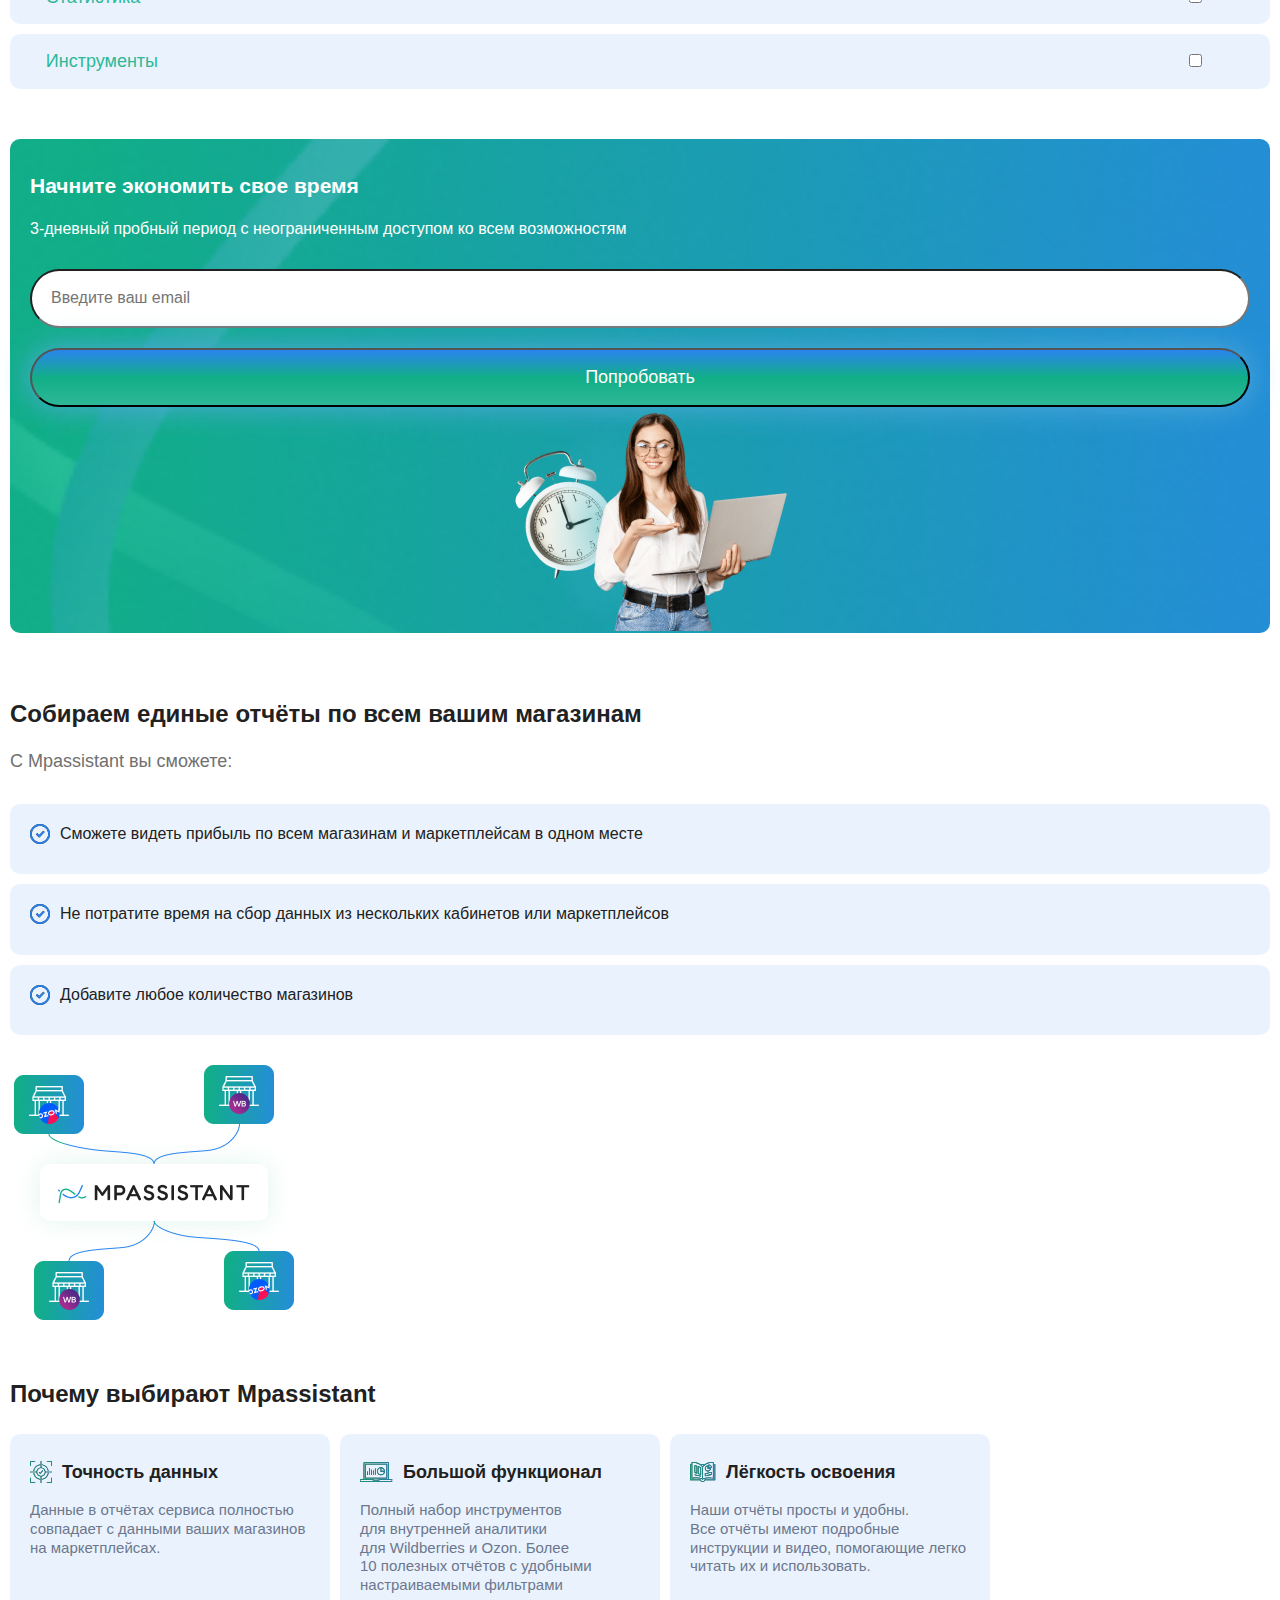
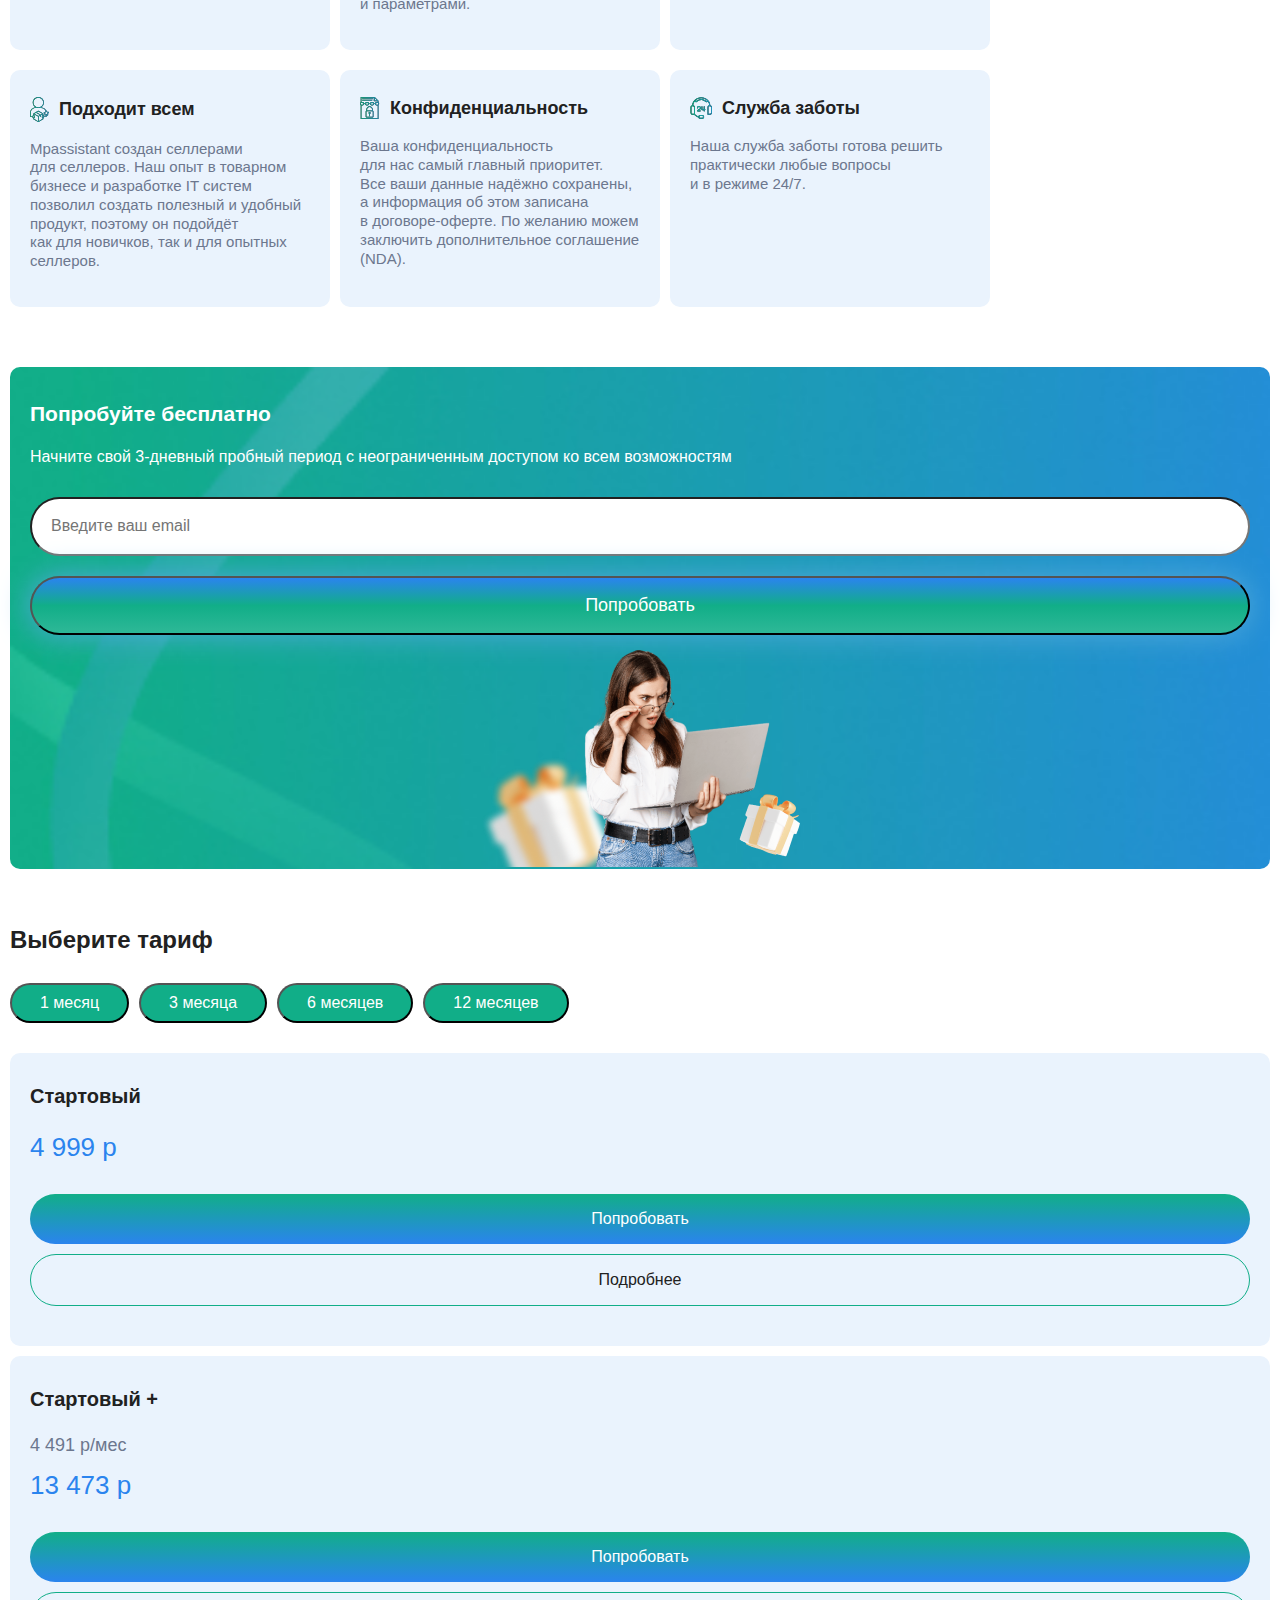
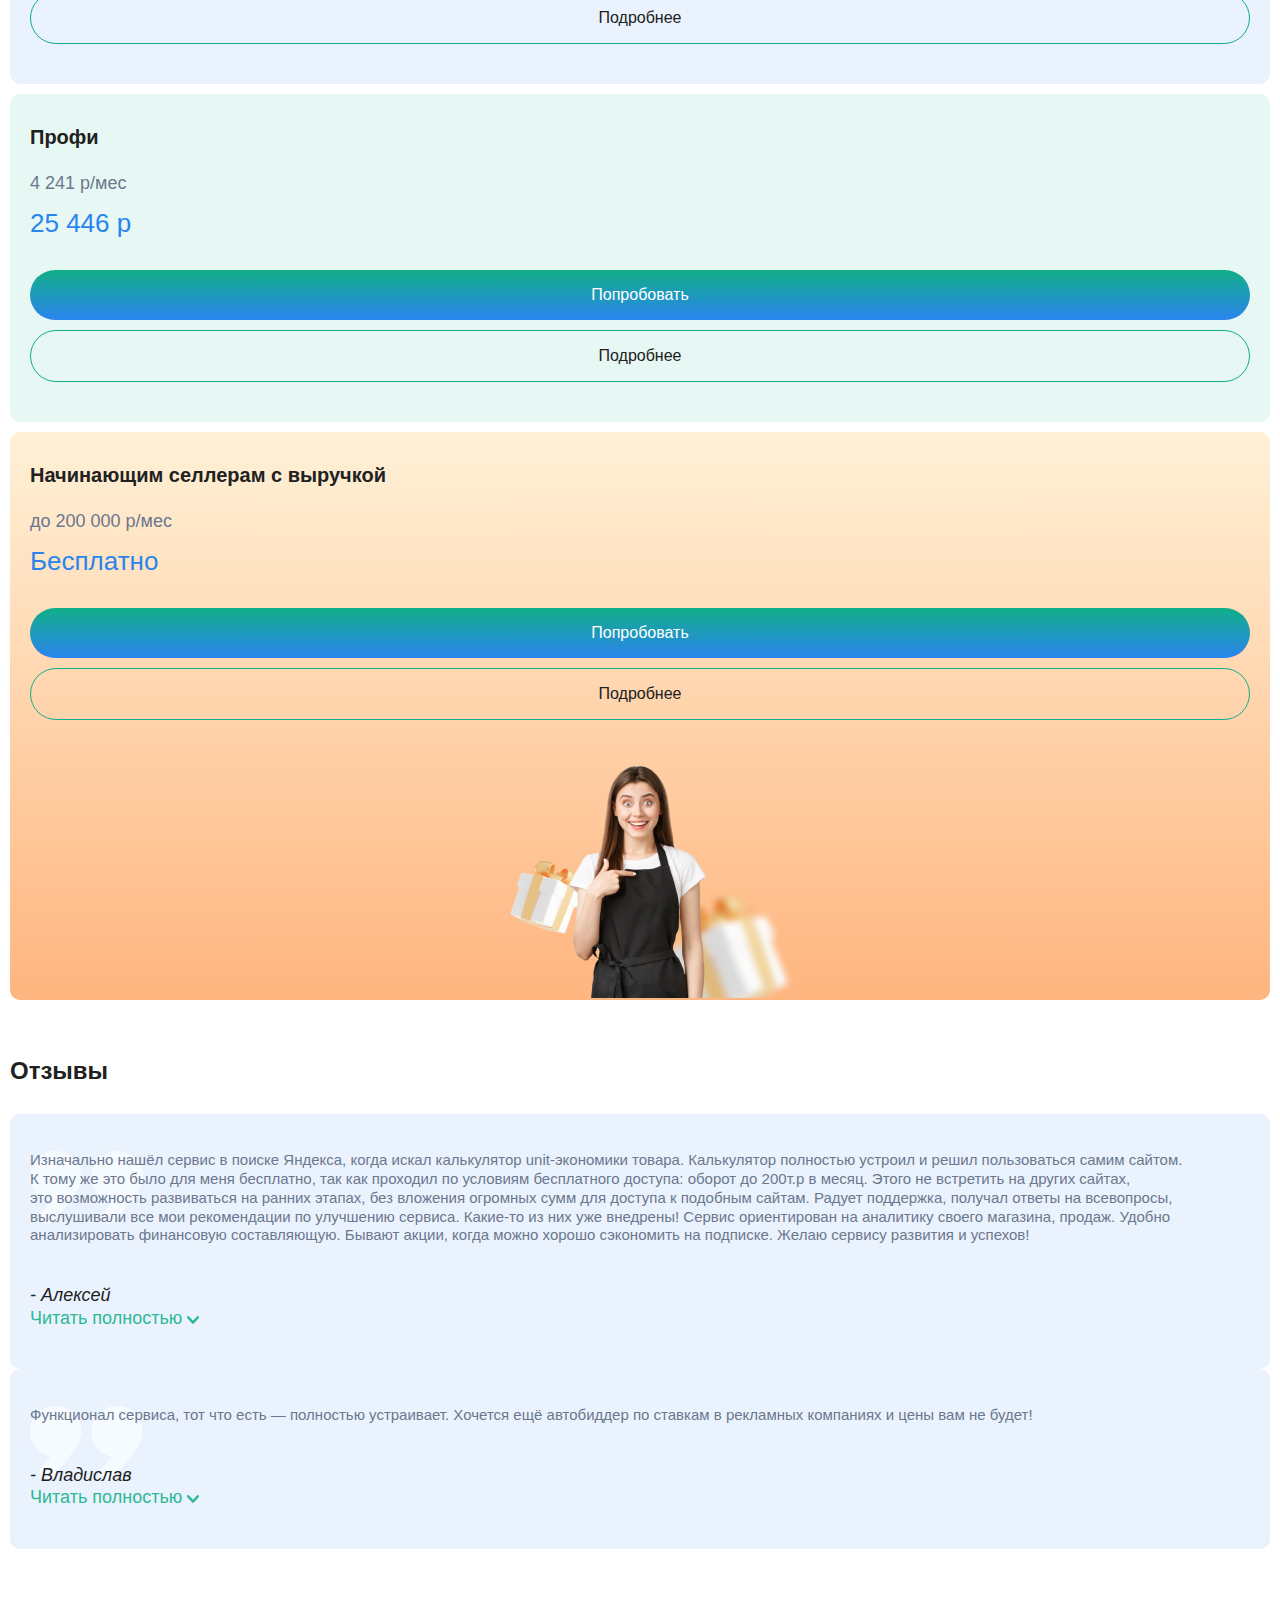
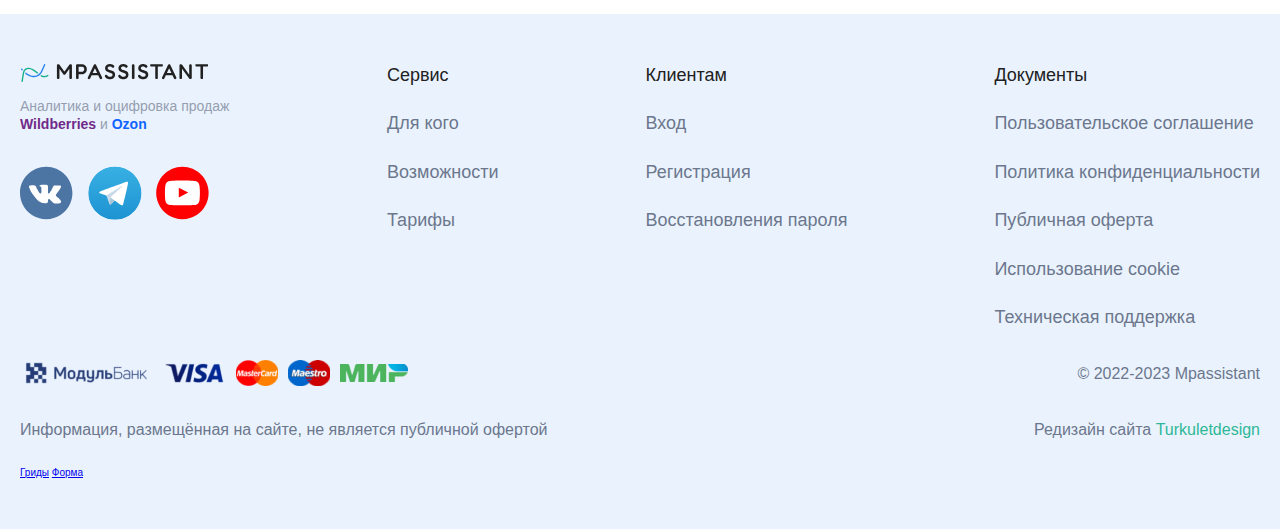
==== commit e4f583fb: "Закончила половину десктопа" ====
--- a/index.html
+++ b/index.html
@@ -123,32 +123,39 @@
                         <input type="checkbox" class="analytics__checkbox">
                         <label class="analytics__subtitle">Финансовая аналитика</label>
                         <div class="analytics__details details">
-                            <h3 class="details__subtitle">Инструменты для финансовой аналитики</h3>
-                            <ul class="details__tools">
-                                <li class="details__item">
-                                    <img src="images/circle.svg" alt="Декорация списка" class="details__ellipse">
-                                    <p class="details__text">Отчёт о прибылях и убытках (P&L)</p>
-                                </li>
-                                <li class="details__item">
-                                    <img src="images/circle.svg" alt="Декорация списка" class="details__ellipse">
-                                    <p class="details__text">Отчёт о движении денежных средств (ДДС)</p>
-                                </li>
-                                <li class="details__item">
-                                    <img src="images/circle.svg" alt="Декорация списка" class="details__ellipse">
-                                    <p class="details__text">Журнал операций</p>
-                                </li>
-                                <li class="details__item">
-                                    <img src="images/circle.svg" alt="Декорация списка" class="details__ellipse">
-                                    <p class="details__text">Сводка продаж</p>
-                                </li>
-                                <li class="details__item">
-                                    <img src="images/circle.svg" alt="Декорация списка" class="details__ellipse">
-                                    <p class="details__text">Учёт самовыкупов</p>
-                                </li>
-                            </ul>
-                            <img src="images/capabilities-1.jpg" alt="Таблица статистики операций" class="details__img details__img--small">
-                            <img src="images/capabilities-2.jpg" alt="Таблица статистики операций" class="details__img details__img--big">
-                            <button type="submit" class="details__button">Попробовать бесплатно</button>
+                            <div class="details__flex1">
+                                <h3 class="details__subtitle">Инструменты для финансовой аналитики</h3>
+                                <ul class="details__tools">
+                                    <li class="details__item">
+                                        <img src="images/circle.svg" alt="Декорация списка" class="details__ellipse">
+                                        <p class="details__text">Отчёт о прибылях и убытках (P&L)</p>
+                                    </li>
+                                    <li class="details__item">
+                                        <img src="images/circle.svg" alt="Декорация списка" class="details__ellipse">
+                                        <p class="details__text">Отчёт о движении денежных средств (ДДС)</p>
+                                    </li>
+                                    <li class="details__item">
+                                        <img src="images/circle.svg" alt="Декорация списка" class="details__ellipse">
+                                        <p class="details__text">Журнал операций</p>
+                                    </li>
+                                    <li class="details__item">
+                                        <img src="images/circle.svg" alt="Декорация списка" class="details__ellipse">
+                                        <p class="details__text">Сводка продаж</p>
+                                    </li>
+                                    <li class="details__item">
+                                        <img src="images/circle.svg" alt="Декорация списка" class="details__ellipse">
+                                        <p class="details__text">Учёт самовыкупов</p>
+                                    </li>
+                                </ul>
+                                <button type="submit" class="details__button">Попробовать бесплатно</button>
+                            </div>
+                            <div class="details__flex2">
+                                <picture class="details__images">
+                                    <source srcset="images/capabilities-2.jpg" class="details__img" media="(min-width: 1667px)">
+                                    <source srcset="images/capabilities-1.jpg" class="details__img">
+                                    <img src="images/capabilities-1.jpg" alt="Таблица статистики операций" class="details__img">
+                                </picture> 
+                            </div>
                         </div>
                     </li>
                     <li class="analytics__item">
@@ -169,21 +176,27 @@
                     </li>
                 </ul>
                 <div class="features__feedback feedback">
-                    <h2 class="feedback__title">Начните экономить свое время</h2>
-                    <p class="feedback__text">
-                        3-дневный пробный период
-                        с неограниченным доступом ко всем возможностям
-                    </p>
-                    <form class="feedback__form" action="//httpbin.org/post" method="post">
-                        <label class="feedback__label">
-                            <span class="visually-hidden">Введите ваш email</span>
-                            <input type="email" name="email" class="feedback__input" placeholder="Введите ваш email"
-                                required>
-                        </label>
-                        <button type="submit" class="feedback__button feedback__button--submit">Попробовать</button>
-                    </form>
+                    <div class="feedback__flex1">
+                        <h2 class="feedback__title">Начните экономить свое время</h2>
+                        <p class="feedback__text">
+                            3-дневный пробный период
+                            с неограниченным доступом ко всем возможностям
+                        </p>
+                        <form class="feedback__form" action="//httpbin.org/post" method="post">
+                            <label class="feedback__label">
+                                <span class="visually-hidden">Введите ваш email</span>
+                                <input type="email" name="email" class="feedback__input" placeholder="Введите ваш email"
+                                    required>
+                            </label>
+                            <button type="submit" class="feedback__button feedback__button--submit">Попробовать</button>
+                        </form>
+                    </div>
                     <div class="feedback__images images">
-                        <img src="images/women1.png" alt="Женщина с ноутбуком, на фоне часов" class="images__img-clock">
+                        <picture class="images__women">
+                            <source srcset="images/women1.1.png" class="images__img-clock" media="(min-width: 1667px)">
+                            <source srcset="images/women1.png" class="images__img-clock">
+                            <img src="images/women1.png" alt="Женщина с ноутбуком, на фоне часов" class="images__img-clock">
+                        </picture> 
                     </div>
                 </div>
             </div>
@@ -191,30 +204,46 @@
 
         <section class="info">
             <div class="info__wrapper">
-                <h2 class="info__title">Собираем единые отчёты по всем вашим магазинам</h2>
-                <p class="info__text">C Mpassistant вы сможете:</p>
-                <ul class="info__offer offer">
-                    <li class="offer__item">
-                        <img src="images/vector.svg" alt="Чекбокс" class="offer__img">
-                        <p class="offer__text">Сможете видеть прибыль по всем магазинам и маркетплейсам в одном месте
-                        </p>
-                    </li>
-                    <li class="offer__item">
-                        <img src="images/vector.svg" alt="Чекбокс" class="offer__img">
-                        <p class="offer__text">Не потратите время на сбор данных из нескольких кабинетов
-                            или маркетплейсов</p>
-                    </li>
-                    <li class="offer__item">
-                        <img src="images/vector.svg" alt="Чекбокс" class="offer__img">
-                        <p class="offer__text">Добавите любое количество магазинов</p>
-                    </li>
-                </ul>
-                <picture class="info__images">
-                    <source srcset="images/info1.png" class="info__img" media="(min-width: 1667px)">
-                    <source srcset="images/info.png" class="info__img">
-                    <img src="images/info.png" alt="Mpassistant собирает отчеты по маркетплейсам Ozon и Widberries"
-                    class="info__img">
-                </picture>
+                <div class="info__flex1">
+                    <h2 class="info__title">Собираем единые отчёты по всем вашим магазинам</h2>
+                    <p class="info__text">C Mpassistant вы сможете:</p>
+                    <ul class="info__offer offer">
+                        <li class="offer__item">
+                            <picture class="offer__images">
+                                <source srcset="images/vector1.svg" class="offer__img" media="(min-width: 1667px)">
+                                <source srcset="images/vector.svg" class="offer__img">
+                                <img src="images/vector.svg" alt="Чекбокс" class="offer__img">
+                            </picture> 
+                            <p class="offer__text">Сможете видеть прибыль по всем магазинам и маркетплейсам в одном месте
+                            </p>
+                        </li>
+                        <li class="offer__item">
+                            <picture class="offer__images">
+                                <source srcset="images/vector1.svg" class="offer__img" media="(min-width: 1667px)">
+                                <source srcset="images/vector.svg" class="offer__img">
+                                <img src="images/vector.svg" alt="Чекбокс" class="offer__img">
+                            </picture> 
+                            <p class="offer__text">Не потратите время на сбор данных из нескольких кабинетов
+                                или маркетплейсов</p>
+                        </li>
+                        <li class="offer__item">
+                            <picture class="offer__images">
+                                <source srcset="images/vector1.svg" class="offer__img" media="(min-width: 1667px)">
+                                <source srcset="images/vector.svg" class="offer__img">
+                                <img src="images/vector.svg" alt="Чекбокс" class="offer__img">
+                            </picture> 
+                            <p class="offer__text">Добавите любое количество магазинов</p>
+                        </li>
+                    </ul>
+                </div>
+                <div class="info__images">
+                    <picture class="info__images">
+                        <source srcset="images/info1.png" class="info__img" media="(min-width: 1667px)">
+                        <source srcset="images/info.png" class="info__img">
+                        <img src="images/info.png" alt="Mpassistant собирает отчеты по маркетплейсам Ozon и Widberries"
+                        class="info__img">
+                    </picture>
+                </div>
             </div>
         </section>
 
@@ -281,22 +310,28 @@
                     </li>
                 </ul>
                 <div class="about__feedback feedback">
-                    <h2 class="feedback__title">Попробуйте бесплатно</h2>
-                    <p class="feedback__text">
-                        Начните свой 3-дневный пробный период
-                        с неограниченным доступом ко всем возможностям
-                    </p>
-                    <form class="feedback__form" action="//httpbin.org/post" method="post">
-                        <label class="feedback__label">
-                            <span class="visually-hidden">Введите ваш email</span>
-                            <input type="email" name="email" class="feedback__input" placeholder="Введите ваш email"
-                                required>
-                        </label>
-                        <button type="submit" class="feedback__button feedback__button--submit">Попробовать</button>
-                    </form>
+                    <div class="feedback__flex1">
+                        <h2 class="feedback__title">Попробуйте бесплатно</h2>
+                        <p class="feedback__text">
+                            Начните свой 3-дневный пробный период
+                            с неограниченным доступом ко всем возможностям
+                        </p>
+                        <form class="feedback__form" action="//httpbin.org/post" method="post">
+                            <label class="feedback__label">
+                                <span class="visually-hidden">Введите ваш email</span>
+                                <input type="email" name="email" class="feedback__input" placeholder="Введите ваш email"
+                                    required>
+                            </label>
+                            <button type="submit" class="feedback__button feedback__button--submit">Попробовать</button>
+                        </form>
+                    </div>
                     <div class="feedback__images images">
-                        <img src="images/women2.png" alt="Женщина с ноутбуком, на фоне подарков"
+                        <picture class="images__women">
+                            <source srcset="images/women2.2.png" class="images__img-gift" media="(min-width: 1667px)">
+                            <source srcset="images/women2.png" class="images__img-gift">
+                            <img src="images/women2.png" alt="Женщина с ноутбуком, на фоне подарков"
                             class="images__img-gift">
+                        </picture> 
                     </div>
                 </div>
             </div>
@@ -347,7 +382,11 @@
                         <a href="" class="card__link card__link--try">Попробовать</a>
                         <a href="" class="card__link card__link--detail">Подробнее</a>
                         <div class="card__images images">
-                            <img src="images/women4.png" alt="Женщина на фоне подарков" class="images__img">
+                            <picture class="images__women">
+                                <source srcset="images/women4.4.png" class="images__img" media="(min-width: 1667px)">
+                                <source srcset="images/women4.png" class="images__img">
+                                <img src="images/women4.png" alt="Женщина на фоне подарков" class="images__img">
+                            </picture> 
                         </div>
                     </li>
                 </ul>
--- a/styles.css
+++ b/styles.css
@@ -364,6 +364,8 @@
 }
 
 .analytics__details {
+    display: flex;
+    gap: 3rem;
     border-radius: 10px;
     background-color: #F6FAFF;
     width: 100%;
@@ -1054,9 +1056,6 @@
     .hero__dimg {
         display: none;
     }
-    .details__img--big{
-        display: none;
-    }
 
 }
 
@@ -1128,6 +1127,10 @@
         margin: 0;
         font-size: 2.2rem;
         
+    }
+    .features__wrapper{
+        padding: 0rem 16rem;
+        margin-bottom: 10rem;
     }
     .features__title {
         font-size: 4.6rem;
@@ -1166,42 +1169,73 @@
     .details__text {
         font-size: 2.2rem;
     }
-    
+    .features__feedback{
+        padding: 0rem 4rem;
+        border-radius: 20px;
+        display: flex;
+        justify-content: space-between;
+        align-items: center;
+    }
+
     .details__img {
         border-radius: 10px;
-        margin-bottom: 3rem;
     }
     
     .details__button {
         font-size: 1.8rem;
-        width: 100%;
+        width: 290px;
+        
         padding: 1.4rem;
     }
-    
-    .features__feedback {
-        max-width: 2560px;
-        padding: 3.5rem 2rem 0rem 2rem;
-        margin-bottom: 4rem;
-        background-image: url("images/background-feedback2.jpg");
-        background-color: var(--seventh-color);
-        border-radius: 10px;
-        background-size: cover;
-    }
+    .about__feedback{
+        padding: 0rem 4rem;
+        border-radius: 20px;
+        display: flex;
+        justify-content: space-between;
+        align-items: center;
+    }
+
     
     .feedback__title {
+        font-size: 4.6rem;
+        margin-bottom: 3.3rem;
+    }
+    .feedback__text{
         font-size: 2.1rem;
-        font-weight: bolder;
-        line-height: 115%;
-        text-align: left;
-        color: var(--second-color);
-        margin-bottom: 2.1rem;
-    }
-    
-    .feedback__images {
+        margin-bottom: 4rem;
+    }
+    .feedback__button--submit{
+        font-size: 1.8rem;
+    }
+
+    .info__wrapper {
         display: flex;
         align-items: center;
-        justify-content: center;
-    }
+        justify-content: space-between;
+        gap: 13rem;
+        padding: 0rem 16rem;
+        margin-bottom: 10rem;
+    }
+    .info__title {
+        font-size: 4.6rem;
+        margin-bottom: 4.5rem;
+    }
+    .info__text {
+        font-size: 2.6rem;
+    }
+    .offer__item {
+        padding: 4rem;
+    }
+    .offer__img {
+    }
+    .offer__text {
+        font-size: 2.6rem;
+    }
+    .info__images {
+    }
+    .info__img {
+    }
+
     .footer__flex2{
         flex-direction: row-reverse;
     }
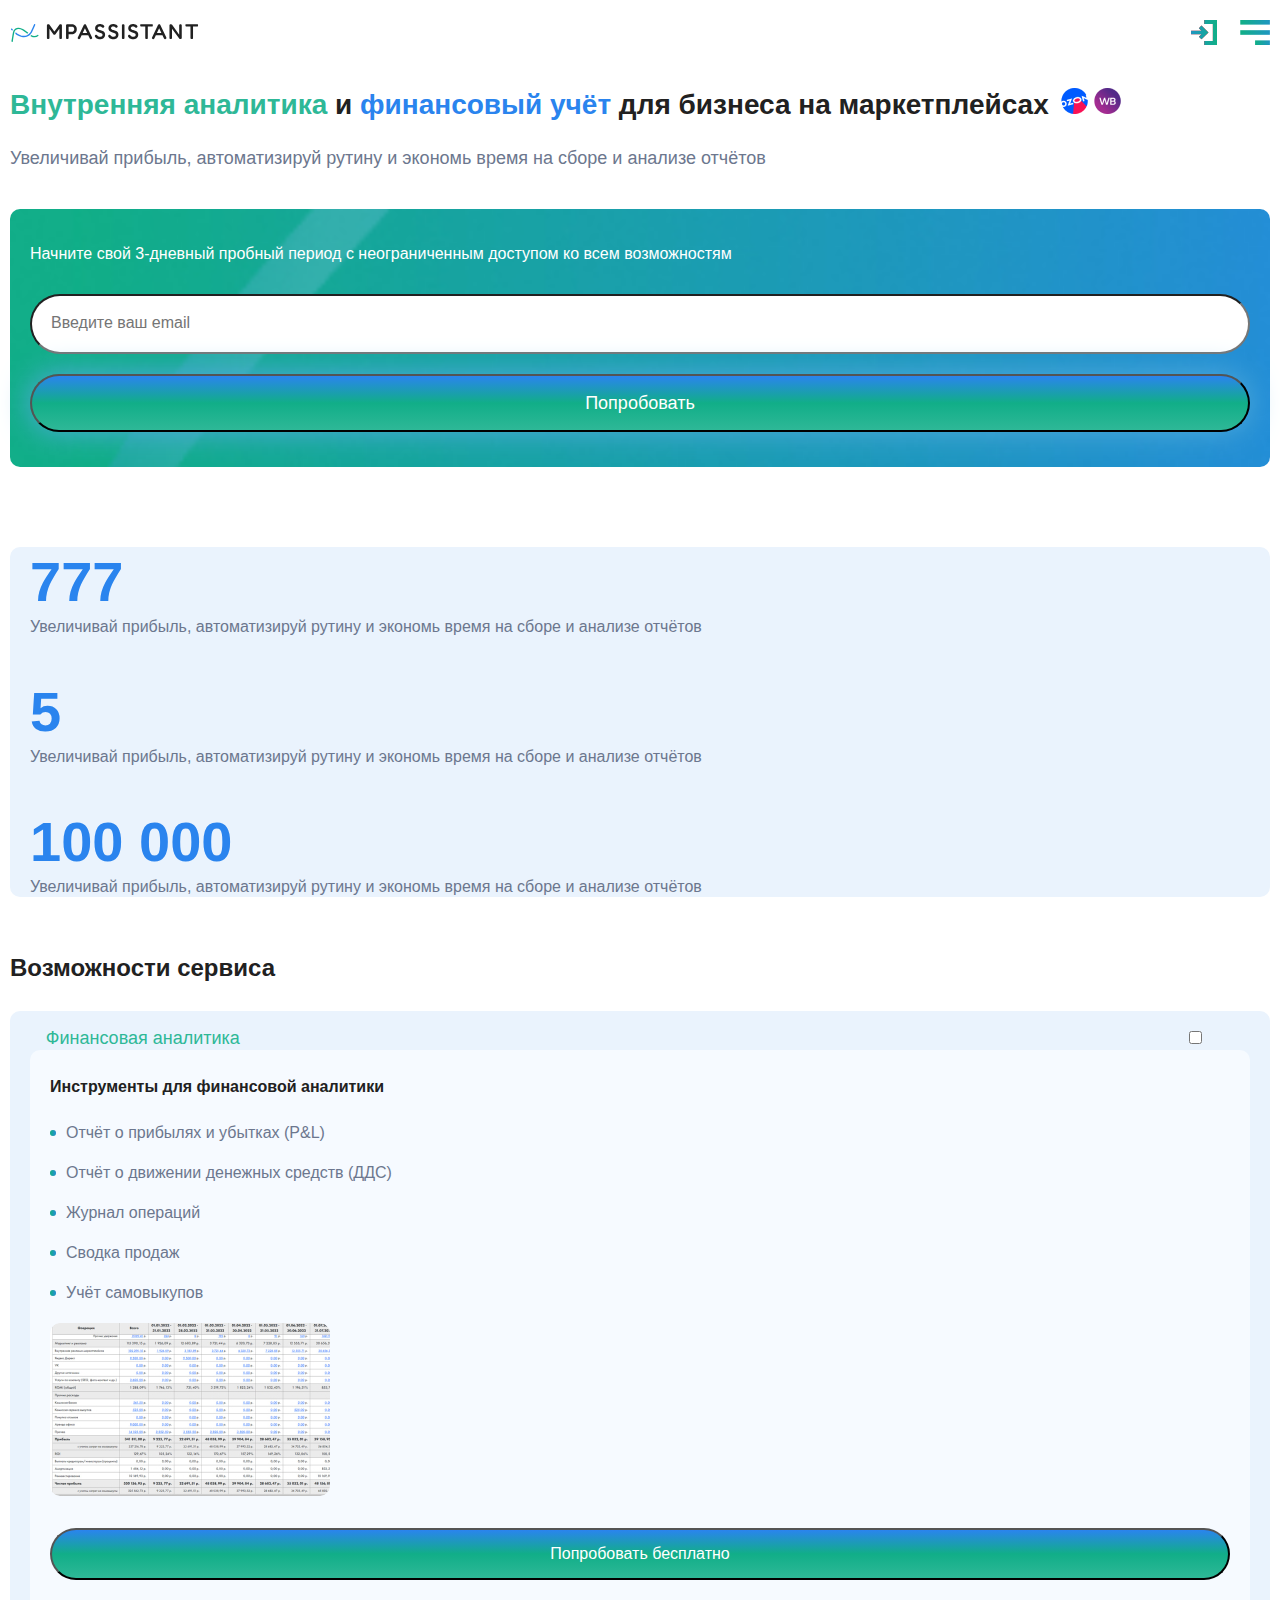
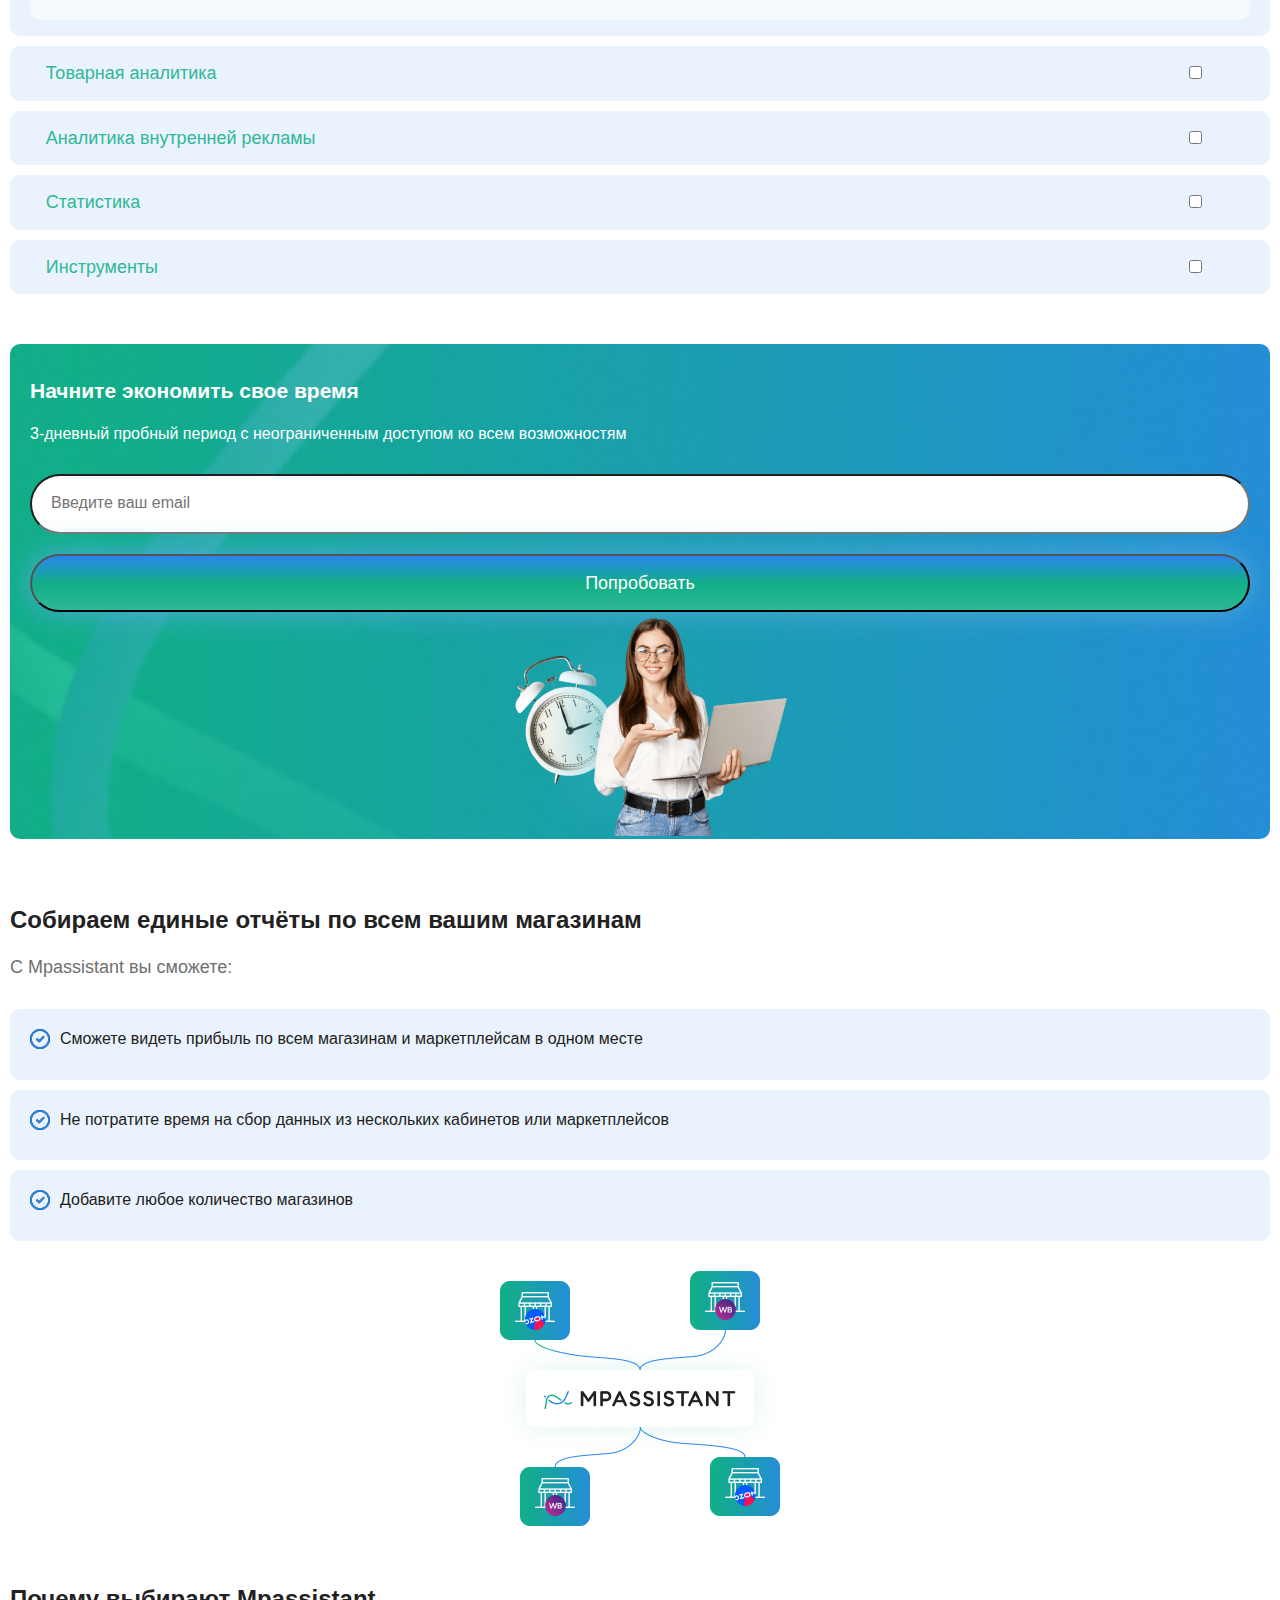
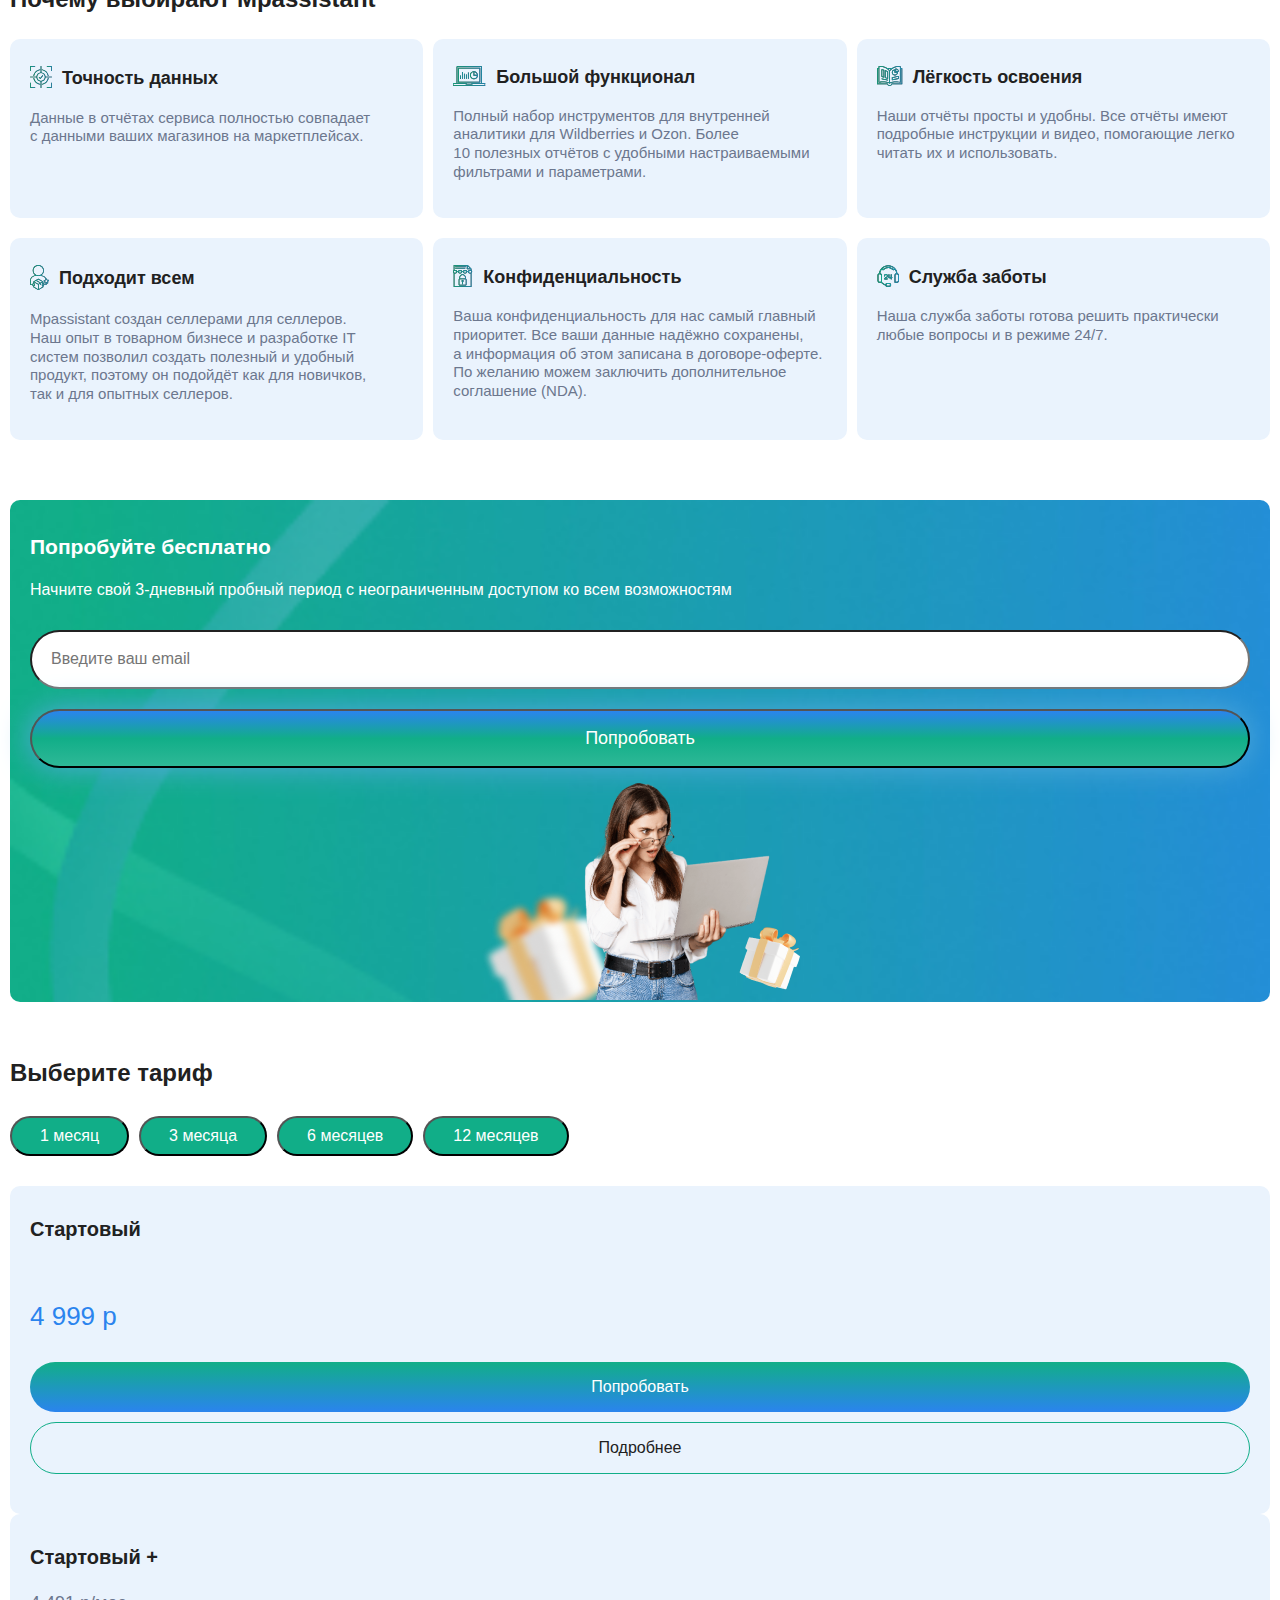
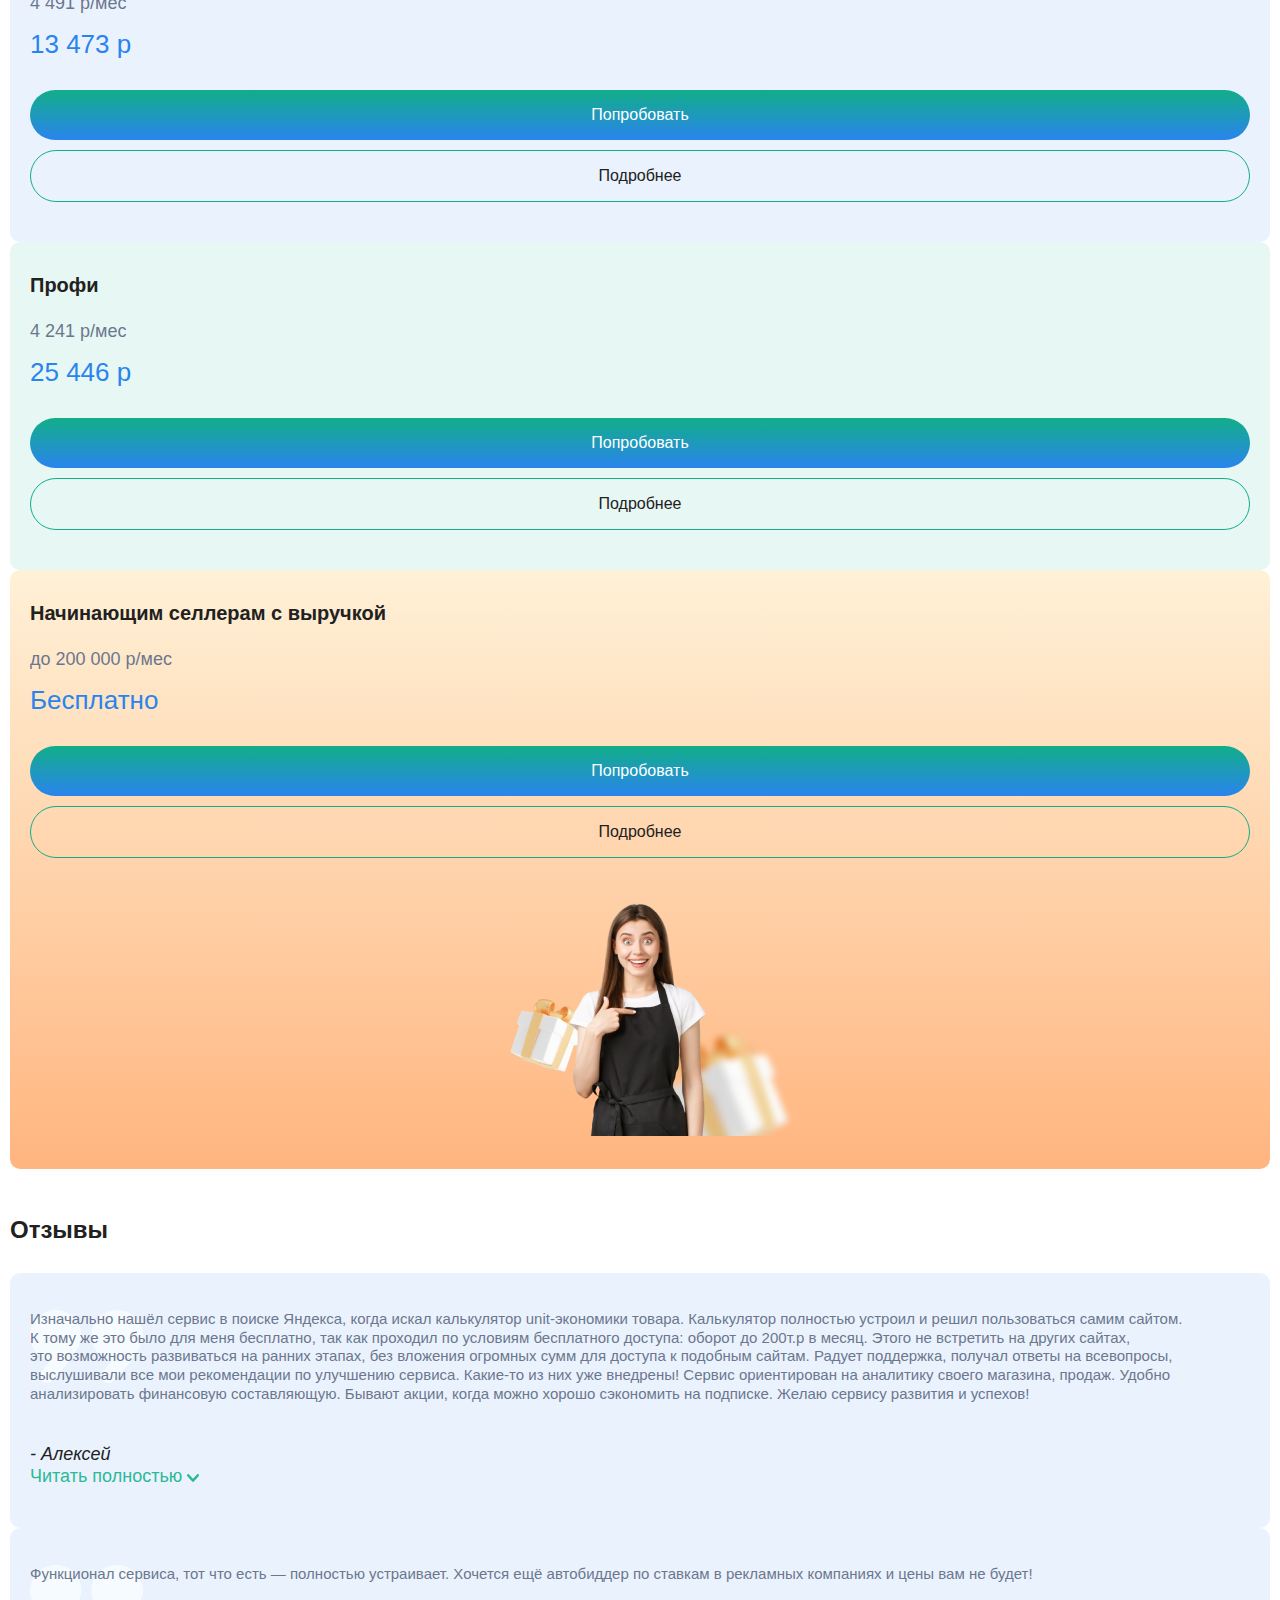
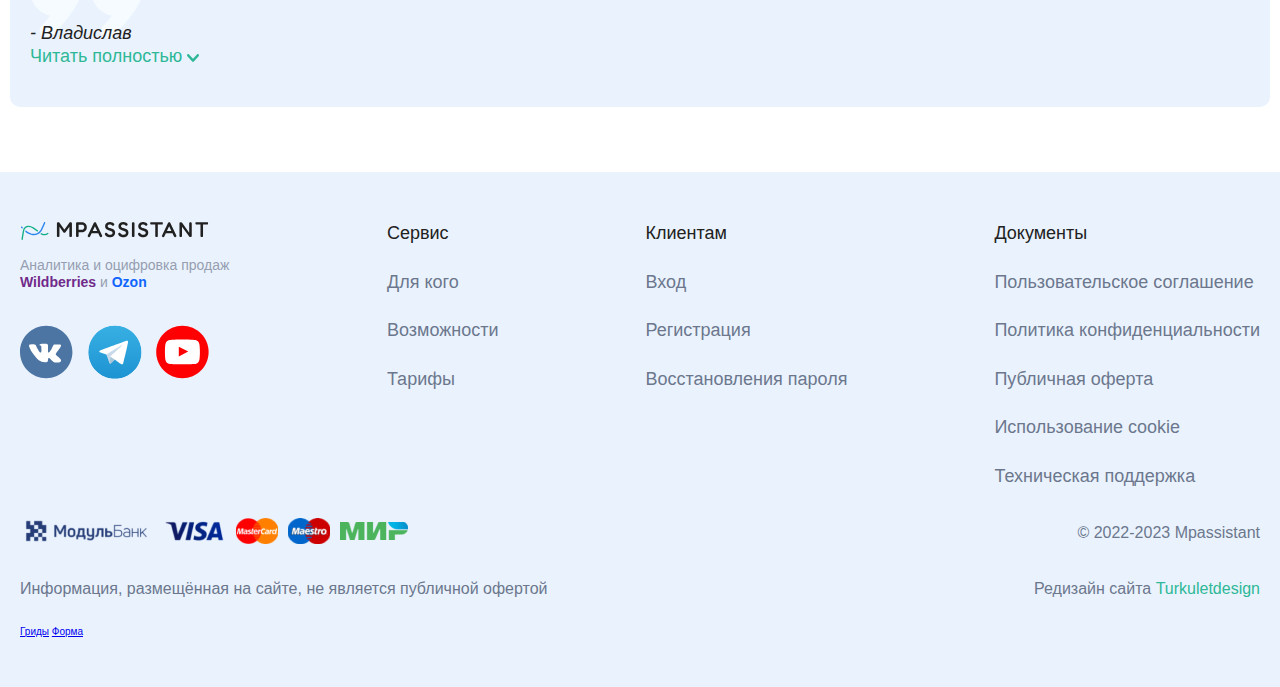
==== commit a78d6636: "RWD кроме секции с отзывами" ====
--- a/index.html
+++ b/index.html
@@ -147,7 +147,7 @@
                                         <p class="details__text">Учёт самовыкупов</p>
                                     </li>
                                 </ul>
-                                <button type="submit" class="details__button">Попробовать бесплатно</button>
+                                <button type="submit" class="details__button--desktop">Попробовать бесплатно</button>
                             </div>
                             <div class="details__flex2">
                                 <picture class="details__images">
@@ -156,6 +156,7 @@
                                     <img src="images/capabilities-1.jpg" alt="Таблица статистики операций" class="details__img">
                                 </picture> 
                             </div>
+                            <button type="submit" class="details__button--mobile">Попробовать бесплатно</button>
                         </div>
                     </li>
                     <li class="analytics__item">
@@ -237,7 +238,7 @@
                     </ul>
                 </div>
                 <div class="info__images">
-                    <picture class="info__images">
+                    <picture class="info__picture">
                         <source srcset="images/info1.png" class="info__img" media="(min-width: 1667px)">
                         <source srcset="images/info.png" class="info__img">
                         <img src="images/info.png" alt="Mpassistant собирает отчеты по маркетплейсам Ozon и Widberries"
@@ -253,7 +254,11 @@
                 <ul class="about__advantages advantages">
                     <li class="advantages__advantage advantage">
                         <div class="advantage__wrapper">
-                            <img src="images/about1.svg" alt="" class="advantage__image">
+                            <picture class="advantage__images">
+                                <source srcset="images/about1.1.svg" class="advantage__image" media="(min-width: 1667px)">
+                                <source srcset="images/about1.svg" class="advantage__image">
+                                <img src="images/about1.svg" alt="Маркер заголовка" class="advantage__image">
+                            </picture>
                             <h3 class="advantage__title">Точность данных</h3>
                         </div>
                         <p class="advantage__text">Данные в отчётах сервиса полностью совпадает с данными ваших
@@ -262,7 +267,11 @@
                     </li>
                     <li class="advantages__advantage advantage">
                         <div class="advantage__wrapper">
-                            <img src="images/about2.svg" alt="" class="advantage__image">
+                            <picture class="advantage__images">
+                                <source srcset="images/about2.2.svg" class="advantage__image" media="(min-width: 1667px)">
+                                <source srcset="images/about2.svg" class="advantage__image">
+                                <img src="images/about2.svg" alt="Маркер заголовка" class="advantage__image">
+                            </picture>
                             <h3 class="advantage__title">Большой функционал</h3>
                         </div>
                         <p class="advantage__text">Полный набор инструментов для внутренней аналитики для Wildberries
@@ -271,7 +280,11 @@
                     </li>
                     <li class="advantages__advantage advantage">
                         <div class="advantage__wrapper">
-                            <img src="images/about3.svg" alt="" class="advantage__image">
+                            <picture class="advantage__images">
+                                <source srcset="images/about3.3.svg" class="advantage__image" media="(min-width: 1667px)">
+                                <source srcset="images/about3.svg" class="advantage__image">
+                                <img src="images/about3.svg" alt="Маркер заголовка" class="advantage__image">
+                            </picture>
                             <h3 class="advantage__title">Лёгкость освоения</h3>
                         </div>
                         <p class="advantage__text">Наши отчёты просты и удобны. Все отчёты имеют подробные инструкции
@@ -280,7 +293,11 @@
                     </li>
                     <li class="advantages__advantage advantage">
                         <div class="advantage__wrapper">
-                            <img src="images/about4.svg" alt="" class="advantage__image">
+                            <picture class="advantage__images">
+                                <source srcset="images/about4.4.svg" class="advantage__image" media="(min-width: 1667px)">
+                                <source srcset="images/about4.svg" class="advantage__image">
+                                <img src="images/about4.svg" alt="Маркер заголовка" class="advantage__image">
+                            </picture>
                             <h3 class="advantage__title">Подходит всем</h3>
                         </div>
                         <p class="advantage__text">Mpassistant создан селлерами для селлеров. Наш опыт в товарном
@@ -290,7 +307,11 @@
                     </li>
                     <li class="advantages__advantage advantage">
                         <div class="advantage__wrapper">
-                            <img src="images/about5.svg" alt="" class="advantage__image">
+                            <picture class="advantage__images">
+                                <source srcset="images/about5.5.svg" class="advantage__image" media="(min-width: 1667px)">
+                                <source srcset="images/about5.svg" class="advantage__image">
+                                <img src="images/about5.svg" alt="Маркер заголовка" class="advantage__image">
+                            </picture>
                             <h3 class="advantage__title">Конфиденциальность</h3>
                         </div>
                         <p class="advantage__text">Ваша конфиденциальность для нас самый главный приоритет. Все ваши
@@ -301,7 +322,11 @@
                     </li>
                     <li class="advantages__advantage advantage">
                         <div class="advantage__wrapper">
-                            <img src="images/about6.svg" alt="" class="advantage__image">
+                            <picture class="advantage__images">
+                                <source srcset="images/about6.6.svg" class="advantage__image" media="(min-width: 1667px)">
+                                <source srcset="images/about6.svg" class="advantage__image">
+                                <img src="images/about6.svg" alt="Маркер заголовка" class="advantage__image">
+                            </picture>
                             <h3 class="advantage__title">Служба заботы</h3>
                         </div>
                         <p class="advantage__text">Наша служба заботы готова решить практически любые вопросы и в режиме
@@ -355,13 +380,14 @@
                     </li>
                 </ul>
                 <ul class="subscribe__price">
-                    <li class="subscribe__card card">
+                    <li class="subscribe__card subscribe__card--start card">
                         <h3 class="card__subtitle">Стартовый</h3>
+                        <p class="card__text card__text--hidden">Текст</p>
                         <p class="card__text card__text--blue">4 999 р</p>
                         <a href="" class="card__link card__link--try">Попробовать</a>
                         <a href="" class="card__link card__link--detail">Подробнее</a>
                     </li>
-                    <li class="subscribe__card card">
+                    <li class="subscribe__card subscribe__card--start1 card">
                         <h3 class="card__subtitle">Стартовый +</h3>
                         <p class="card__text card__text--grey">4 491 р/мес</p>
                         <p class="card__text card__text--blue">13 473 р</p>
@@ -376,11 +402,13 @@
                         <a href="" class="card__link card__link--detail">Подробнее</a>
                     </li>
                     <li class="subscribe__card subscribe__card--seller card">
-                        <h3 class="card__subtitle">Начинающим селлерам с выручкой</h3>
-                        <p class="card__text card__text--grey">до 200 000 р/мес</p>
-                        <p class="card__text card__text--blue">Бесплатно</p>
-                        <a href="" class="card__link card__link--try">Попробовать</a>
-                        <a href="" class="card__link card__link--detail">Подробнее</a>
+                        <div class="card__flex1">
+                            <h3 class="card__subtitle">Начинающим селлерам с выручкой</h3>
+                            <p class="card__text card__text--grey">до 200 000 р/мес</p>
+                            <p class="card__text card__text--blue">Бесплатно</p>
+                            <a href="" class="card__link card__link--try">Попробовать</a>
+                            <a href="" class="card__link card__link--detail">Подробнее</a>
+                        </div>
                         <div class="card__images images">
                             <picture class="images__women">
                                 <source srcset="images/women4.4.png" class="images__img" media="(min-width: 1667px)">
--- a/styles.css
+++ b/styles.css
@@ -364,8 +364,6 @@
 }
 
 .analytics__details {
-    display: flex;
-    gap: 3rem;
     border-radius: 10px;
     background-color: #F6FAFF;
     width: 100%;
@@ -411,7 +409,17 @@
     margin-bottom: 3rem;
 }
 
-.details__button {
+.details__button--mobile {
+    font-size: 1.6rem;
+    font-weight: 400;
+    line-height: 125%;
+    color: var(--second-color);
+    border-radius: 3rem;
+    background: linear-gradient(var(--sixth-color), var(--seventh-color), var(--fifth-color));
+    width: 100%;
+    padding: 1.4rem;
+}
+.details__button--desktop {
     font-size: 1.6rem;
     font-weight: 400;
     line-height: 125%;
@@ -506,9 +514,10 @@
     width: 100%;
 }
 
-/* .info__image{
-
-} */
+.info__images{
+    display: grid;
+    justify-content: center;
+}
 
 .info__img {
     margin-bottom: 3rem;
@@ -532,9 +541,8 @@
 }
 
 .about__advantages {
-    display: flex;
-    flex-wrap: wrap;
-    align-items: stretch;
+    display: grid;
+    grid-template-columns: repeat(auto-fit, minmax(320px, 1fr));
     gap: 1rem;
     list-style-type: none;
     margin-bottom: 5rem;
@@ -543,11 +551,9 @@
 .advantages__advantage {
     background-color: var(--eighth-color);
     border-radius: 10px;
-    max-width: 32rem;
     width: 100%;
     padding: 2.7rem 2rem 3.6rem 2rem;
     margin-bottom: 1rem;
-
 }
 
 .advantage__wrapper {
@@ -634,7 +640,7 @@
     padding: 0.8rem 2.8rem;
 }
 
-.subscribe__card {
+.subscribe__price {
     list-style-type: none;
 
 }
@@ -644,7 +650,6 @@
     background-color: var(--eighth-color);
     width: 100%;
     padding: 3.1rem 2rem 3rem 2rem;
-    margin-bottom: 1rem;
 }
 
 .subscribe__card--pro {
@@ -653,7 +658,6 @@
 
 .subscribe__card--seller {
     background: linear-gradient(#FFF1D7, #FFB57F);
-    padding: 3.1rem 2rem 0rem 2rem;
 }
 
 /* .price__sale{
@@ -678,7 +682,15 @@
     width: 100%;
     margin-bottom: 2.2rem;
 }
-
+.card__text--hidden{
+    opacity: 0;
+    font-size: 1.8rem;
+    font-weight: normal;
+    line-height: 125%;
+    text-align: left;
+    width: 100%;
+    margin-bottom: 1.3rem;
+}
 .card__text--grey {
     font-size: 1.8rem;
     font-weight: normal;
@@ -1056,6 +1068,9 @@
     .hero__dimg {
         display: none;
     }
+    .details__button--desktop {
+        display: none;
+    }
 
 }
 
@@ -1134,11 +1149,12 @@
     }
     .features__title {
         font-size: 4.6rem;
+        margin-bottom: 5rem;
     }
     
     .features__analytics {
         list-style-type: none;
-        margin-bottom: 5rem;
+        margin-bottom: 13rem;
     } 
     .analytics__checkbox {
         display: none;
@@ -1149,6 +1165,8 @@
     }
     
     .analytics__details {
+        display: flex;
+        gap: 3rem;
         padding: 6rem 4rem;
     }
     
@@ -1181,11 +1199,8 @@
         border-radius: 10px;
     }
     
-    .details__button {
-        font-size: 1.8rem;
-        width: 290px;
-        
-        padding: 1.4rem;
+    .details__button--mobile {
+        display: none;
     }
     .about__feedback{
         padding: 0rem 4rem;
@@ -1226,15 +1241,108 @@
     .offer__item {
         padding: 4rem;
     }
-    .offer__img {
-    }
+    
     .offer__text {
         font-size: 2.6rem;
     }
-    .info__images {
-    }
-    .info__img {
-    }
+    .about__wrapper {
+        padding: 0rem 16rem;
+        margin-bottom: 10rem;
+    }
+    .about__title {
+        font-size: 4.6rem;
+    }
+    .about__advantages{
+        grid-template-columns: repeat(auto-fit, minmax(400px, 1fr));
+        margin-bottom: 13rem;
+    }
+    .advantages__advantage{
+        padding: 4rem;
+    }
+    .advantage__wrapper{
+        margin-bottom: 2.7rem;
+        align-items:start
+    }
+    .advantage__title {
+        font-size: 3rem;
+        margin-bottom: 2.7rem;
+    }
+    .advantage__text {
+        font-family: 2.2rem;
+    }
+    
+    .subscribe__wrapper {
+        padding: 0rem 16rem;
+        margin-bottom: 10rem;
+    }
+    .subscribe__title {
+        font-size: 4.6rem;
+        margin-bottom: 5rem;
+        
+    }
+    .subscribe__list {
+        gap:4rem
+    }
+    .month__subtitle {
+        font-size: 1.8rem;
+    }
+    .subscribe__price {
+        display: grid;
+        grid-template-columns: repeat(3, 1fr);
+        grid-template-columns: 1fr 1fr;
+        column-gap: 4rem;
+        row-gap: 7rem;
+        justify-content: space-between;
+    }
+    .subscribe__card--start {
+        grid-column: 1 / 2;
+        grid-row: 1 / 2;
+        padding: 5rem 4rem;
+    }
+    .subscribe__card--start1 {
+        grid-column: 2 / 3;
+        grid-row: 1 / 2;
+        padding: 5rem 4rem;
+    }
+    .subscribe__card--pro {
+        grid-column: 3 / 4;
+        grid-row: 1 / 2;
+        padding: 5rem 4rem;
+    }
+    .subscribe__card--seller {
+        grid-column: 1 / 4;
+        grid-row: 2 / 2;
+        display: flex;
+        justify-content: space-between;
+        align-items: center;
+        padding: 5rem 4rem 0rem 4rem;
+    }
+    .card__subtitle {
+        font-size: 2.6rem;
+    }
+    .card__text--blue {
+        font-size: 3rem;
+    }
+    .card__link {
+        font-size: 1.8rem;
+        
+    }
+    .card__link--try {
+    }
+    .card__link--detail {
+    }
+    .card__text--grey {
+        font-size: 2.2rem;
+    }
+    .card__images {
+    }
+    .images {
+    }
+    .images__women {
+    }
+    .images__img {
+    }
+
 
     .footer__flex2{
         flex-direction: row-reverse;
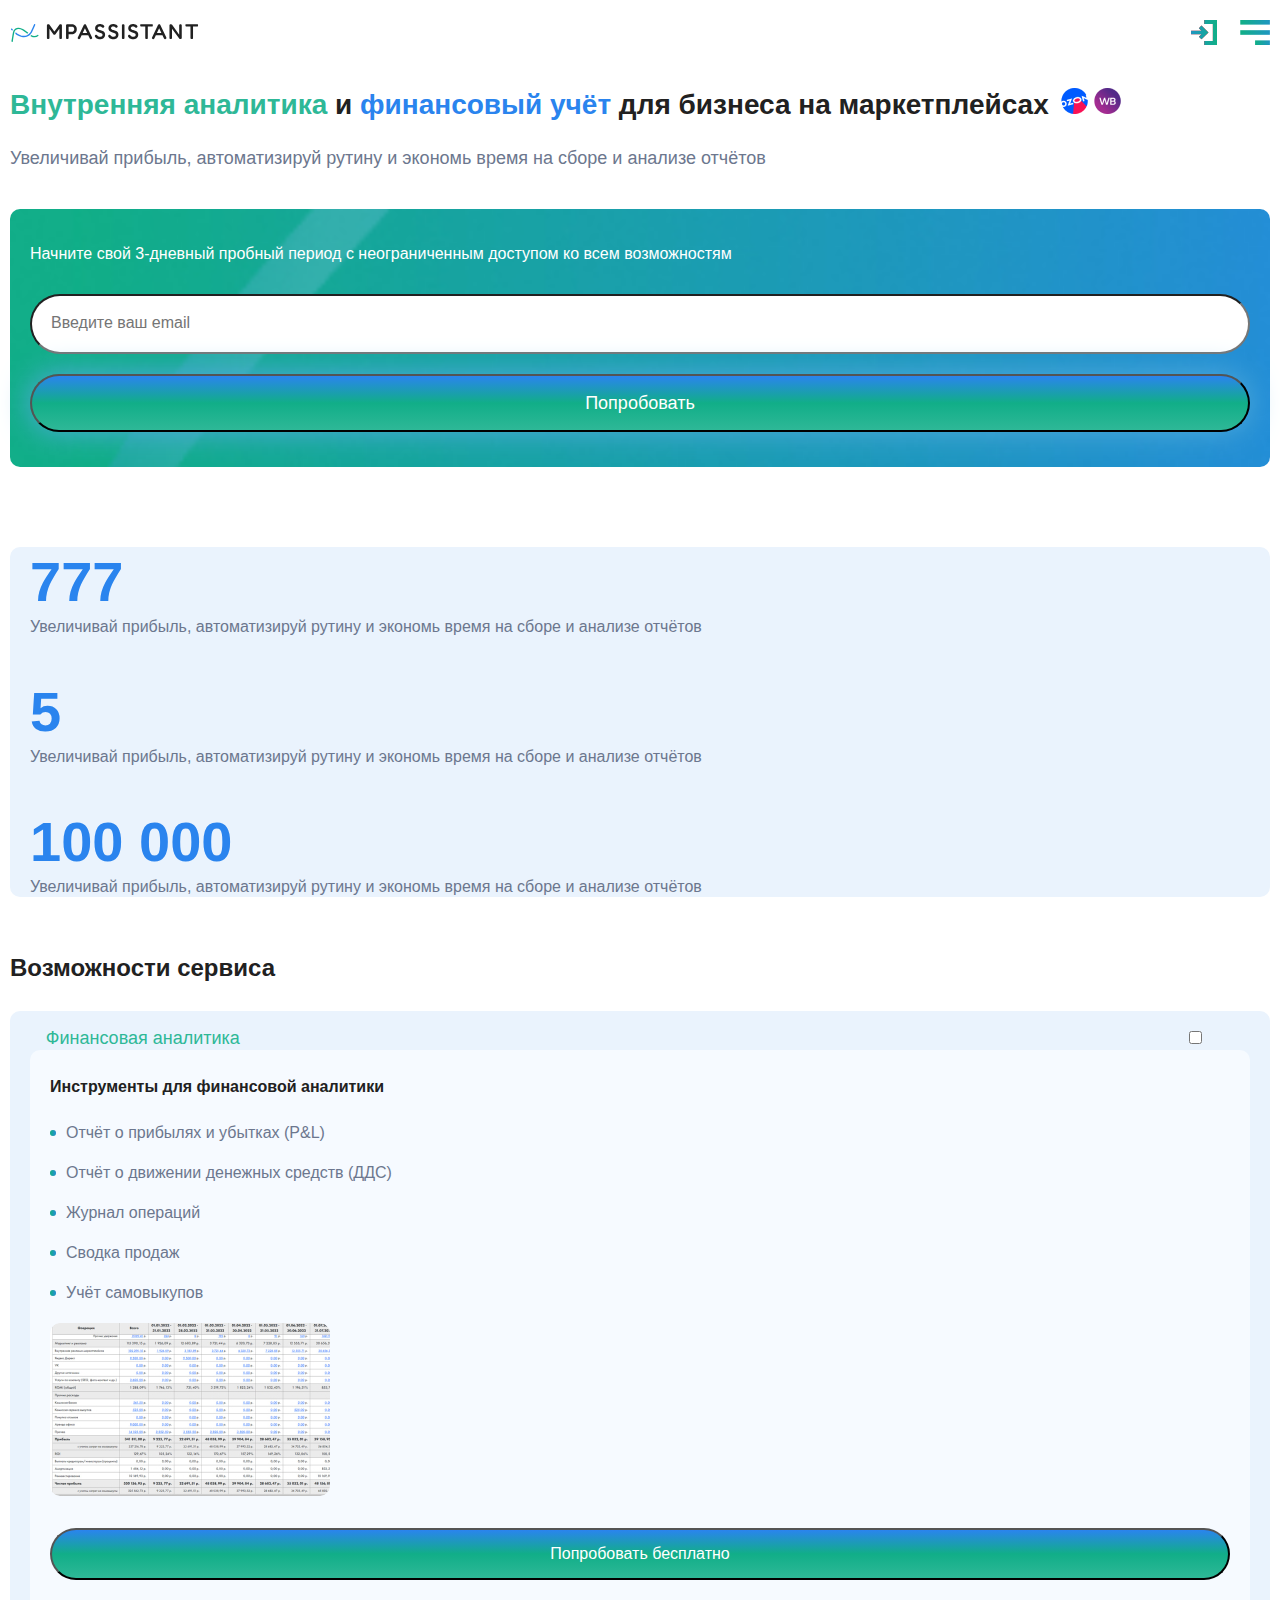
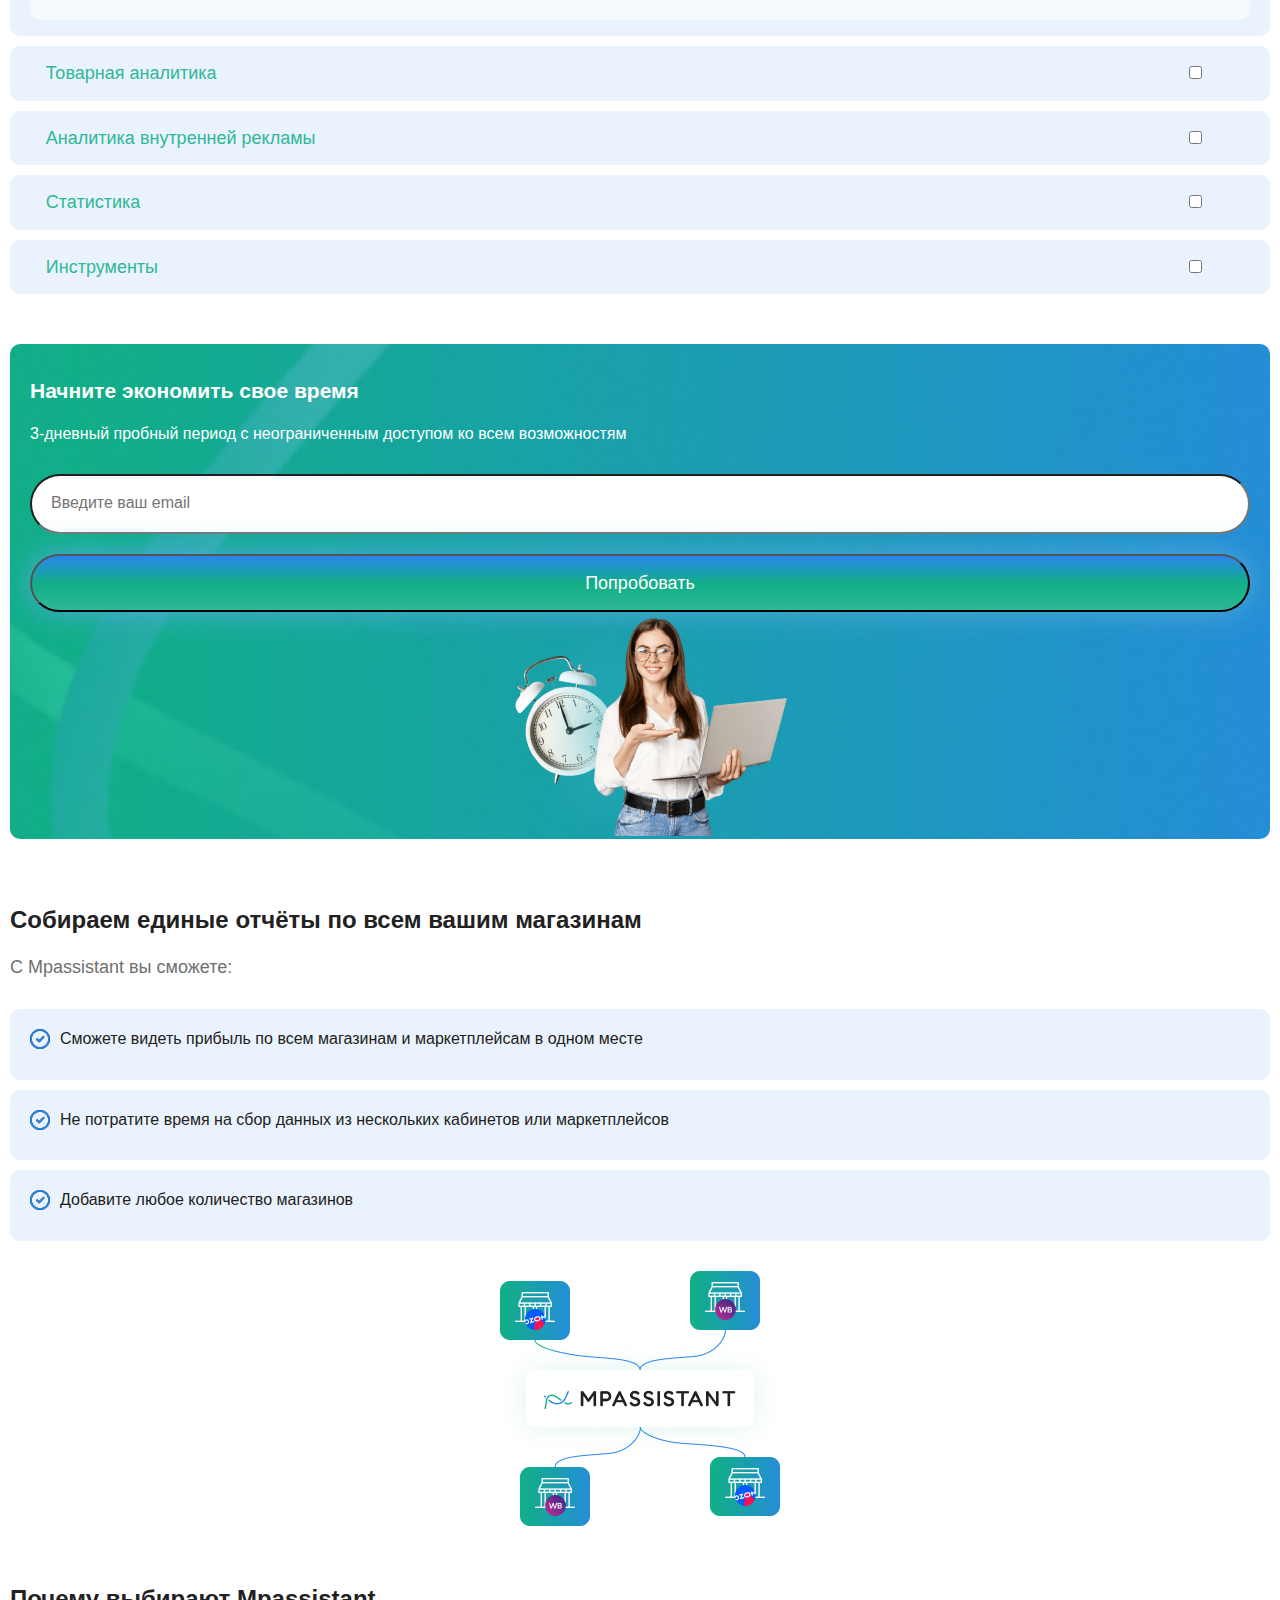
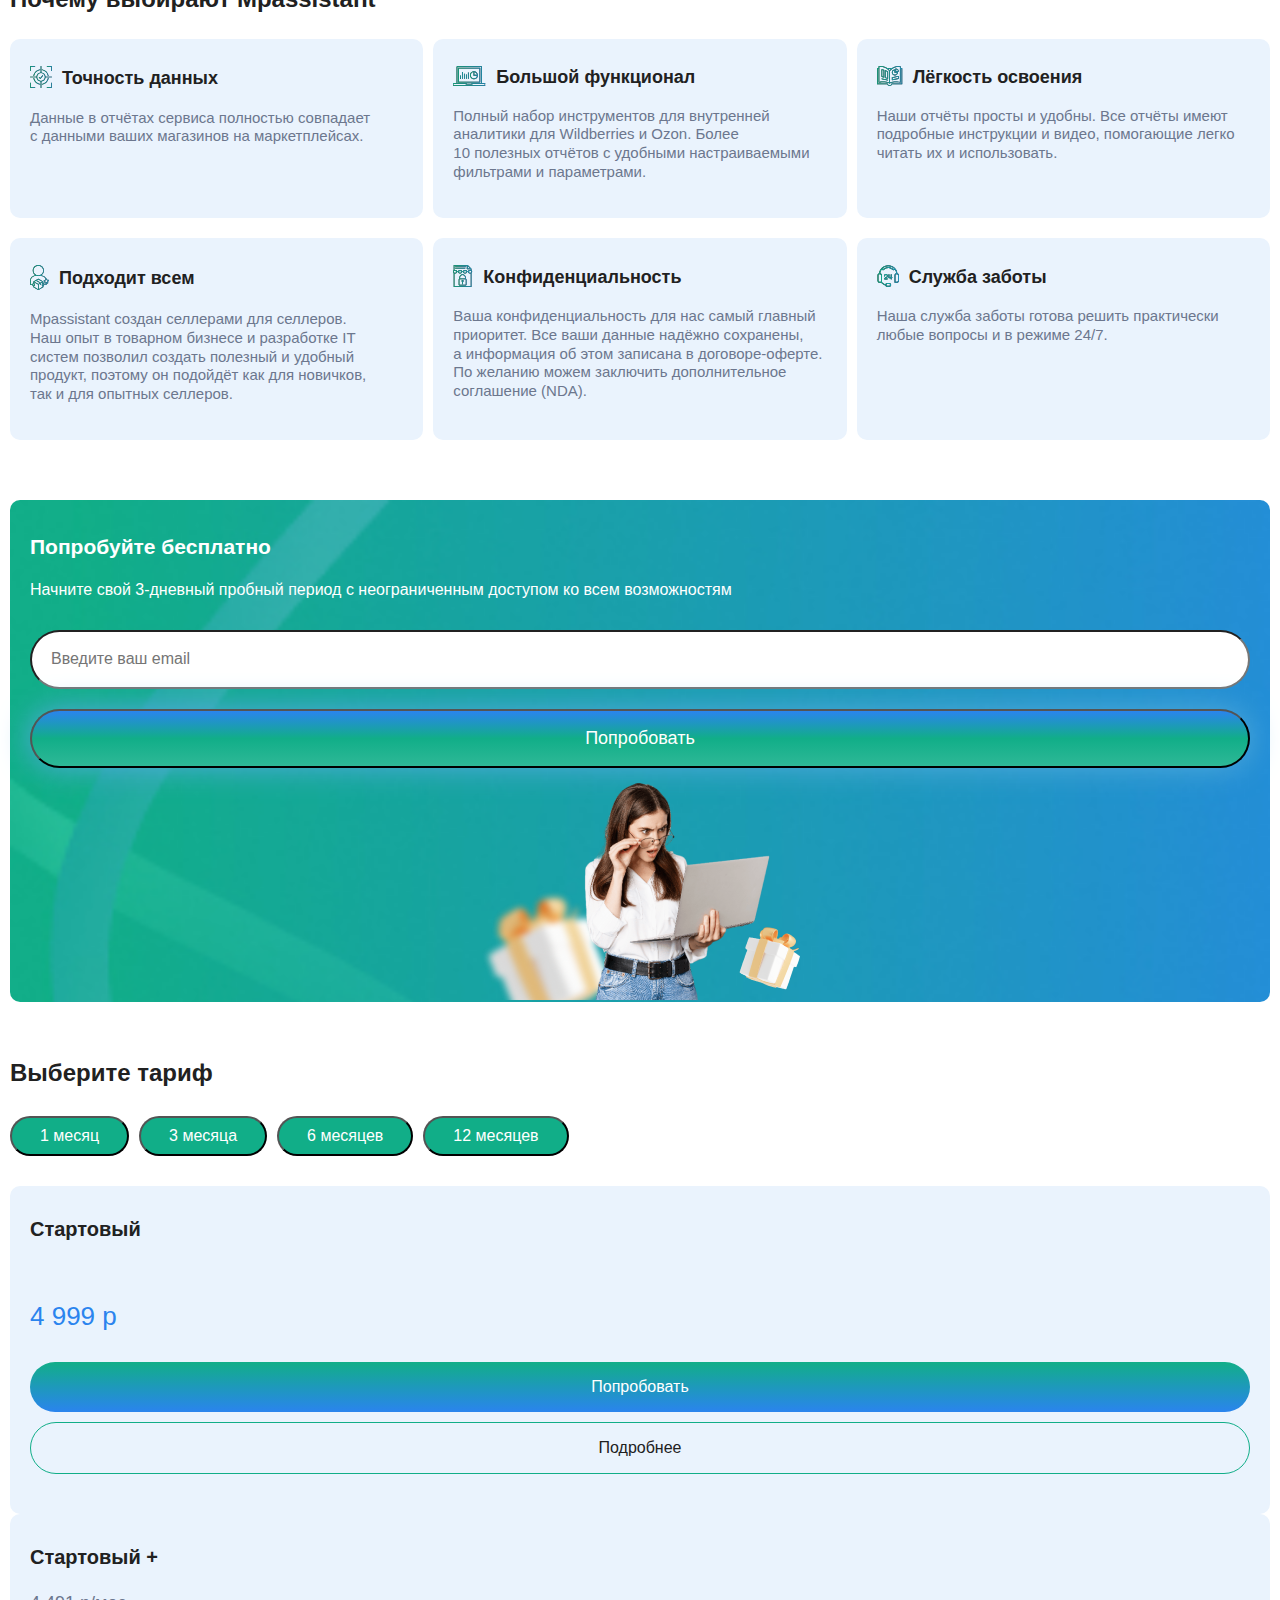
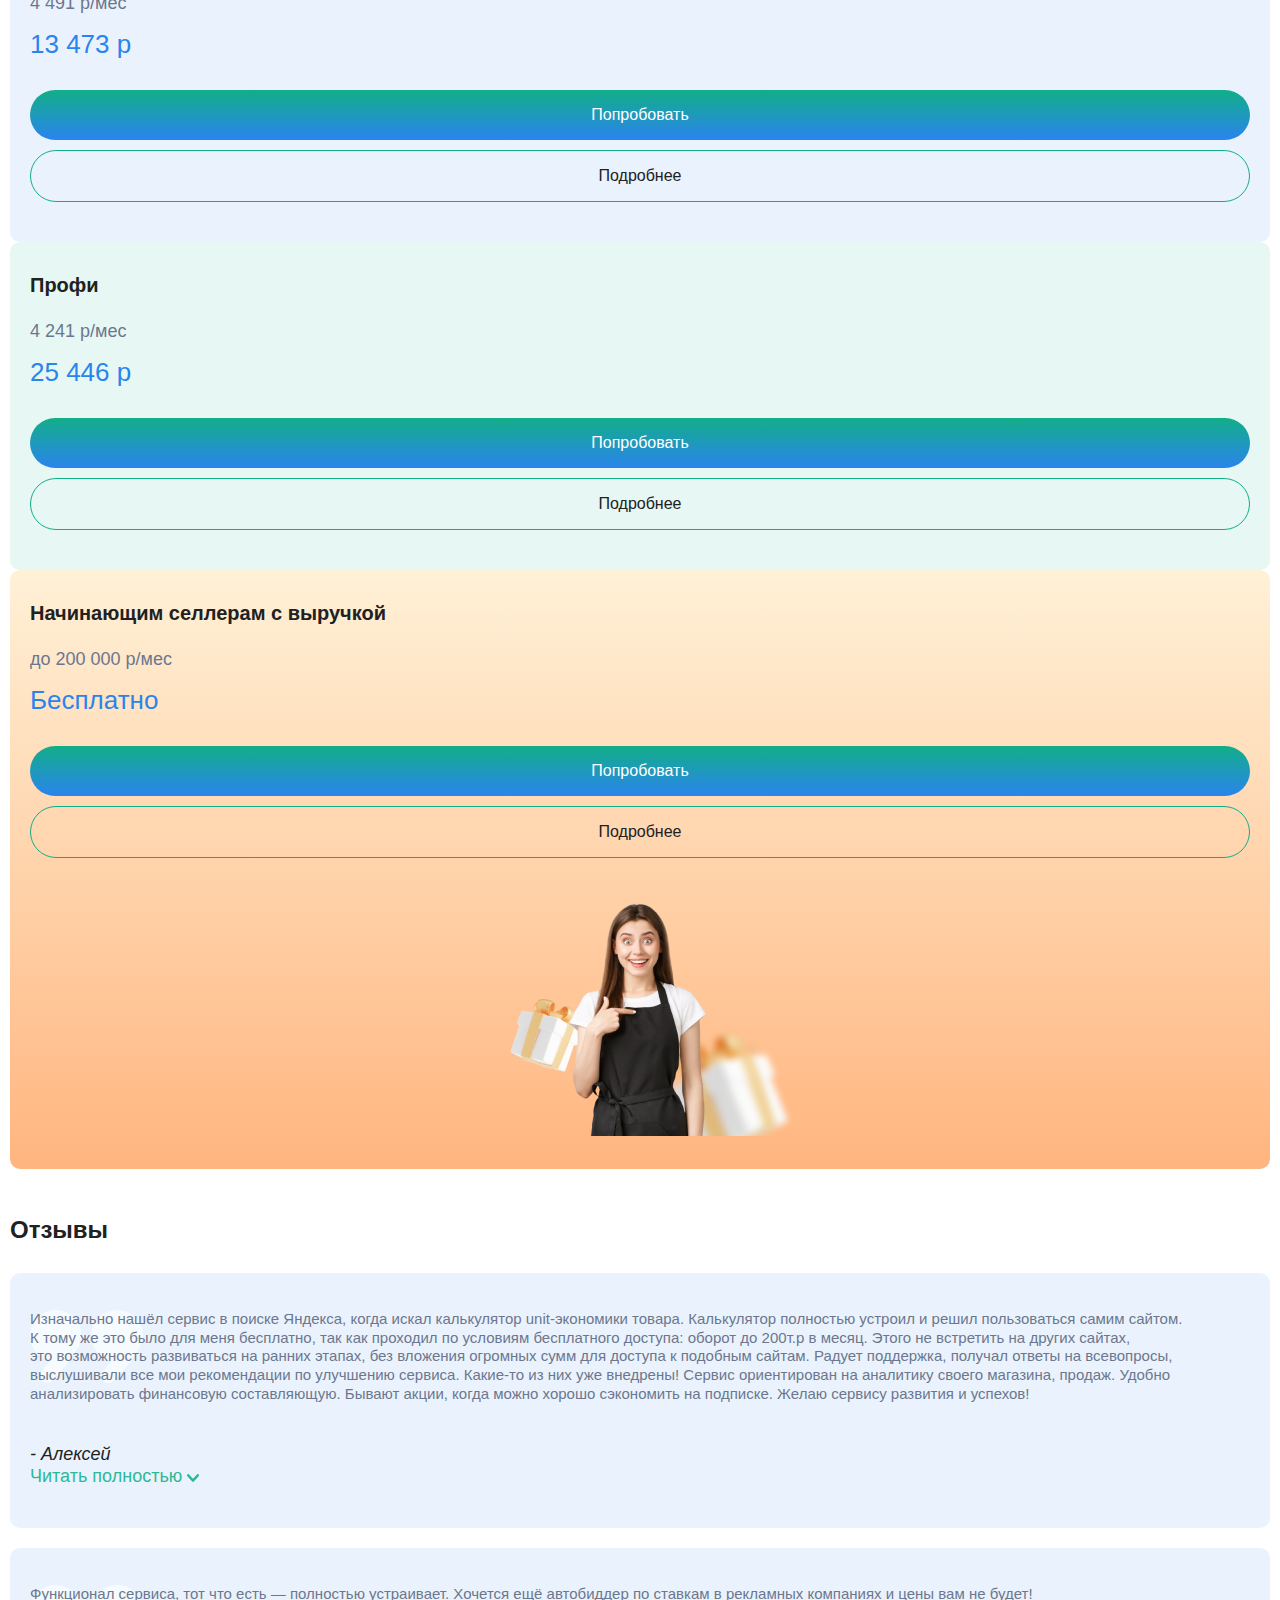
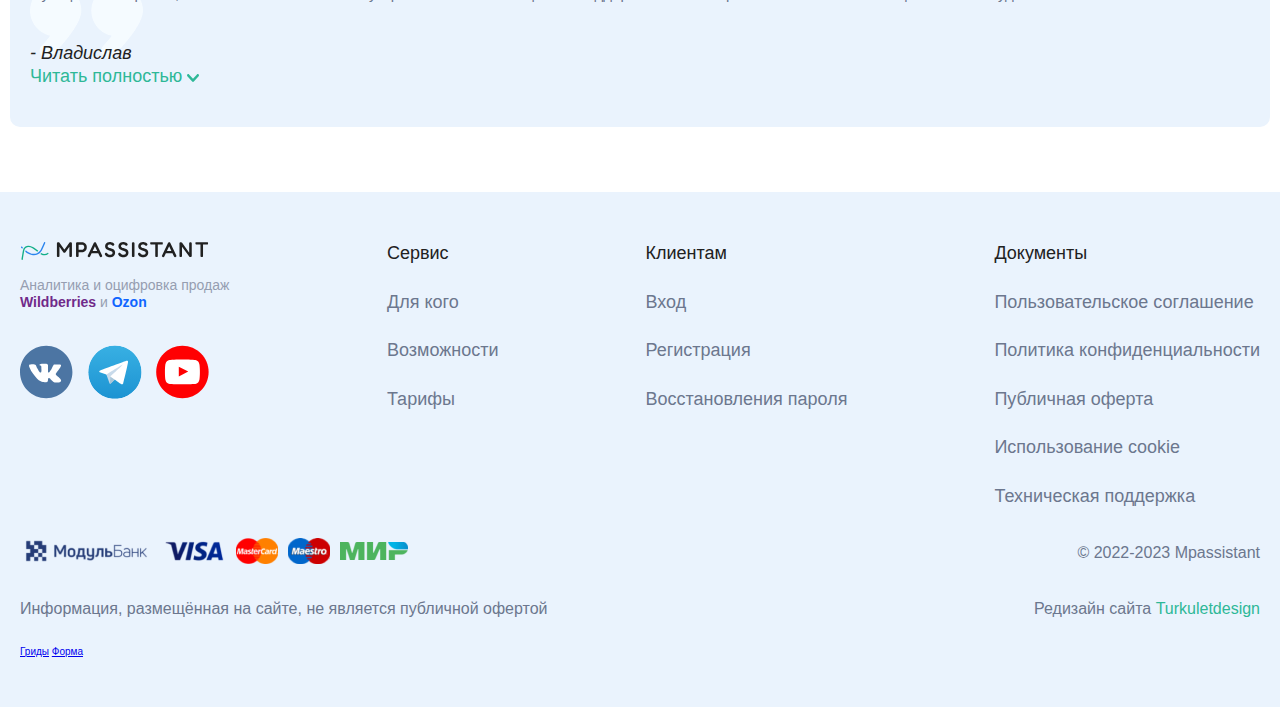
==== commit ecab3c8e: "Закончила RWD" ====
--- a/index.html
+++ b/index.html
@@ -58,10 +58,14 @@
                             <span class="hero__title hero__title--green">Внутренняя аналитика</span>
                             и <span class="hero__title hero__title--blue">финансовый учёт</span>
                             для бизнеса на маркетплейсах
-                            <img src="images/small-marketplaces-logos.png" alt="Логотип Ozon и WB"
-                                class="hero__marketplaces hero__marketplaces--small">
-                            <img src="images/big-marketplaces-logos.png" alt="Логотип Ozon и WB"
-                                class="hero__marketplaces hero__marketplaces--big">
+                            <picture class="hero__marketplace">
+                                <source srcset="images/big-marketplaces-logos.png"
+                                    class="hero__marketplaces hero__marketplaces" media="(min-width: 1667px)">
+                                <source srcset="images/small-marketplaces-logos.png"
+                                    class="hero__marketplaces hero__marketplaces">
+                                <img src="images/small-marketplaces-logos.png" alt="Логотип Ozon и WB"
+                                    class="hero__marketplaces hero__marketplaces--small">
+                            </picture>
                         </h2>
                         <p class="hero__text">
                             Увеличивай прибыль, автоматизируй рутину
@@ -147,16 +151,20 @@
                                         <p class="details__text">Учёт самовыкупов</p>
                                     </li>
                                 </ul>
-                                <button type="submit" class="details__button--desktop">Попробовать бесплатно</button>
+                                <button type="submit" class="details__button details__button--desktop">Попробовать
+                                    бесплатно</button>
                             </div>
                             <div class="details__flex2">
                                 <picture class="details__images">
-                                    <source srcset="images/capabilities-2.jpg" class="details__img" media="(min-width: 1667px)">
+                                    <source srcset="images/capabilities-2.jpg" class="details__img"
+                                        media="(min-width: 1667px)">
                                     <source srcset="images/capabilities-1.jpg" class="details__img">
-                                    <img src="images/capabilities-1.jpg" alt="Таблица статистики операций" class="details__img">
-                                </picture> 
+                                    <img src="images/capabilities-1.jpg" alt="Таблица статистики операций"
+                                        class="details__img">
+                                </picture>
                             </div>
-                            <button type="submit" class="details__button--mobile">Попробовать бесплатно</button>
+                            <button type="submit" class="details__button details__button--mobile">Попробовать
+                                бесплатно</button>
                         </div>
                     </li>
                     <li class="analytics__item">
@@ -196,8 +204,9 @@
                         <picture class="images__women">
                             <source srcset="images/women1.1.png" class="images__img-clock" media="(min-width: 1667px)">
                             <source srcset="images/women1.png" class="images__img-clock">
-                            <img src="images/women1.png" alt="Женщина с ноутбуком, на фоне часов" class="images__img-clock">
-                        </picture> 
+                            <img src="images/women1.png" alt="Женщина с ноутбуком, на фоне часов"
+                                class="images__img-clock">
+                        </picture>
                     </div>
                 </div>
             </div>
@@ -214,8 +223,9 @@
                                 <source srcset="images/vector1.svg" class="offer__img" media="(min-width: 1667px)">
                                 <source srcset="images/vector.svg" class="offer__img">
                                 <img src="images/vector.svg" alt="Чекбокс" class="offer__img">
-                            </picture> 
-                            <p class="offer__text">Сможете видеть прибыль по всем магазинам и маркетплейсам в одном месте
+                            </picture>
+                            <p class="offer__text">Сможете видеть прибыль по всем магазинам и маркетплейсам в одном
+                                месте
                             </p>
                         </li>
                         <li class="offer__item">
@@ -223,7 +233,7 @@
                                 <source srcset="images/vector1.svg" class="offer__img" media="(min-width: 1667px)">
                                 <source srcset="images/vector.svg" class="offer__img">
                                 <img src="images/vector.svg" alt="Чекбокс" class="offer__img">
-                            </picture> 
+                            </picture>
                             <p class="offer__text">Не потратите время на сбор данных из нескольких кабинетов
                                 или маркетплейсов</p>
                         </li>
@@ -232,7 +242,7 @@
                                 <source srcset="images/vector1.svg" class="offer__img" media="(min-width: 1667px)">
                                 <source srcset="images/vector.svg" class="offer__img">
                                 <img src="images/vector.svg" alt="Чекбокс" class="offer__img">
-                            </picture> 
+                            </picture>
                             <p class="offer__text">Добавите любое количество магазинов</p>
                         </li>
                     </ul>
@@ -242,7 +252,7 @@
                         <source srcset="images/info1.png" class="info__img" media="(min-width: 1667px)">
                         <source srcset="images/info.png" class="info__img">
                         <img src="images/info.png" alt="Mpassistant собирает отчеты по маркетплейсам Ozon и Widberries"
-                        class="info__img">
+                            class="info__img">
                     </picture>
                 </div>
             </div>
@@ -255,7 +265,8 @@
                     <li class="advantages__advantage advantage">
                         <div class="advantage__wrapper">
                             <picture class="advantage__images">
-                                <source srcset="images/about1.1.svg" class="advantage__image" media="(min-width: 1667px)">
+                                <source srcset="images/about1.1.svg" class="advantage__image"
+                                    media="(min-width: 1667px)">
                                 <source srcset="images/about1.svg" class="advantage__image">
                                 <img src="images/about1.svg" alt="Маркер заголовка" class="advantage__image">
                             </picture>
@@ -268,7 +279,8 @@
                     <li class="advantages__advantage advantage">
                         <div class="advantage__wrapper">
                             <picture class="advantage__images">
-                                <source srcset="images/about2.2.svg" class="advantage__image" media="(min-width: 1667px)">
+                                <source srcset="images/about2.2.svg" class="advantage__image"
+                                    media="(min-width: 1667px)">
                                 <source srcset="images/about2.svg" class="advantage__image">
                                 <img src="images/about2.svg" alt="Маркер заголовка" class="advantage__image">
                             </picture>
@@ -281,7 +293,8 @@
                     <li class="advantages__advantage advantage">
                         <div class="advantage__wrapper">
                             <picture class="advantage__images">
-                                <source srcset="images/about3.3.svg" class="advantage__image" media="(min-width: 1667px)">
+                                <source srcset="images/about3.3.svg" class="advantage__image"
+                                    media="(min-width: 1667px)">
                                 <source srcset="images/about3.svg" class="advantage__image">
                                 <img src="images/about3.svg" alt="Маркер заголовка" class="advantage__image">
                             </picture>
@@ -294,7 +307,8 @@
                     <li class="advantages__advantage advantage">
                         <div class="advantage__wrapper">
                             <picture class="advantage__images">
-                                <source srcset="images/about4.4.svg" class="advantage__image" media="(min-width: 1667px)">
+                                <source srcset="images/about4.4.svg" class="advantage__image"
+                                    media="(min-width: 1667px)">
                                 <source srcset="images/about4.svg" class="advantage__image">
                                 <img src="images/about4.svg" alt="Маркер заголовка" class="advantage__image">
                             </picture>
@@ -308,7 +322,8 @@
                     <li class="advantages__advantage advantage">
                         <div class="advantage__wrapper">
                             <picture class="advantage__images">
-                                <source srcset="images/about5.5.svg" class="advantage__image" media="(min-width: 1667px)">
+                                <source srcset="images/about5.5.svg" class="advantage__image"
+                                    media="(min-width: 1667px)">
                                 <source srcset="images/about5.svg" class="advantage__image">
                                 <img src="images/about5.svg" alt="Маркер заголовка" class="advantage__image">
                             </picture>
@@ -323,7 +338,8 @@
                     <li class="advantages__advantage advantage">
                         <div class="advantage__wrapper">
                             <picture class="advantage__images">
-                                <source srcset="images/about6.6.svg" class="advantage__image" media="(min-width: 1667px)">
+                                <source srcset="images/about6.6.svg" class="advantage__image"
+                                    media="(min-width: 1667px)">
                                 <source srcset="images/about6.svg" class="advantage__image">
                                 <img src="images/about6.svg" alt="Маркер заголовка" class="advantage__image">
                             </picture>
@@ -355,8 +371,8 @@
                             <source srcset="images/women2.2.png" class="images__img-gift" media="(min-width: 1667px)">
                             <source srcset="images/women2.png" class="images__img-gift">
                             <img src="images/women2.png" alt="Женщина с ноутбуком, на фоне подарков"
-                            class="images__img-gift">
-                        </picture> 
+                                class="images__img-gift">
+                        </picture>
                     </div>
                 </div>
             </div>
@@ -414,7 +430,7 @@
                                 <source srcset="images/women4.4.png" class="images__img" media="(min-width: 1667px)">
                                 <source srcset="images/women4.png" class="images__img">
                                 <img src="images/women4.png" alt="Женщина на фоне подарков" class="images__img">
-                            </picture> 
+                            </picture>
                         </div>
                     </li>
                 </ul>
@@ -446,7 +462,11 @@
                             <cite class="blockquote__cite">- Алексей</cite>
                         </blockquote>
                         <a href="" class="users__link">Читать полностью
-                            <img src="images/expand.svg" alt="Знак развернуть" class="users__img">
+                            <picture class="users__image">
+                                <source srcset="images/expand1.svg" class="users__img" media="(min-width: 1667px)">
+                                <source srcset="images/expand.svg" class="users__img">
+                                <img src="images/expand.svg" alt="Знак развернуть" class="users__img">
+                            </picture>
                         </a>
                     </li>
                     <li class="users__item">
@@ -457,7 +477,11 @@
                             <cite class="blockquote__cite">- Владислав</cite>
                         </blockquote>
                         <a href="" class="users__link">Читать полностью
-                            <img src="images/expand.svg" alt="Знак развернуть" class="users__img">
+                            <picture class="users__image">
+                                <source srcset="images/expand1.svg" class="users__img" media="(min-width: 1667px)">
+                                <source srcset="images/expand.svg" class="users__img">
+                                <img src="images/expand.svg" alt="Знак развернуть" class="users__img">
+                            </picture>
                         </a>
                     </li>
                 </ul>
@@ -496,7 +520,8 @@
                                 <picture class="logo__images">
                                     <source srcset="images/tg1.svg" class="logo__img" media="(min-width: 1667px)">
                                     <source srcset="images/tg.svg" class="logo__img">
-                                    <img src="images/tg.svg" alt="ссылка на группу компании в телеграме" class="logo__social">
+                                    <img src="images/tg.svg" alt="ссылка на группу компании в телеграме"
+                                        class="logo__social">
                                 </picture>
                             </a>
                         </li>
@@ -505,7 +530,8 @@
                                 <picture class="logo__images">
                                     <source srcset="images/youtube1.svg" class="logo__img" media="(min-width: 1667px)">
                                     <source srcset="images/youtube.svg" class="logo__img">
-                                    <img src="images/youtube.svg" alt="ссылка на канал компании в ютубе" class="logo__social">
+                                    <img src="images/youtube.svg" alt="ссылка на канал компании в ютубе"
+                                        class="logo__social">
                                 </picture>
                             </a>
                         </li>
@@ -546,7 +572,7 @@
                                 <source srcset="images/modulbank1.png" class="payment__img" media="(min-width: 1667px)">
                                 <source srcset="images/modulbank.png" class="payment__img">
                                 <img src="images/modulbank.png" alt="поддержка оплаты банковской картой модульбанк"
-                                class="payment__img">
+                                    class="payment__img">
                             </picture>
                         </a>
                     </li>
@@ -555,17 +581,19 @@
                             <picture class="payment__images">
                                 <source srcset="images/visa1.png" class="payment__img" media="(min-width: 1667px)">
                                 <source srcset="images/visa.png" class="payment__img">
-                                <img src="images/visa.png" alt="поддержка оплаты банковской картой visa" class="payment__img">
+                                <img src="images/visa.png" alt="поддержка оплаты банковской картой visa"
+                                    class="payment__img">
                             </picture>
                         </a>
                     </li>
                     <li class="payment__cards">
                         <a href="" class="payment__card">
                             <picture class="payment__images">
-                                <source srcset="images/mastercard1.png" class="payment__img" media="(min-width: 1667px)">
+                                <source srcset="images/mastercard1.png" class="payment__img"
+                                    media="(min-width: 1667px)">
                                 <source srcset="images/mastercard.png" class="payment__img">
                                 <img src="images/mastercard.png" alt="поддержка оплаты банковской картой mastercard"
-                                class="payment__img">
+                                    class="payment__img">
                             </picture>
                         </a>
                     </li>
@@ -575,7 +603,7 @@
                                 <source srcset="images/maestro1.png" class="payment__img" media="(min-width: 1667px)">
                                 <source srcset="images/maestro.png" class="payment__img">
                                 <img src="images/maestro.png" alt="поддержка оплаты банковской картой maestro"
-                                class="payment__img">
+                                    class="payment__img">
                             </picture>
                         </a>
                     </li>
@@ -584,7 +612,8 @@
                             <picture class="payment__images">
                                 <source srcset="images/mir1.png" class="payment__img" media="(min-width: 1667px)">
                                 <source srcset="images/mir.png" class="payment__img">
-                                <img src="images/mir.png" alt="поддержка оплаты банковской картой мир" class="payment__img">
+                                <img src="images/mir.png" alt="поддержка оплаты банковской картой мир"
+                                    class="payment__img">
                             </picture>
                         </a>
                     </li>
--- a/styles.css
+++ b/styles.css
@@ -419,6 +419,7 @@
     width: 100%;
     padding: 1.4rem;
 }
+
 .details__button--desktop {
     font-size: 1.6rem;
     font-weight: 400;
@@ -514,7 +515,7 @@
     width: 100%;
 }
 
-.info__images{
+.info__images {
     display: grid;
     justify-content: center;
 }
@@ -682,7 +683,8 @@
     width: 100%;
     margin-bottom: 2.2rem;
 }
-.card__text--hidden{
+
+.card__text--hidden {
     opacity: 0;
     font-size: 1.8rem;
     font-weight: normal;
@@ -691,6 +693,7 @@
     width: 100%;
     margin-bottom: 1.3rem;
 }
+
 .card__text--grey {
     font-size: 1.8rem;
     font-weight: normal;
@@ -771,6 +774,7 @@
     padding: 3.7rem 2rem 4rem 2rem;
     position: relative;
     z-index: 0;
+    margin-bottom: 2rem;
 }
 
 .users__background {
@@ -824,13 +828,15 @@
     background-color: var(--eighth-color);
     margin-top: 6.5rem;
 }
-.footer__flex1{
+
+.footer__flex1 {
     display: flex;
     flex-wrap: wrap;
     justify-content: space-between;
-    gap:20px;
-}
-.footer__flex2{
+    gap: 20px;
+}
+
+.footer__flex2 {
     display: flex;
     align-items: center;
     justify-content: space-between;
@@ -838,14 +844,16 @@
     flex-wrap: wrap;
     gap: 4rem;
 }
-.footer__flex3{
+
+.footer__flex3 {
     display: flex;
     align-items: center;
     justify-content: space-between;
     margin-bottom: 2.7rem;
     flex-wrap: wrap;
-    gap:2.7rem;
-}
+    gap: 2.7rem;
+}
+
 .footer__logo {
     text-decoration: none;
 }
@@ -1057,9 +1065,6 @@
     .entrance__link--reg {
         display: none;
     }
-    .hero__marketplaces--big{
-        display: none;
-    }
 
     .hero__figure {
         display: none;
@@ -1068,6 +1073,7 @@
     .hero__dimg {
         display: none;
     }
+
     .details__button--desktop {
         display: none;
     }
@@ -1094,100 +1100,112 @@
     .burger__img {
         display: none;
     }
-    .details__img--small{
-        display: none;
-    }
-    .header__wrapper{
+
+    .details__img--small {
+        display: none;
+    }
+
+    .header__wrapper {
         padding: 3rem 16rem 0rem 16rem;
     }
 
-    .hero__wrapper{
+    .hero__wrapper {
         display: flex;
-        align-items:center;
+        align-items: center;
         justify-content: space-between;
         padding: 10rem 16rem;
 
     }
-    .hero__title{
+
+    .hero__title {
         font-size: 6rem;
     }
-    .hero__marketplaces--small{
-        display: none;
-    }
-    .hero__text{
+
+
+    .hero__text {
         font-size: 2.6rem;
     }
-    .feedback__text{
+
+    .feedback__text {
         font-size: 2rem;
     }
-    .hero__feedback{
+
+    .hero__feedback {
         max-width: 782px;
         margin-left: 0;
     }
+
     .numbers__wrapper {
         margin-bottom: 10rem;
         padding: 0rem 16rem;
 
     }
+
     .numbers__list {
         display: flex;
         align-items: center;
         justify-content: space-between;
         padding: 5rem 0rem;
     }
+
     .numbers__accent {
         font-size: 7rem;
     }
+
     .numbers__text {
         margin: 0;
         font-size: 2.2rem;
-        
-    }
-    .features__wrapper{
+
+    }
+
+    .features__wrapper {
         padding: 0rem 16rem;
         margin-bottom: 10rem;
     }
+
     .features__title {
         font-size: 4.6rem;
         margin-bottom: 5rem;
     }
-    
+
     .features__analytics {
         list-style-type: none;
         margin-bottom: 13rem;
-    } 
+    }
+
     .analytics__checkbox {
         display: none;
     }
-    
+
     .analytics__subtitle {
         font-size: 2.6rem;
     }
-    
+
     .analytics__details {
         display: flex;
         gap: 3rem;
         padding: 6rem 4rem;
     }
-    
+
     .details__subtitle {
         font-size: 3rem;
     }
-    
+
     /* .details__tools{
     
     } */
     .details__item {
         list-style-type: none;
     }
-    
+
     /* .details__ellipse{
     
     } */
     .details__text {
         font-size: 2.2rem;
     }
-    .features__feedback{
+
+    .features__feedback {
         padding: 0rem 4rem;
         border-radius: 20px;
         display: flex;
@@ -1198,11 +1216,12 @@
     .details__img {
         border-radius: 10px;
     }
-    
+
     .details__button--mobile {
         display: none;
     }
-    .about__feedback{
+
+    .about__feedback {
         padding: 0rem 4rem;
         border-radius: 20px;
         display: flex;
@@ -1210,16 +1229,18 @@
         align-items: center;
     }
 
-    
+
     .feedback__title {
         font-size: 4.6rem;
         margin-bottom: 3.3rem;
     }
-    .feedback__text{
+
+    .feedback__text {
         font-size: 2.1rem;
         margin-bottom: 4rem;
     }
-    .feedback__button--submit{
+
+    .feedback__button--submit {
         font-size: 1.8rem;
     }
 
@@ -1231,61 +1252,75 @@
         padding: 0rem 16rem;
         margin-bottom: 10rem;
     }
+
     .info__title {
         font-size: 4.6rem;
         margin-bottom: 4.5rem;
     }
+
     .info__text {
         font-size: 2.6rem;
     }
+
     .offer__item {
         padding: 4rem;
     }
-    
+
     .offer__text {
         font-size: 2.6rem;
     }
+
     .about__wrapper {
         padding: 0rem 16rem;
         margin-bottom: 10rem;
     }
+
     .about__title {
         font-size: 4.6rem;
     }
-    .about__advantages{
+
+    .about__advantages {
         grid-template-columns: repeat(auto-fit, minmax(400px, 1fr));
         margin-bottom: 13rem;
     }
-    .advantages__advantage{
+
+    .advantages__advantage {
         padding: 4rem;
     }
-    .advantage__wrapper{
+
+    .advantage__wrapper {
         margin-bottom: 2.7rem;
-        align-items:start
-    }
+        align-items: start
+    }
+
     .advantage__title {
         font-size: 3rem;
         margin-bottom: 2.7rem;
     }
+
     .advantage__text {
         font-family: 2.2rem;
     }
-    
+
     .subscribe__wrapper {
         padding: 0rem 16rem;
         margin-bottom: 10rem;
     }
+
     .subscribe__title {
         font-size: 4.6rem;
         margin-bottom: 5rem;
-        
-    }
+
+    }
+
     .subscribe__list {
-        gap:4rem
-    }
+        gap: 4rem
+    }
+
     .month__subtitle {
         font-size: 1.8rem;
     }
+
     .subscribe__price {
         display: grid;
         grid-template-columns: repeat(3, 1fr);
@@ -1294,21 +1329,25 @@
         row-gap: 7rem;
         justify-content: space-between;
     }
+
     .subscribe__card--start {
         grid-column: 1 / 2;
         grid-row: 1 / 2;
         padding: 5rem 4rem;
     }
+
     .subscribe__card--start1 {
         grid-column: 2 / 3;
         grid-row: 1 / 2;
         padding: 5rem 4rem;
     }
+
     .subscribe__card--pro {
         grid-column: 3 / 4;
         grid-row: 1 / 2;
         padding: 5rem 4rem;
     }
+
     .subscribe__card--seller {
         grid-column: 1 / 4;
         grid-row: 2 / 2;
@@ -1317,55 +1356,96 @@
         align-items: center;
         padding: 5rem 4rem 0rem 4rem;
     }
+
     .card__subtitle {
         font-size: 2.6rem;
     }
+
     .card__text--blue {
         font-size: 3rem;
     }
+
     .card__link {
         font-size: 1.8rem;
-        
-    }
-    .card__link--try {
-    }
-    .card__link--detail {
-    }
+
+    }
+
+    .card__link--try {}
+
+    .card__link--detail {}
+
     .card__text--grey {
         font-size: 2.2rem;
     }
-    .card__images {
-    }
-    .images {
-    }
-    .images__women {
-    }
-    .images__img {
-    }
-
-
-    .footer__flex2{
+
+    .reviews__wrapper {
+        padding: 0rem 16rem;
+        margin-bottom: 10rem;
+    }
+
+    .reviews__title {
+        font-size: 4.6rem;
+        margin-bottom: 4.8rem;
+    }
+
+    .reviews__users {
+        display: grid;
+        grid-template-columns: repeat(auto-fit, minmax(200px, 1fr));
+        gap: 4rem;
+    }
+
+    .users__item {
+        margin: 0;
+    }
+
+    .users__blockquote {}
+
+    .blockquote {}
+
+    .blockquote__text {
+        font-size: 2.2rem;
+    }
+
+    .blockquote__cite {
+        font-size: 2.6rem;
+    }
+
+    .users__link {
+        font-size: 2.4rem;
+    }
+
+    .users__img {}
+
+
+    .footer__flex2 {
         flex-direction: row-reverse;
     }
+
     .service__subtitle {
         font-size: 2.2rem;
     }
-    .clients__subtitle{
+
+    .clients__subtitle {
         font-size: 2.2rem;
     }
-    .documentation__subtitle{
+
+    .documentation__subtitle {
         font-size: 2.2rem;
     }
-    .navigation__button{
+
+    .navigation__button {
         font-size: 2.2rem;
     }
-    .footer__copyright{
+
+    .footer__copyright {
         font-size: 20px;
     }
-    .footer__text{
+
+    .footer__text {
         font-size: 20px;
     }
-    .footer__designer{
+
+    .footer__designer {
         font-size: 20px;
     }
 
